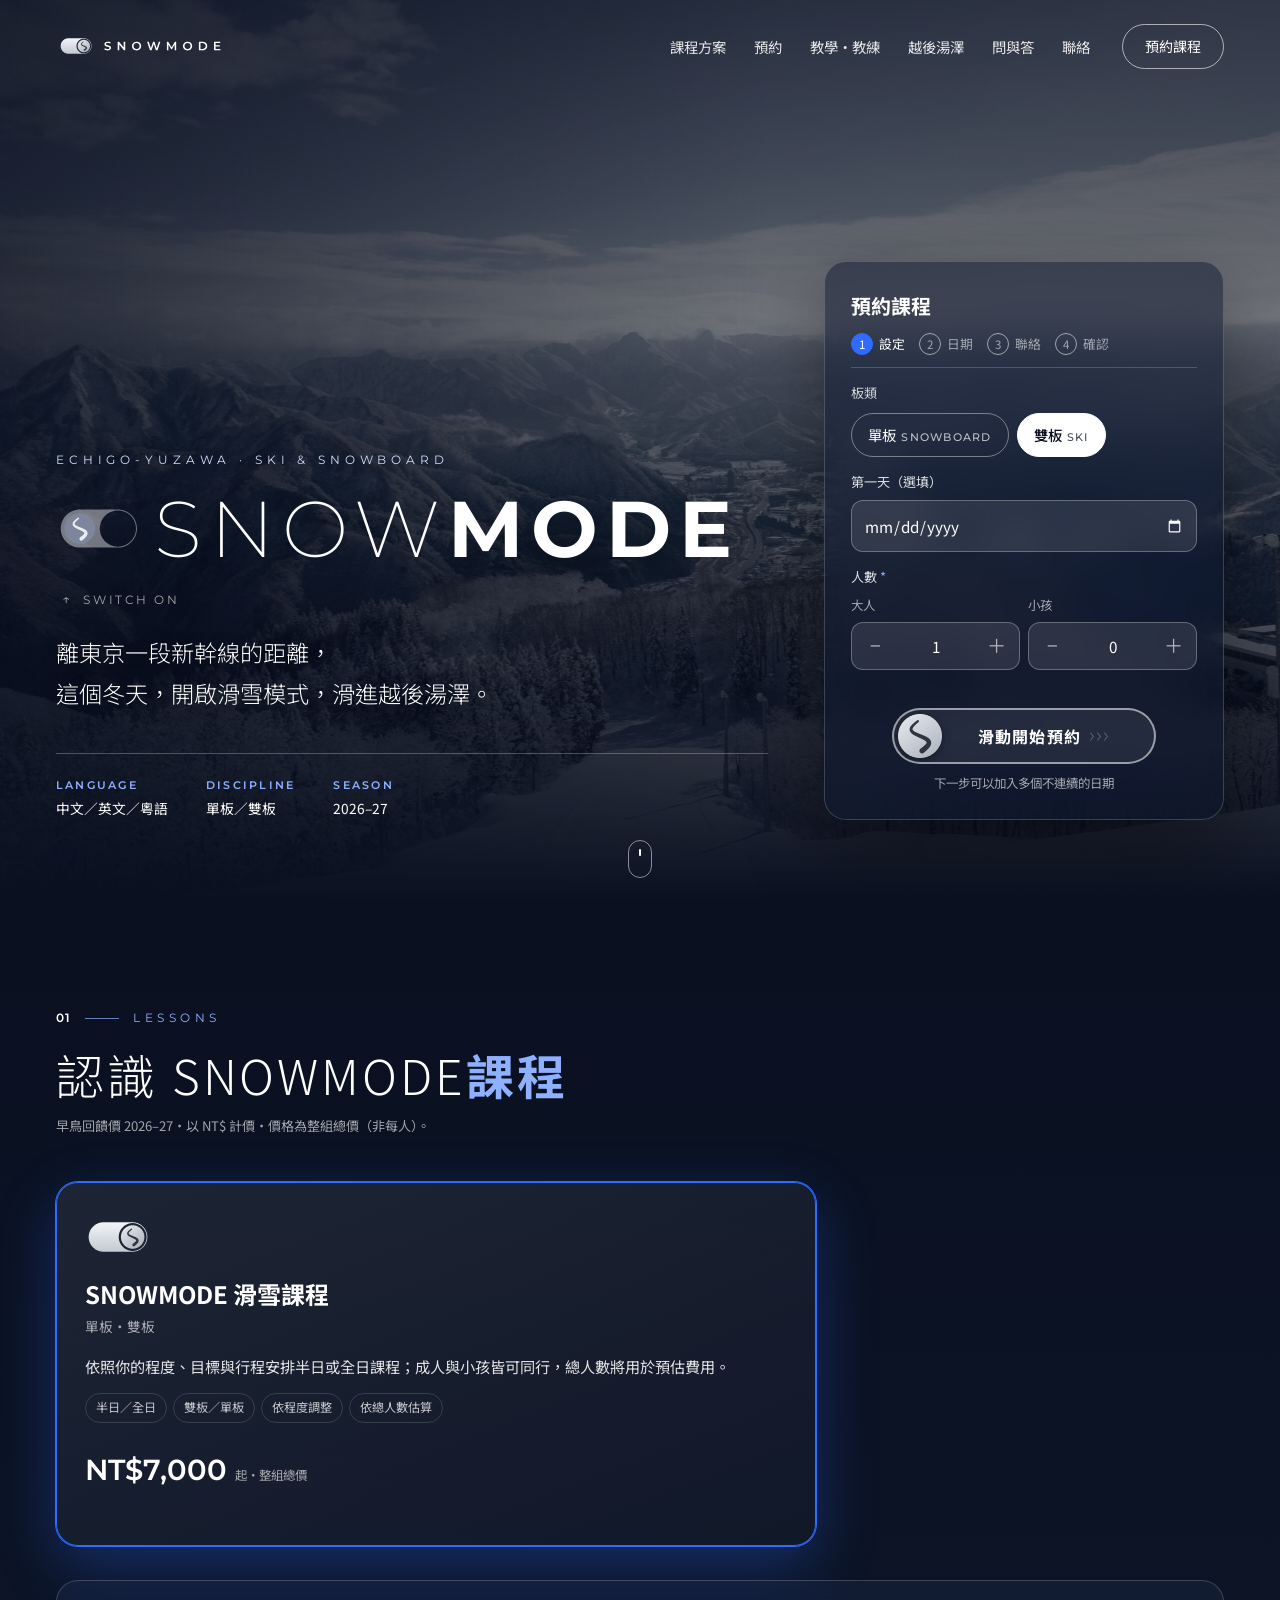
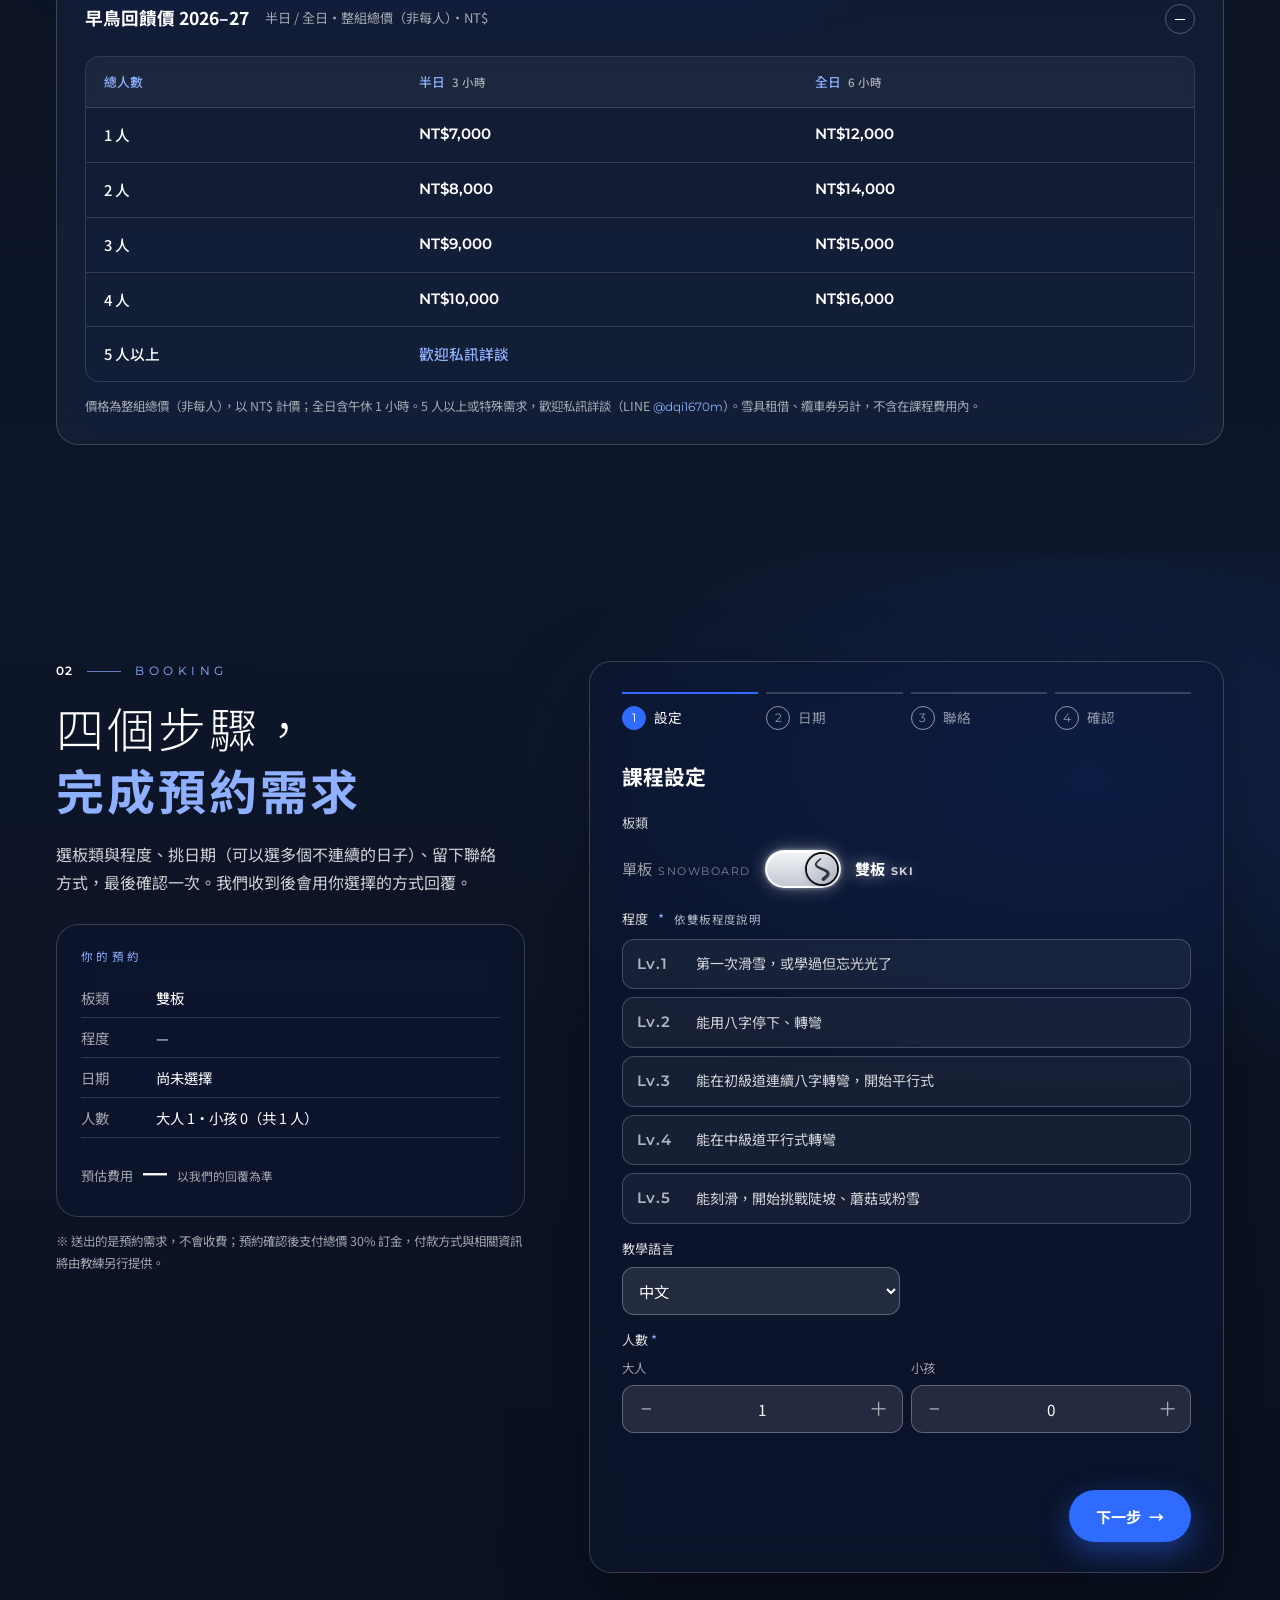
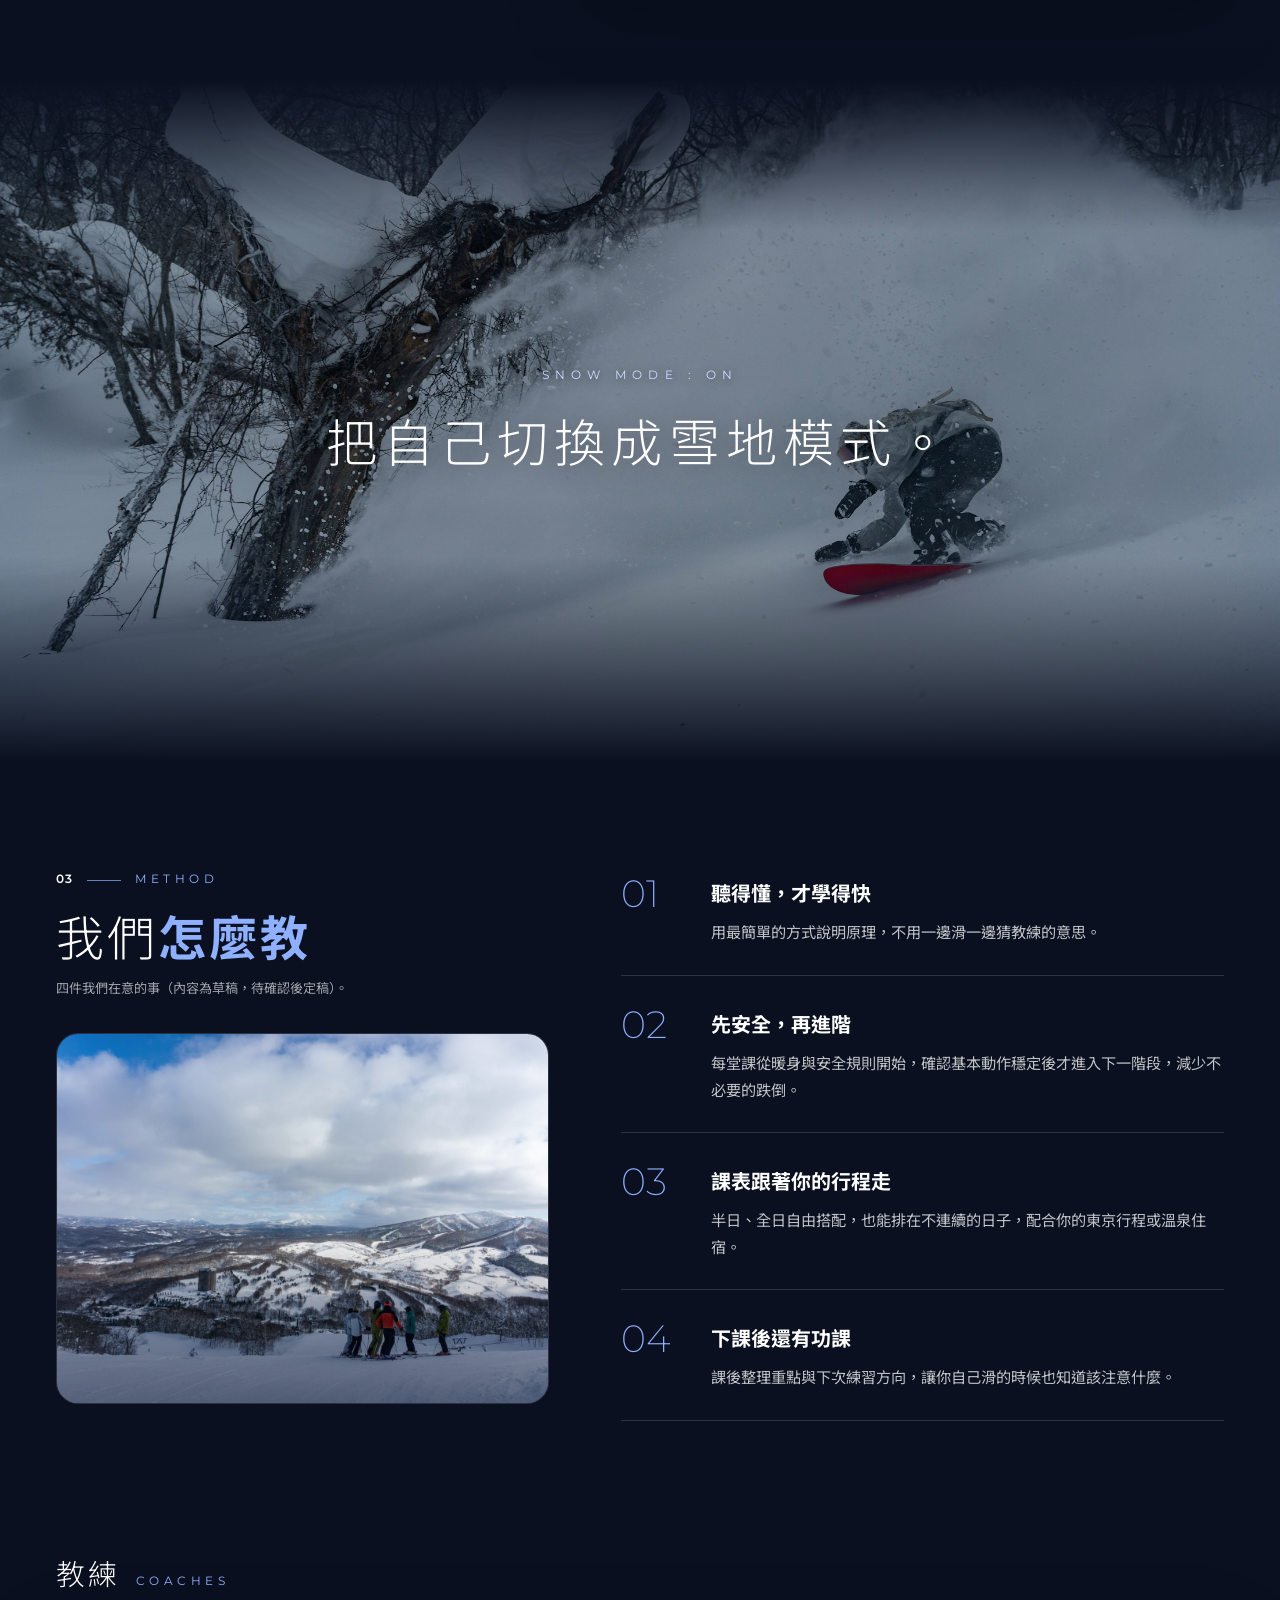
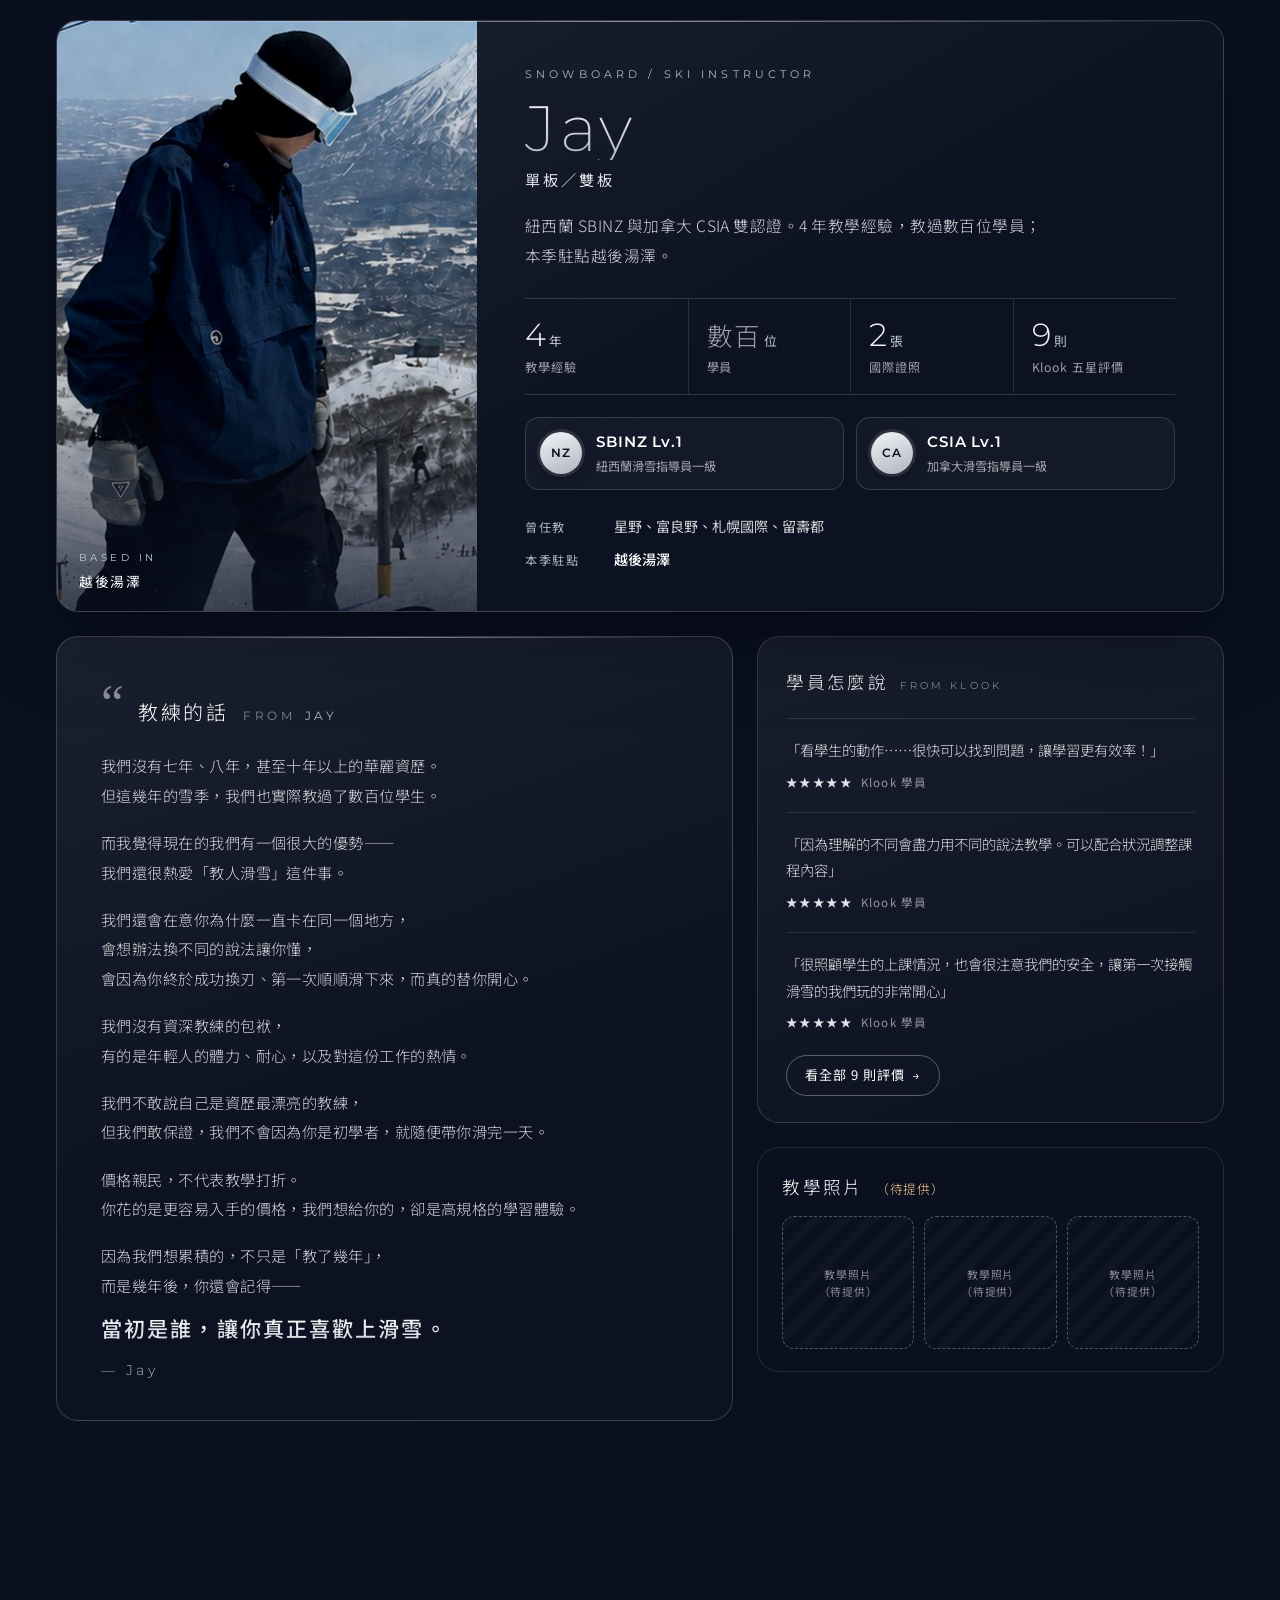
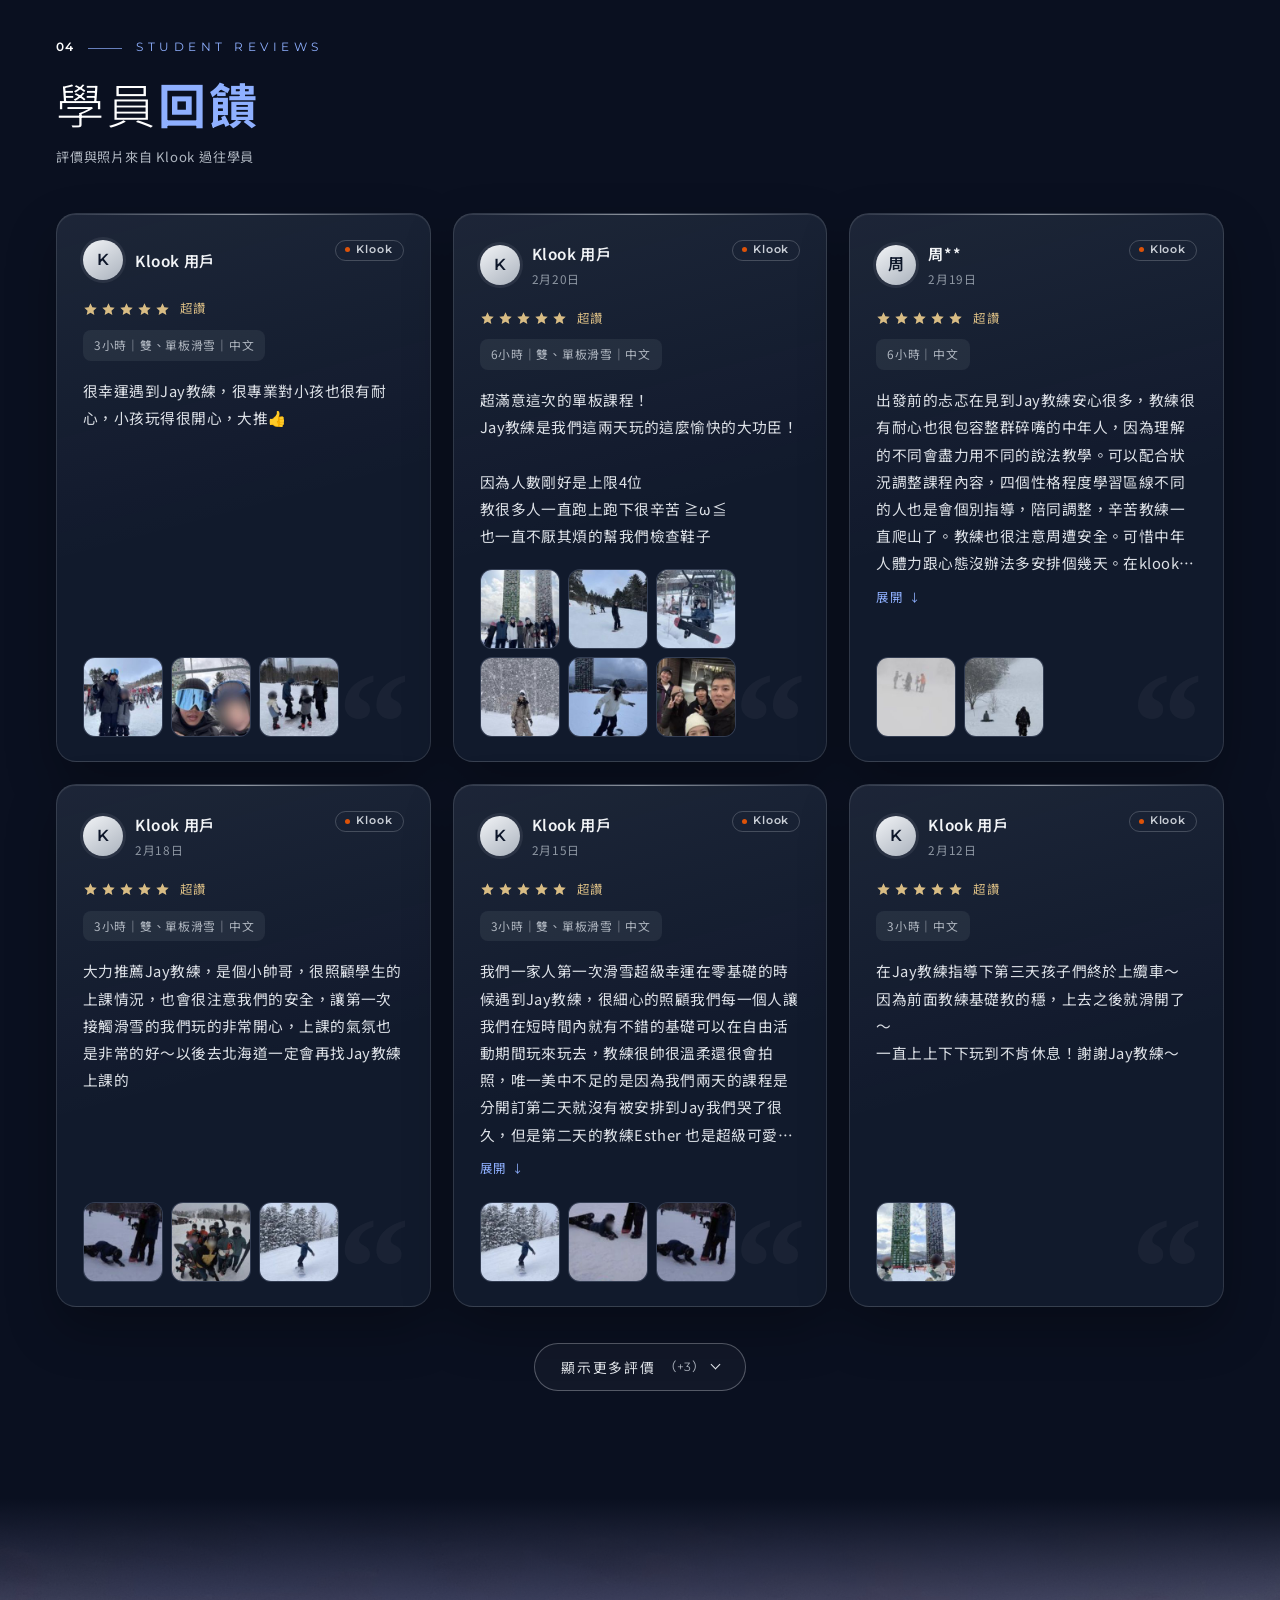
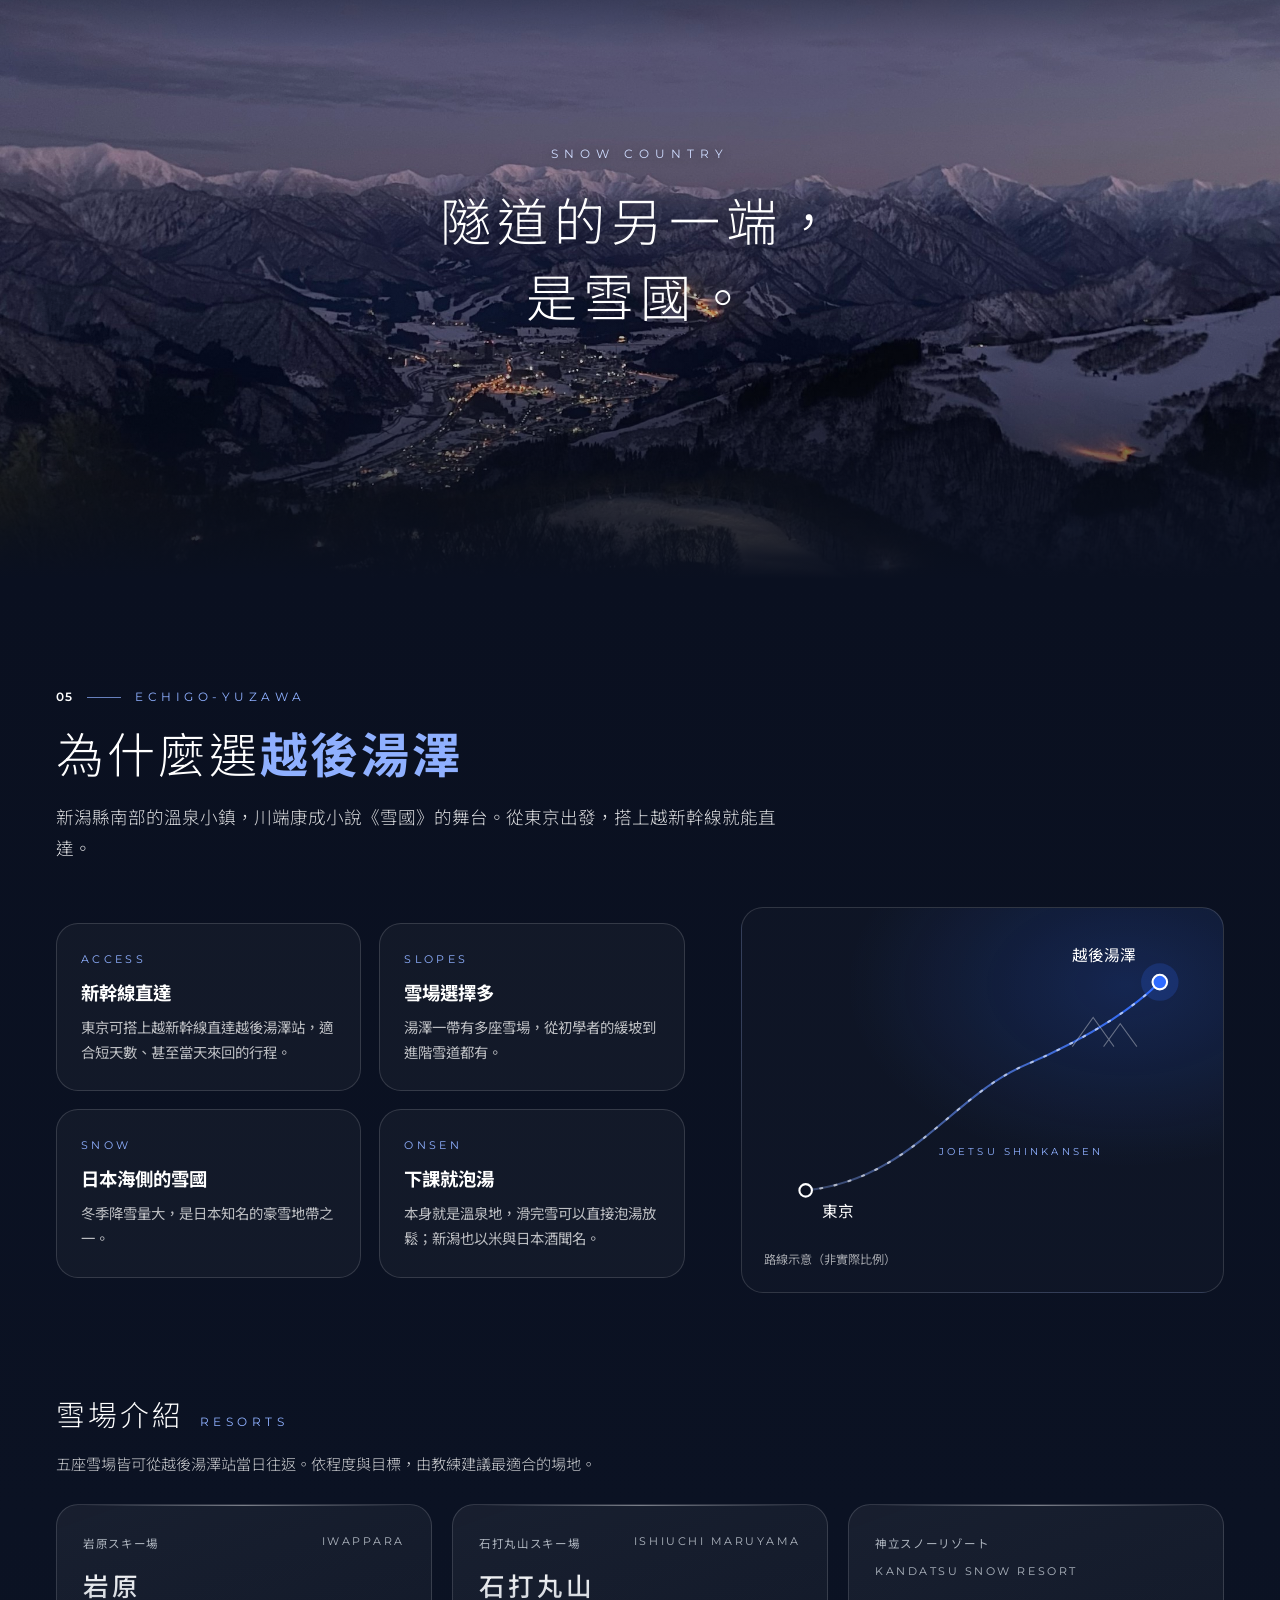
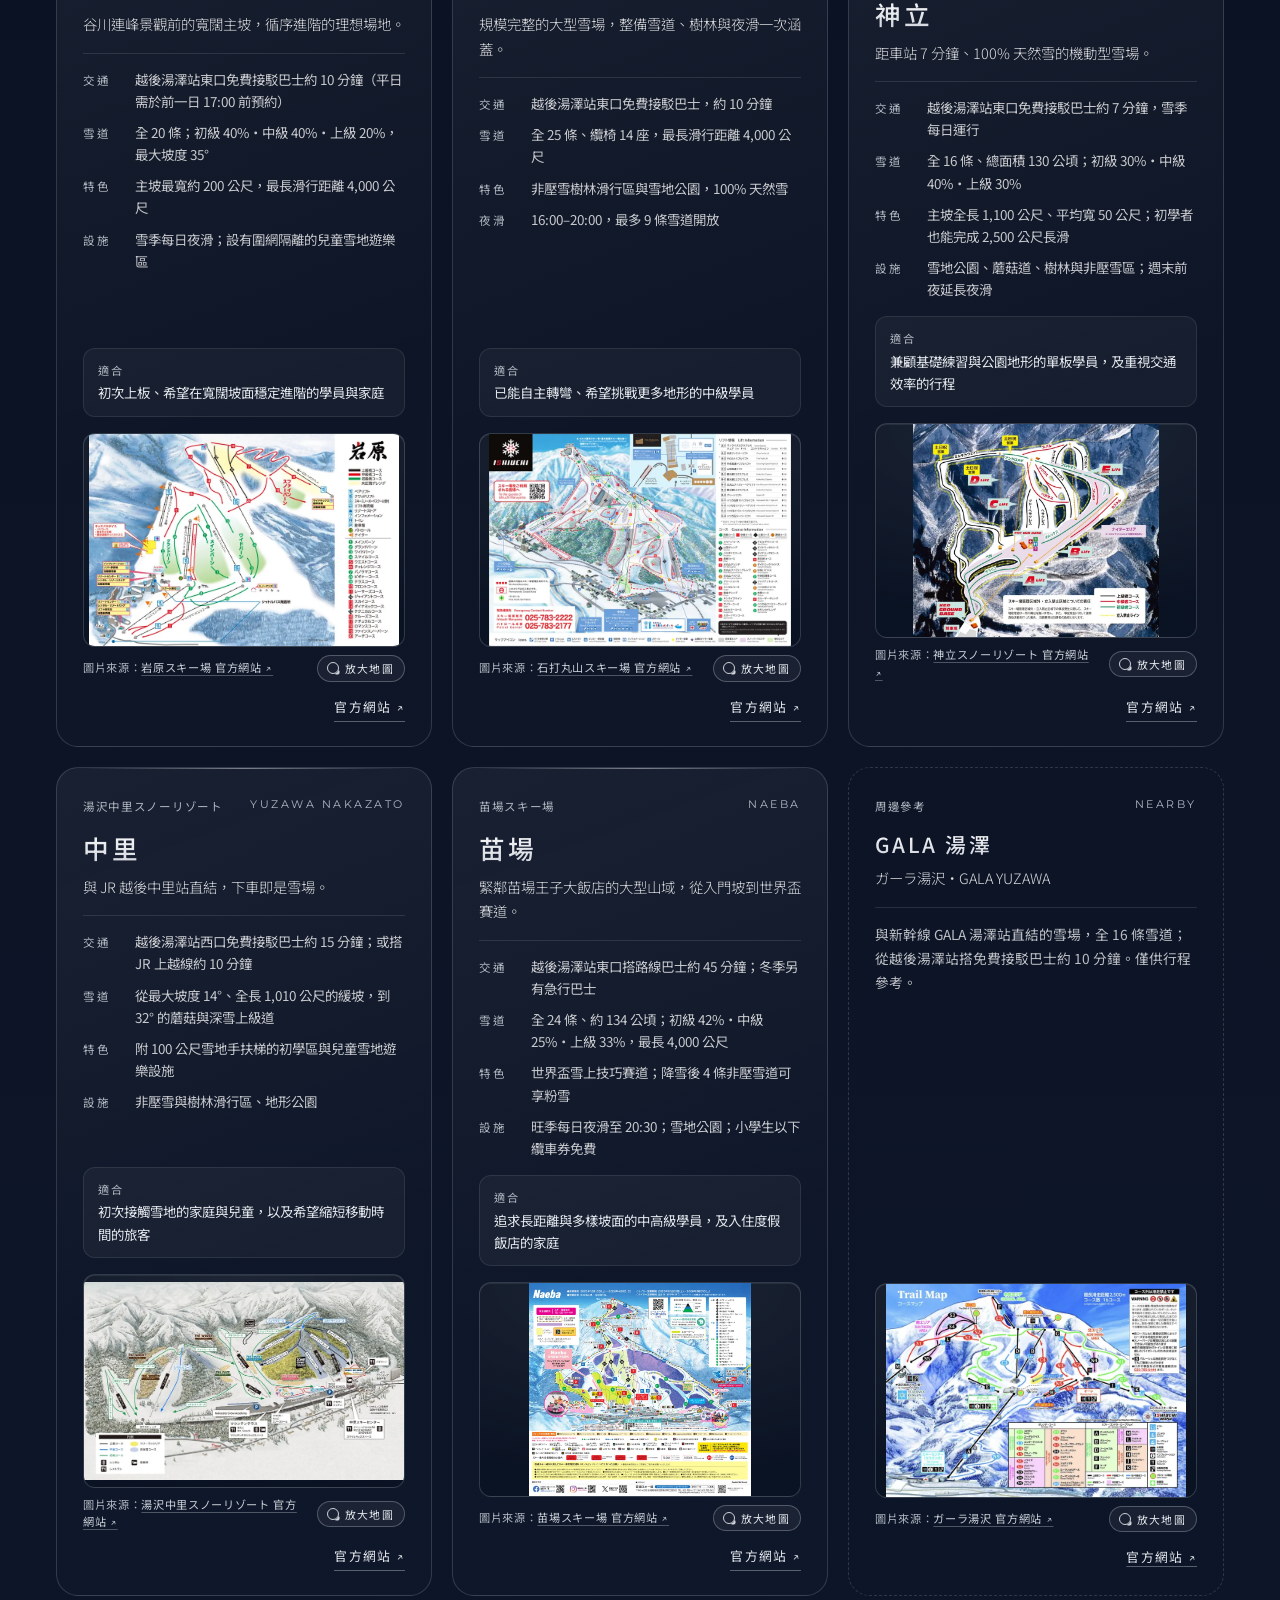
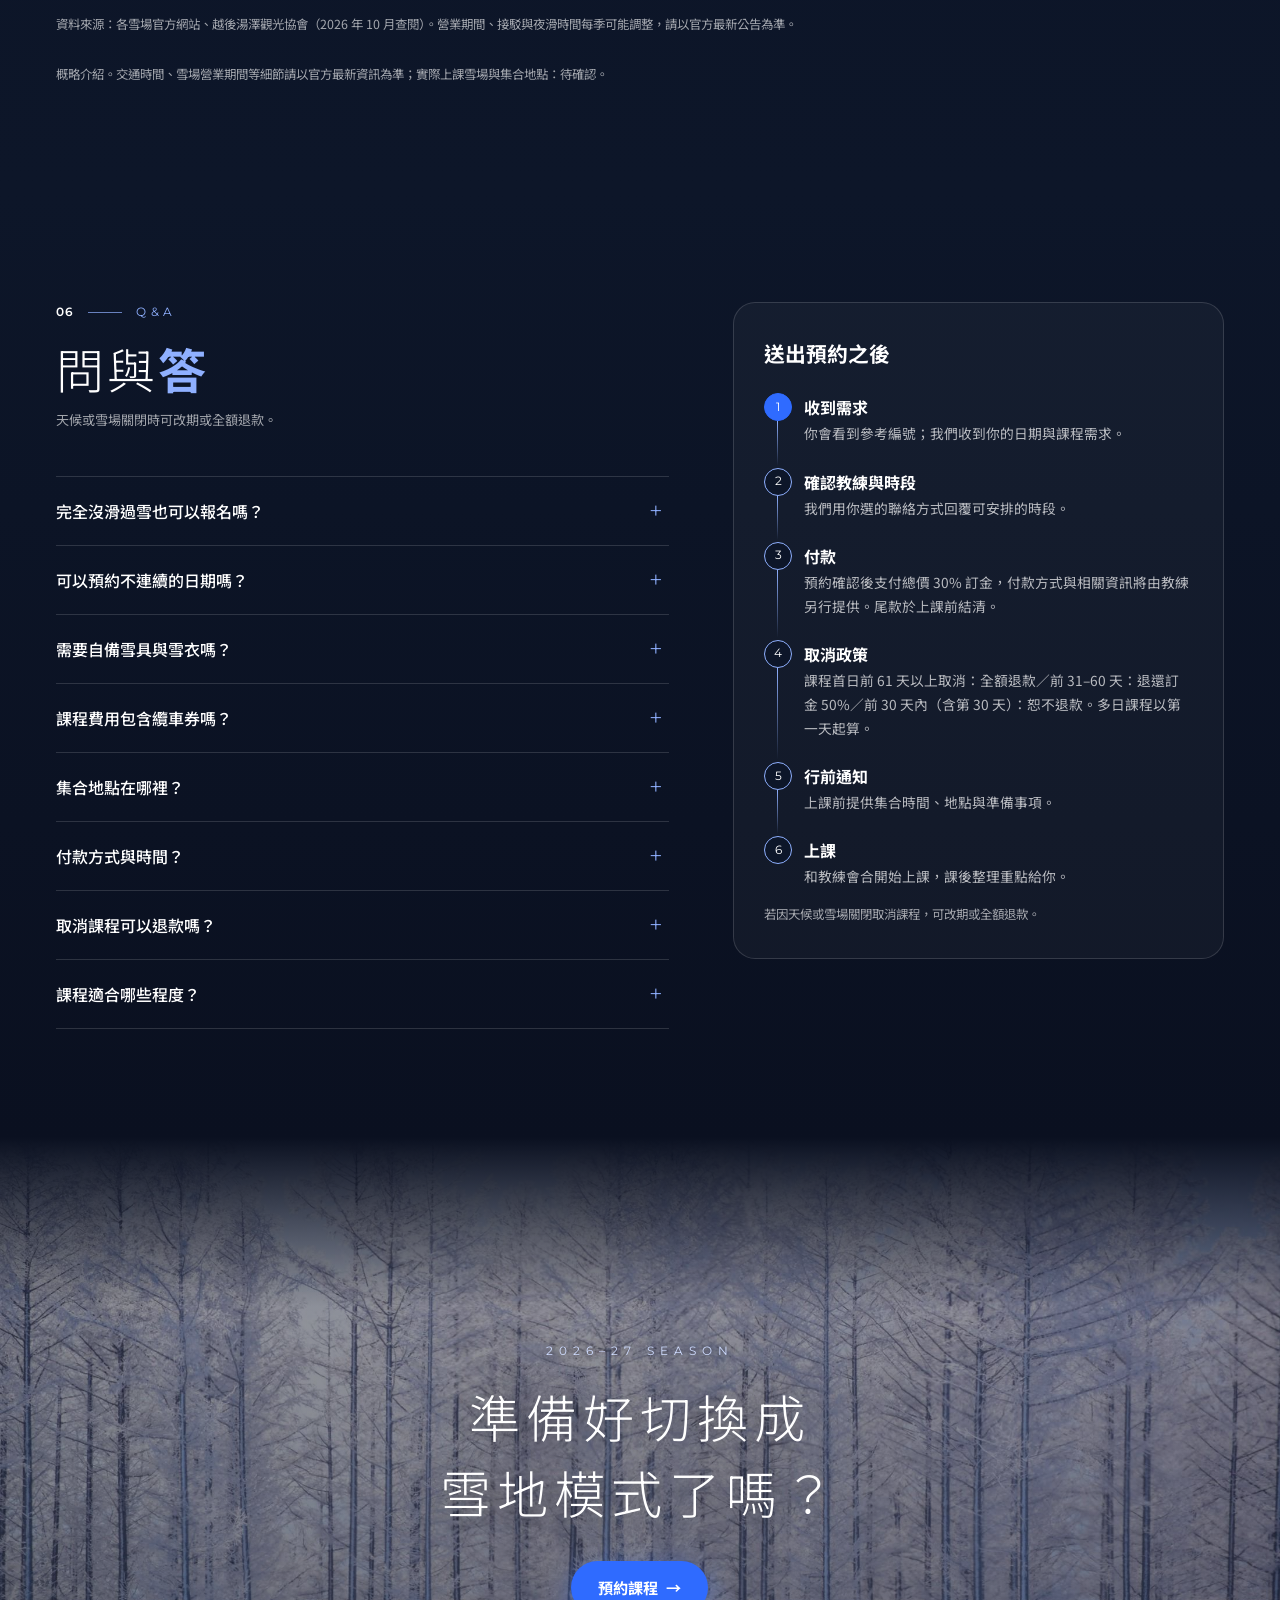
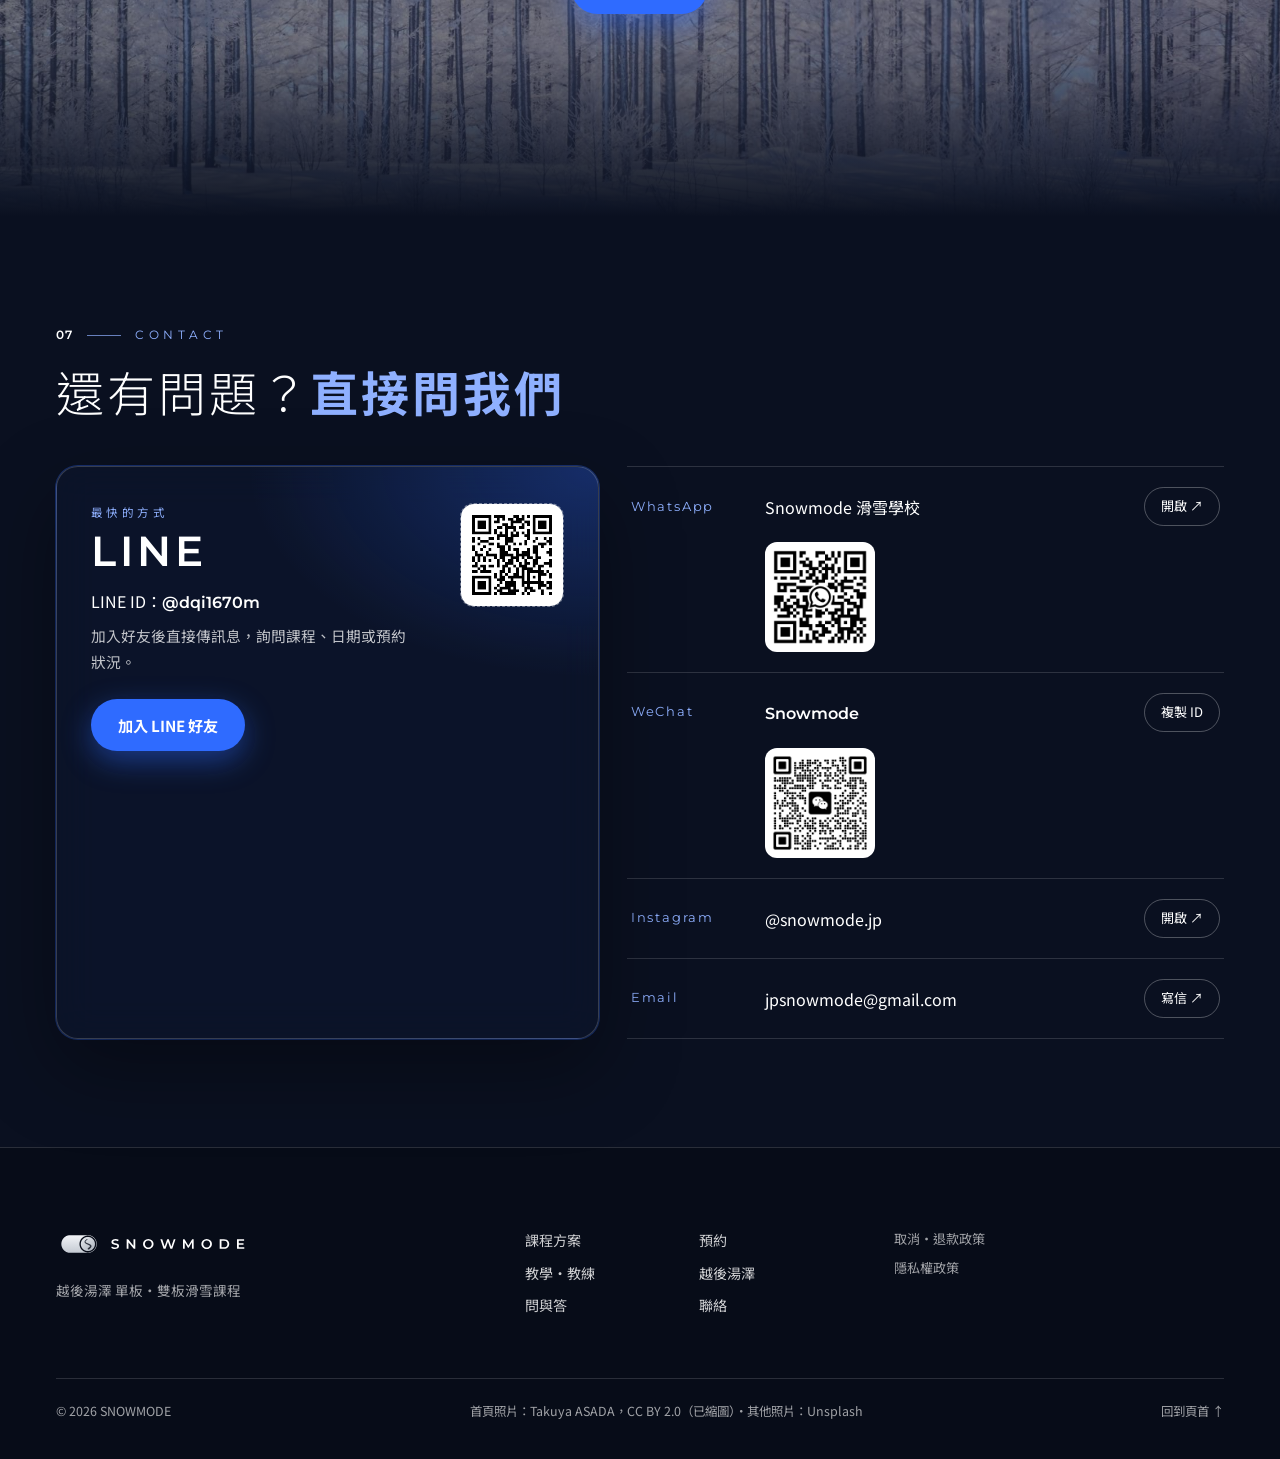
==== preview-coach.html @ 80e26d30 "Add unlinked noindex coach-section preview (preview-coach.html)" ====
<!DOCTYPE html>
<html lang="zh-Hant-TW">
<head>
<meta charset="UTF-8">
<meta name="robots" content="noindex, nofollow">
<meta name="viewport" content="width=device-width, initial-scale=1.0">
<title>（預覽）教練區｜SNOWMODE</title>
<meta name="description" content="SNOWMODE：越後湯澤的雙板、單板滑雪課程，可選多個不連續日期線上預約。">
<meta property="og:site_name" content="SNOWMODE">
<meta property="og:title" content="SNOWMODE｜越後湯澤滑雪課程">
<meta property="og:description" content="離東京一段新幹線的距離，這個冬天，開啟滑雪模式，滑進越後湯澤。">
<meta property="og:type" content="website">
<meta property="og:locale" content="zh_TW">
<!-- TODO: og:image（上線前換成 SNOWMODE 自己的照片） -->
<meta name="theme-color" content="#0a1020">
<link rel="icon" type="image/svg+xml" href="img/logo/c-carve-favicon.svg?v=silver">
<link rel="icon" type="image/png" sizes="32x32" href="img/logo/c-carve-favicon-32.png?v=silver">
<link rel="apple-touch-icon" sizes="180x180" href="img/logo/apple-touch-icon.png?v=silver">
<link rel="preconnect" href="https://fonts.googleapis.com">
<link rel="preconnect" href="https://fonts.gstatic.com" crossorigin>
<link href="https://fonts.googleapis.com/css2?family=Montserrat:wght@200;300;400;600;700&family=Noto+Sans+TC:wght@300;400;500;700&display=swap" rel="stylesheet">
<link rel="stylesheet" href="style.css?v=pay1">
<link rel="stylesheet" href="hero-snow.css?v=1">
<link rel="canonical" href="https://jpsnowmode.github.io/">
<style>
/* ===== PREVIEW: single-coach layout (Jay) ===== */
.cx .coaches-head{margin-bottom:22px}
.cx-hero{position:relative;display:grid;grid-template-columns:minmax(0,420px) minmax(0,1fr);gap:0;border-radius:var(--r);overflow:hidden;
  border:1px solid rgba(226,230,235,.18);background:linear-gradient(150deg,rgba(255,255,255,.075),rgba(255,255,255,.012) 60%);box-shadow:0 30px 80px rgba(0,0,0,.35)}
.cx-hero::after{content:"";position:absolute;left:0;right:0;top:0;height:1px;background:linear-gradient(90deg,transparent,rgba(242,244,247,.55),transparent)}
.cx-photo{position:relative;margin:0;min-height:560px;overflow:hidden}
.cx-photo img{position:absolute;inset:0;width:100%;height:100%;object-fit:cover;object-position:38% 30%;filter:saturate(.9) contrast(1.03)}
.cx-photo::after{content:"";position:absolute;inset:0;background:linear-gradient(180deg,transparent 55%,rgba(10,16,32,.75));pointer-events:none}
.cx-photo figcaption{position:absolute;left:22px;bottom:18px;z-index:1;font-size:.86rem;letter-spacing:.12em;color:#fff;display:flex;flex-direction:column;gap:2px}
.cx-photo figcaption span{font-family:var(--lat);font-size:.64rem;letter-spacing:.34em;color:#C4CAD2}
.cx-main{padding:44px 48px 40px;display:flex;flex-direction:column;min-width:0}
.cx-kicker{font-family:var(--lat);font-size:.68rem;letter-spacing:.38em;color:#AFB6C0}
.cx-name{font-family:var(--lat);font-weight:200;font-size:4rem;line-height:1;letter-spacing:.06em;margin:12px 0 6px;
  background:linear-gradient(180deg,#F2F4F7,#AFB6C0);-webkit-background-clip:text;background-clip:text;color:transparent}
.cx-role{font-size:.95rem;letter-spacing:.2em;color:#E2E6EB}
.cx-lead span{display:inline-block}
.cx-lead{margin-top:18px;font-size:.98rem;line-height:1.9;font-weight:300;color:rgba(255,255,255,.82);letter-spacing:.03em}
.cx-stats{list-style:none;display:grid;grid-template-columns:repeat(4,minmax(0,1fr));margin:28px 0 0;border-top:1px solid rgba(226,230,235,.16);border-bottom:1px solid rgba(226,230,235,.16)}
.cx-stats li{padding:18px 6px 16px 18px;border-left:1px solid rgba(226,230,235,.12);display:flex;flex-direction:column;gap:4px}
.cx-stats li:first-child{border-left:0;padding-left:0}
.cx-stats b{font-family:var(--lat);font-weight:300;font-size:2rem;line-height:1.1;color:#F2F4F7;white-space:nowrap}
.cx-stats b small{font-family:var(--sans);font-size:.8rem;font-weight:400;margin-left:3px;color:#C4CAD2}
.cx-stats span{font-size:.76rem;letter-spacing:.08em;color:rgba(255,255,255,.6)}
.cx-certs{list-style:none;display:grid;grid-template-columns:repeat(2,minmax(0,1fr));gap:12px;margin-top:22px}
.cx-certs li{display:flex;align-items:center;gap:14px;padding:12px 14px;border-radius:14px;border:1px solid rgba(226,230,235,.16);background:rgba(255,255,255,.03)}
.cx-badge{flex:none;width:42px;height:42px;border-radius:50%;display:grid;place-items:center;font-family:var(--lat);font-size:.72rem;font-weight:600;letter-spacing:.08em;color:#0a1020;
  background:linear-gradient(160deg,#F2F4F7,#AFB6C0);box-shadow:0 0 0 3px rgba(226,230,235,.12),0 4px 14px rgba(0,0,0,.3)}
.cx-certs b{display:block;font-family:var(--lat);font-weight:600;font-size:.92rem;letter-spacing:.06em}
.cx-certs div span{display:block;font-size:.76rem;color:rgba(255,255,255,.62)}
.cx-places{margin-top:auto;padding-top:24px;display:grid;gap:8px}
.cx-places>div{display:flex;align-items:baseline;gap:16px}
.cx-places dt{flex:none;width:6em;white-space:nowrap;font-size:.76rem;letter-spacing:.14em;color:#AFB6C0}
.cx-places dd{display:flex;flex-wrap:wrap;gap:4px 0;font-size:.88rem;color:rgba(255,255,255,.82)}
.cx-places dd span{white-space:nowrap}
.cx-places .is-now{color:#fff;font-weight:500}

.cx-grid{display:grid;grid-template-columns:minmax(0,1.45fr) minmax(0,1fr);gap:24px;margin-top:24px;align-items:start}
.cx-note-row.coach-row.is-solo{display:block}
.cx-note-row>.coach-note{margin:0;padding:40px 44px 36px}
.cx-note-row>.coach-note::before{display:none}
.cx-voices{padding:30px 28px 26px;border-radius:var(--r);border:1px solid rgba(226,230,235,.16);background:linear-gradient(160deg,rgba(255,255,255,.06),rgba(255,255,255,.01))}
.cx-sub{font-weight:300;font-size:1.1rem;letter-spacing:.14em;display:flex;align-items:baseline;gap:12px;flex-wrap:wrap}
.cx-sub span[lang]{font-family:var(--lat);font-size:.62rem;letter-spacing:.32em;color:#AFB6C0}
.cx-q{margin:20px 0 0;padding-top:18px;border-top:1px solid rgba(226,230,235,.12)}
.cx-q blockquote{margin:0;font-size:.9rem;line-height:1.85;font-weight:300;color:rgba(255,255,255,.86)}
.cx-q blockquote::before{content:"「"}.cx-q blockquote::after{content:"」"}
.cx-q figcaption{margin-top:8px;font-size:.72rem;letter-spacing:.1em;color:rgba(255,255,255,.55);display:flex;align-items:center;gap:8px}
.cx-stars{color:#E2E6EB;letter-spacing:.12em;font-size:.72rem}
.cx-all{display:inline-flex;align-items:center;gap:.5em;margin-top:22px;padding:8px 18px;border-radius:999px;border:1px solid rgba(226,230,235,.35);font-size:.82rem;letter-spacing:.08em;color:#fff;text-decoration:none}
.cx-all::after{content:"→";font-family:var(--lat)}
.cx-all:hover{border-color:#fff;background:rgba(255,255,255,.06)}

.cx-side{display:grid;gap:24px;align-content:start}
.cx .cn-text{column-count:1}
.cx-gallery{padding:24px 24px 22px;border-radius:var(--r);border:1px solid rgba(226,230,235,.12)}
.cx-tbd{font-size:.8rem;letter-spacing:.06em;color:var(--warn)}
.cx-gallery ul{list-style:none;display:grid;grid-template-columns:repeat(3,minmax(0,1fr));gap:10px;margin-top:14px}
.cx-gallery li{aspect-ratio:1/1;border-radius:12px;border:1px dashed rgba(226,230,235,.32);background:repeating-linear-gradient(135deg,rgba(255,255,255,.025) 0 10px,transparent 10px 20px);display:grid;place-items:center;text-align:center;padding:10px}
.cx-gallery li span{font-size:.68rem;line-height:1.5;letter-spacing:.08em;color:rgba(255,255,255,.5)}

@media (max-width:1100px){
  .cx-side{grid-template-columns:minmax(0,1fr)}
  .cx-hero{grid-template-columns:minmax(0,340px) minmax(0,1fr)}
  .cx-main{padding:34px 34px 30px}
  .cx-grid{grid-template-columns:minmax(0,1fr)}
}
@media (max-width:820px){
  .cx-hero{grid-template-columns:minmax(0,1fr)}
  .cx-photo{aspect-ratio:4/3;min-height:0}
  .cx .cn-text{column-count:1}
  .cx-photo img{object-position:40% 25%}
  .cx-stats{grid-template-columns:repeat(2,minmax(0,1fr))}
  .cx-stats li:nth-child(3){border-left:0;padding-left:0}
  .cx-stats li:nth-child(n+3){border-top:1px solid rgba(226,230,235,.12)}
}
@media (max-width:640px){
  .cx-photo{aspect-ratio:1/1}
  .cx-main{padding:24px 20px 22px}
  .cx-name{font-size:3rem;margin-top:8px}
  .cx-lead span{display:inline-block}
.cx-lead{font-size:.9rem;margin-top:14px}
  .cx-stats{margin-top:20px}
  .cx-stats li{padding:14px 4px 12px 14px}
  .cx-stats b{font-size:1.6rem}
  .cx-certs{grid-template-columns:minmax(0,1fr);gap:10px;margin-top:18px}
  .cx-places{padding-top:18px}
  .cx-places dd{font-size:.84rem}
  .cx-grid{gap:16px;margin-top:16px}
  .cx-note-row>.coach-note{padding:28px 22px 24px}
  .cx-voices{padding:24px 20px 20px}
  .cx-side{gap:16px}
  .cx-gallery{padding:20px 16px 16px}
  .cx-gallery ul{gap:8px}
  .cx-gallery li{border-radius:12px;padding:6px}
  .cx-gallery li span{font-size:.66rem}
}
.cx-stats b .cx-cjk{font-family:var(--sans);font-weight:300;font-size:.8em;letter-spacing:.04em}

</style>
</head>
<body>
<!--
  ===== 照片來源（全部為 暫用照片，上線前替換 成 SNOWMODE 自己的照片）=====
  img/hero-yuzawa.jpg (used as the hero background): Takuya ASADA, CC BY 2.0 — https://commons.wikimedia.org/wiki/File:Yuzawa_(31203392313).jpg (credited in the footer; resized).
  The photos below: free to use under the Unsplash License — https://unsplash.com/license
  Mood images only. None of them were taken in Echigo-Yuzawa; do not present them as Yuzawa.
  - img/hero.jpg          "A person skiing down a snow covered mountain" — Jeremy Bishop (@jeremybishop)
                          https://unsplash.com/photos/JjT0fv5KlhM  (Hokkaido / Niseko tags on Unsplash)
  - img/band-powder*.jpg  "A man riding a snowboard down a snow covered slope" — Jeremy Bishop (@jeremybishop)
                          https://unsplash.com/photos/Rc8_vVjYjuc  (Hokkaido / Niseko tags on Unsplash)
  - img/method.jpg        "A group of people standing on top of a snow covered slope" — Walter Dziemianczyk (@wdziemia)
                          https://unsplash.com/photos/0NqzMKYKZ2g  (Rusutsu, Hokkaido)
  - img/band-niigata*.jpg "A night view of a snowy mountain with a city in the distance" — Sy (@a____mundane)
                          https://unsplash.com/photos/SJ8ThMm2IrI  (Niigata Prefecture; exact spot not stated)
  - img/band-forest*.jpg  "A snow covered forest filled with lots of trees" — TERRA (@terra_gallery)
                          https://unsplash.com/photos/JToi54yZqRs  (Furano, Hokkaido)
-->
<a class="skip" href="#booking">跳到預約</a>

<!-- ===== Header ===== -->
<header class="nav" id="nav">
  <a class="brand" href="#top" aria-label="SNOWMODE 回到頁首"><img src="img/logo/c-carve-lockup-dark.svg?v=silver" alt="SNOWMODE" width="165" height="28"></a>
  <nav class="links" id="menu" aria-label="主要導覽">
    <a href="#lessons">課程方案</a>
    <a href="#booking">預約</a>
    <a href="#method">教學・教練</a>
    <a href="#yuzawa">越後湯澤</a>
    <a href="#faq">問與答</a>
    <a href="#contact">聯絡</a>
    <a href="#booking" class="menu-cta">預約課程</a>
  </nav>
  <a class="nav-cta" href="#booking">預約課程</a>
  <button class="menu-btn" type="button" aria-expanded="false" aria-controls="menu" aria-label="開啟選單"><span></span><span></span></button>
</header>

<main>
<!-- ===== Hero ===== -->
<section class="hero" id="top" aria-labelledby="hero-title">
  <canvas class="snow-canvas" id="snow-canvas" aria-hidden="true"></canvas>
  <div class="hero-bg" role="img" aria-label="從 GALA 湯澤雪場俯瞰越後湯澤的雪景"></div>
  <div class="hero-copy">
    <p class="eyebrow">ECHIGO-YUZAWA · SKI &amp; SNOWBOARD</p>
    <h1 id="hero-title" aria-label="SNOWMODE"><button type="button" class="hero-switch" id="snow-switch" role="switch" aria-checked="false" aria-label="SNOW MODE 雪景模式" aria-describedby="snow-hint"><svg class="ss-svg" viewBox="0 0 360 240" aria-hidden="true" focusable="false"><defs><linearGradient id="ssTc" x1="0" y1="0" x2="0" y2="1"><stop offset="0" stop-color="#F2F4F7"/><stop offset="1" stop-color="#C4CAD2"/></linearGradient><linearGradient id="ssKc" x1="0.15" y1="0.05" x2="0.85" y2="0.95"><stop offset="0" stop-color="#E2E6EB"/><stop offset="1" stop-color="#AFB6C0"/></linearGradient></defs><rect class="ss-fill" x="30" y="50" width="300" height="140" rx="70"/><path class="ss-track" fill-rule="evenodd" d="M98.04 40.02 L96.07 40.10 L94.11 40.22 L92.16 40.39 L90.21 40.60 L88.26 40.87 L86.32 41.18 L84.39 41.54 L82.47 41.94 L80.56 42.40 L78.66 42.90 L76.78 43.44 L74.91 44.04 L73.05 44.68 L71.21 45.36 L69.39 46.09 L67.58 46.86 L65.80 47.68 L64.03 48.54 L62.29 49.45 L60.57 50.39 L58.87 51.38 L57.20 52.41 L55.55 53.48 L53.94 54.59 L52.34 55.74 L50.78 56.93 L49.25 58.16 L47.75 59.42 L46.28 60.72 L44.84 62.06 L43.43 63.43 L42.06 64.84 L40.72 66.28 L39.42 67.75 L38.16 69.25 L36.93 70.78 L35.74 72.34 L34.59 73.94 L33.48 75.55 L32.41 77.20 L31.38 78.87 L30.39 80.57 L29.45 82.29 L28.54 84.03 L27.68 85.80 L26.86 87.58 L26.09 89.39 L25.36 91.21 L24.68 93.05 L24.04 94.91 L23.44 96.78 L22.90 98.66 L22.40 100.56 L21.94 102.47 L21.54 104.39 L21.18 106.32 L20.87 108.26 L20.60 110.21 L20.39 112.16 L20.22 114.11 L20.10 116.07 L20.02 118.04 L20.00 120.00 L20.02 121.96 L20.10 123.93 L20.22 125.89 L20.39 127.84 L20.60 129.79 L20.87 131.74 L21.18 133.68 L21.54 135.61 L21.94 137.53 L22.40 139.44 L22.90 141.34 L23.44 143.22 L24.04 145.09 L24.68 146.95 L25.36 148.79 L26.09 150.61 L26.86 152.42 L27.68 154.20 L28.54 155.97 L29.45 157.71 L30.39 159.43 L31.38 161.13 L32.41 162.80 L33.48 164.45 L34.59 166.06 L35.74 167.66 L36.93 169.22 L38.16 170.75 L39.42 172.25 L40.72 173.72 L42.06 175.16 L43.43 176.57 L44.84 177.94 L46.28 179.28 L47.75 180.58 L49.25 181.84 L50.78 183.07 L52.34 184.26 L53.94 185.41 L55.55 186.52 L57.20 187.59 L58.87 188.62 L60.57 189.61 L62.29 190.55 L64.03 191.46 L65.80 192.32 L67.58 193.14 L69.39 193.91 L71.21 194.64 L73.05 195.32 L74.91 195.96 L76.78 196.56 L78.66 197.10 L80.56 197.60 L82.47 198.06 L84.39 198.46 L86.32 198.82 L88.26 199.13 L90.21 199.40 L92.16 199.61 L94.11 199.78 L96.07 199.90 L98.04 199.98 L100.00 200.00 L260.00 200.00 L261.96 199.98 L263.93 199.90 L265.89 199.78 L267.84 199.61 L269.79 199.40 L271.74 199.13 L273.68 198.82 L275.61 198.46 L277.53 198.06 L279.44 197.60 L281.34 197.10 L283.22 196.56 L285.09 195.96 L286.95 195.32 L288.79 194.64 L290.61 193.91 L292.42 193.14 L294.20 192.32 L295.97 191.46 L297.71 190.55 L299.43 189.61 L301.13 188.62 L302.80 187.59 L304.45 186.52 L306.06 185.41 L307.66 184.26 L309.22 183.07 L310.75 181.84 L312.25 180.58 L313.72 179.28 L315.16 177.94 L316.57 176.57 L317.94 175.16 L319.28 173.72 L320.58 172.25 L321.84 170.75 L323.07 169.22 L324.26 167.66 L325.41 166.06 L326.52 164.45 L327.59 162.80 L328.62 161.13 L329.61 159.43 L330.55 157.71 L331.46 155.97 L332.32 154.20 L333.14 152.42 L333.91 150.61 L334.64 148.79 L335.32 146.95 L335.96 145.09 L336.56 143.22 L337.10 141.34 L337.60 139.44 L338.06 137.53 L338.46 135.61 L338.82 133.68 L339.13 131.74 L339.40 129.79 L339.61 127.84 L339.78 125.89 L339.90 123.93 L339.98 121.96 L340.00 120.00 L339.98 118.04 L339.90 116.07 L339.78 114.11 L339.61 112.16 L339.40 110.21 L339.13 108.26 L338.82 106.32 L338.46 104.39 L338.06 102.47 L337.60 100.56 L337.10 98.66 L336.56 96.78 L335.96 94.91 L335.32 93.05 L334.64 91.21 L333.91 89.39 L333.14 87.58 L332.32 85.80 L331.46 84.03 L330.55 82.29 L329.61 80.57 L328.62 78.87 L327.59 77.20 L326.52 75.55 L325.41 73.94 L324.26 72.34 L323.07 70.78 L321.84 69.25 L320.58 67.75 L319.28 66.28 L317.94 64.84 L316.57 63.43 L315.16 62.06 L313.72 60.72 L312.25 59.42 L310.75 58.16 L309.22 56.93 L307.66 55.74 L306.06 54.59 L304.45 53.48 L302.80 52.41 L301.13 51.38 L299.43 50.39 L297.71 49.45 L295.97 48.54 L294.20 47.68 L292.42 46.86 L290.61 46.09 L288.79 45.36 L286.95 44.68 L285.09 44.04 L283.22 43.44 L281.34 42.90 L279.44 42.40 L277.53 41.94 L275.61 41.54 L273.68 41.18 L271.74 40.87 L269.79 40.60 L267.84 40.39 L265.89 40.22 L263.93 40.10 L261.96 40.02 L260.00 40.00 L100.00 40.00Z M335.98 121.87 L335.91 123.73 L335.79 125.59 L335.63 127.45 L335.43 129.30 L335.18 131.15 L334.88 132.99 L334.54 134.83 L334.15 136.65 L333.72 138.47 L333.25 140.27 L332.73 142.06 L332.16 143.84 L331.56 145.60 L330.91 147.35 L330.21 149.08 L329.48 150.80 L328.70 152.49 L327.89 154.17 L327.03 155.83 L326.13 157.46 L325.19 159.07 L324.21 160.66 L323.19 162.22 L322.14 163.76 L321.04 165.27 L319.91 166.76 L318.75 168.21 L317.55 169.64 L316.31 171.04 L315.04 172.41 L313.74 173.74 L312.41 175.04 L311.04 176.31 L309.64 177.55 L308.21 178.75 L306.76 179.91 L305.27 181.04 L303.76 182.14 L302.22 183.19 L300.66 184.21 L299.07 185.19 L297.46 186.13 L295.83 187.03 L294.17 187.89 L292.49 188.70 L290.80 189.48 L289.08 190.21 L287.35 190.91 L285.60 191.56 L283.84 192.16 L282.06 192.73 L280.27 193.25 L278.47 193.72 L276.65 194.15 L274.83 194.54 L272.99 194.88 L271.15 195.18 L269.30 195.43 L267.45 195.63 L265.59 195.79 L263.73 195.91 L261.87 195.98 L260.00 196.00 L258.13 195.98 L256.27 195.91 L254.41 195.79 L252.55 195.63 L250.70 195.43 L248.85 195.18 L247.01 194.88 L245.17 194.54 L243.35 194.15 L241.53 193.72 L239.73 193.25 L237.94 192.73 L236.16 192.16 L234.40 191.56 L232.65 190.91 L230.92 190.21 L229.20 189.48 L227.51 188.70 L225.83 187.89 L224.17 187.03 L222.54 186.13 L220.93 185.19 L219.34 184.21 L217.78 183.19 L216.24 182.14 L214.73 181.04 L213.24 179.91 L211.79 178.75 L210.36 177.55 L208.96 176.31 L207.59 175.04 L206.26 173.74 L204.96 172.41 L203.69 171.04 L202.45 169.64 L201.25 168.21 L200.09 166.76 L198.96 165.27 L197.86 163.76 L196.81 162.22 L195.79 160.66 L194.81 159.07 L193.87 157.46 L192.97 155.83 L192.11 154.17 L191.30 152.49 L190.52 150.80 L189.79 149.08 L189.09 147.35 L188.44 145.60 L187.84 143.84 L187.27 142.06 L186.75 140.27 L186.28 138.47 L185.85 136.65 L185.46 134.83 L185.12 132.99 L184.82 131.15 L184.57 129.30 L184.37 127.45 L184.21 125.59 L184.09 123.73 L184.02 121.87 L184.00 120.00 L184.02 118.13 L184.09 116.27 L184.21 114.41 L184.37 112.55 L184.57 110.70 L184.82 108.85 L185.12 107.01 L185.46 105.17 L185.85 103.35 L186.28 101.53 L186.75 99.73 L187.27 97.94 L187.84 96.16 L188.44 94.40 L189.09 92.65 L189.79 90.92 L190.52 89.20 L191.30 87.51 L192.11 85.83 L192.97 84.17 L193.87 82.54 L194.81 80.93 L195.79 79.34 L196.81 77.78 L197.86 76.24 L198.96 74.73 L200.09 73.24 L201.25 71.79 L202.45 70.36 L203.69 68.96 L204.96 67.59 L206.26 66.26 L207.59 64.96 L208.96 63.69 L210.36 62.45 L211.79 61.25 L213.24 60.09 L214.73 58.96 L216.24 57.86 L217.78 56.81 L219.34 55.79 L220.93 54.81 L222.54 53.87 L224.17 52.97 L225.83 52.11 L227.51 51.30 L229.20 50.52 L230.92 49.79 L232.65 49.09 L234.40 48.44 L236.16 47.84 L237.94 47.27 L239.73 46.75 L241.53 46.28 L243.35 45.85 L245.17 45.46 L247.01 45.12 L248.85 44.82 L250.70 44.57 L252.55 44.37 L254.41 44.21 L256.27 44.09 L258.13 44.02 L260.00 44.00 L261.87 44.02 L263.73 44.09 L265.59 44.21 L267.45 44.37 L269.30 44.57 L271.15 44.82 L272.99 45.12 L274.83 45.46 L276.65 45.85 L278.47 46.28 L280.27 46.75 L282.06 47.27 L283.84 47.84 L285.60 48.44 L287.35 49.09 L289.08 49.79 L290.80 50.52 L292.49 51.30 L294.17 52.11 L295.83 52.97 L297.46 53.87 L299.07 54.81 L300.66 55.79 L302.22 56.81 L303.76 57.86 L305.27 58.96 L306.76 60.09 L308.21 61.25 L309.64 62.45 L311.04 63.69 L312.41 64.96 L313.74 66.26 L315.04 67.59 L316.31 68.96 L317.55 70.36 L318.75 71.79 L319.91 73.24 L321.04 74.73 L322.14 76.24 L323.19 77.78 L324.21 79.34 L325.19 80.93 L326.13 82.54 L327.03 84.17 L327.89 85.83 L328.70 87.51 L329.48 89.20 L330.21 90.92 L330.91 92.65 L331.56 94.40 L332.16 96.16 L332.73 97.94 L333.25 99.73 L333.72 101.53 L334.15 103.35 L334.54 105.17 L334.88 107.01 L335.18 108.85 L335.43 110.70 L335.63 112.55 L335.79 114.41 L335.91 116.27 L335.98 118.13 L336.00 120.00Z"/><g class="ss-knob"><g class="ss-knob-in"><path class="ss-knob-bg" fill-rule="evenodd" d="M324.00 120.00 L323.98 118.43 L323.92 116.86 L323.83 115.29 L323.69 113.73 L323.52 112.17 L323.31 110.61 L323.06 109.06 L322.77 107.51 L322.44 105.98 L322.08 104.45 L321.68 102.93 L321.24 101.42 L320.77 99.92 L320.26 98.44 L319.71 96.97 L319.13 95.51 L318.51 94.06 L317.86 92.64 L317.17 91.22 L316.44 89.83 L315.69 88.45 L314.89 87.10 L314.07 85.76 L313.21 84.44 L312.33 83.15 L311.41 81.88 L310.45 80.63 L309.47 79.40 L308.46 78.20 L307.42 77.02 L306.35 75.87 L305.25 74.75 L304.13 73.65 L302.98 72.58 L301.80 71.54 L300.60 70.53 L299.37 69.55 L298.12 68.59 L296.85 67.67 L295.56 66.79 L294.24 65.93 L292.90 65.11 L291.55 64.31 L290.17 63.56 L288.78 62.83 L287.36 62.14 L285.94 61.49 L284.49 60.87 L283.03 60.29 L281.56 59.74 L280.08 59.23 L278.58 58.76 L277.07 58.32 L275.55 57.92 L274.02 57.56 L272.49 57.23 L270.94 56.94 L269.39 56.69 L267.83 56.48 L266.27 56.31 L264.71 56.17 L263.14 56.08 L261.57 56.02 L260.00 56.00 L258.43 56.02 L256.86 56.08 L255.29 56.17 L253.73 56.31 L252.17 56.48 L250.61 56.69 L249.06 56.94 L247.51 57.23 L245.98 57.56 L244.45 57.92 L242.93 58.32 L241.42 58.76 L239.92 59.23 L238.44 59.74 L236.97 60.29 L235.51 60.87 L234.06 61.49 L232.64 62.14 L231.22 62.83 L229.83 63.56 L228.45 64.31 L227.10 65.11 L225.76 65.93 L224.44 66.79 L223.15 67.67 L221.88 68.59 L220.63 69.55 L219.40 70.53 L218.20 71.54 L217.02 72.58 L215.87 73.65 L214.75 74.75 L213.65 75.87 L212.58 77.02 L211.54 78.20 L210.53 79.40 L209.55 80.63 L208.59 81.88 L207.67 83.15 L206.79 84.44 L205.93 85.76 L205.11 87.10 L204.31 88.45 L203.56 89.83 L202.83 91.22 L202.14 92.64 L201.49 94.06 L200.87 95.51 L200.29 96.97 L199.74 98.44 L199.23 99.92 L198.76 101.42 L198.32 102.93 L197.92 104.45 L197.56 105.98 L197.23 107.51 L196.94 109.06 L196.69 110.61 L196.48 112.17 L196.31 113.73 L196.17 115.29 L196.08 116.86 L196.02 118.43 L196.00 120.00 L196.02 121.57 L196.08 123.14 L196.17 124.71 L196.31 126.27 L196.48 127.83 L196.69 129.39 L196.94 130.94 L197.23 132.49 L197.56 134.02 L197.92 135.55 L198.32 137.07 L198.76 138.58 L199.23 140.08 L199.74 141.56 L200.29 143.03 L200.87 144.49 L201.49 145.94 L202.14 147.36 L202.83 148.78 L203.56 150.17 L204.31 151.55 L205.11 152.90 L205.93 154.24 L206.79 155.56 L207.67 156.85 L208.59 158.12 L209.55 159.37 L210.53 160.60 L211.54 161.80 L212.58 162.98 L213.65 164.13 L214.75 165.25 L215.87 166.35 L217.02 167.42 L218.20 168.46 L219.40 169.47 L220.63 170.45 L221.88 171.41 L223.15 172.33 L224.44 173.21 L225.76 174.07 L227.10 174.89 L228.45 175.69 L229.83 176.44 L231.22 177.17 L232.64 177.86 L234.06 178.51 L235.51 179.13 L236.97 179.71 L238.44 180.26 L239.92 180.77 L241.42 181.24 L242.93 181.68 L244.45 182.08 L245.98 182.44 L247.51 182.77 L249.06 183.06 L250.61 183.31 L252.17 183.52 L253.73 183.69 L255.29 183.83 L256.86 183.92 L258.43 183.98 L260.00 184.00 L261.57 183.98 L263.14 183.92 L264.71 183.83 L266.27 183.69 L267.83 183.52 L269.39 183.31 L270.94 183.06 L272.49 182.77 L274.02 182.44 L275.55 182.08 L277.07 181.68 L278.58 181.24 L280.08 180.77 L281.56 180.26 L283.03 179.71 L284.49 179.13 L285.94 178.51 L287.36 177.86 L288.78 177.17 L290.17 176.44 L291.55 175.69 L292.90 174.89 L294.24 174.07 L295.56 173.21 L296.85 172.33 L298.12 171.41 L299.37 170.45 L300.60 169.47 L301.80 168.46 L302.98 167.42 L304.13 166.35 L305.25 165.25 L306.35 164.13 L307.42 162.98 L308.46 161.80 L309.47 160.60 L310.45 159.37 L311.41 158.12 L312.33 156.85 L313.21 155.56 L314.07 154.24 L314.89 152.90 L315.69 151.55 L316.44 150.17 L317.17 148.78 L317.86 147.36 L318.51 145.94 L319.13 144.49 L319.71 143.03 L320.26 141.56 L320.77 140.08 L321.24 138.58 L321.68 137.07 L322.08 135.55 L322.44 134.02 L322.77 132.49 L323.06 130.94 L323.31 129.39 L323.52 127.83 L323.69 126.27 L323.83 124.71 L323.92 123.14 L323.98 121.57Z"/><path class="ss-knob-s" fill-rule="evenodd" d="M234.21 90.10 L234.09 90.27 L234.08 90.28 L233.84 90.57 L233.65 90.85 L233.49 91.04 L233.27 91.36 L233.25 91.40 L233.16 91.51 L232.94 91.83 L232.89 91.93 L232.85 91.98 L232.63 92.30 L232.53 92.47 L232.33 92.77 L232.17 93.07 L232.06 93.23 L231.87 93.58 L231.85 93.63 L231.81 93.69 L231.62 94.04 L231.56 94.18 L231.38 94.50 L231.26 94.80 L231.17 94.96 L231.01 95.33 L231.00 95.37 L230.98 95.41 L230.82 95.78 L230.76 95.97 L230.65 96.24 L230.54 96.60 L230.50 96.69 L230.38 97.07 L230.36 97.18 L230.25 97.52 L230.19 97.83 L230.14 97.97 L230.06 98.37 L230.05 98.44 L229.98 98.81 L229.95 99.10 L229.91 99.26 L229.87 99.67 L229.87 99.73 L229.83 100.11 L229.83 100.40 L229.81 100.55 L229.81 100.97 L229.82 101.05 L229.81 101.40 L229.84 101.71 L229.84 101.84 L229.88 102.26 L229.90 102.36 L229.93 102.69 L229.99 103.02 L230.00 103.12 L230.08 103.54 L230.12 103.67 L230.18 103.97 L230.28 104.32 L230.29 104.40 L230.41 104.81 L230.47 104.95 L230.56 105.23 L230.70 105.58 L230.72 105.66 L230.88 106.06 L230.95 106.19 L231.07 106.48 L231.24 106.80 L231.28 106.90 L231.48 107.29 L231.54 107.38 L231.71 107.70 L231.89 107.97 L231.96 108.12 L232.21 108.49 L232.23 108.52 L232.24 108.53 L232.48 108.90 L232.63 109.08 L232.78 109.31 L233.05 109.64 L233.10 109.72 L233.38 110.07 L233.45 110.14 L233.72 110.47 L233.91 110.67 L234.08 110.87 L234.40 111.20 L234.46 111.27 L234.78 111.60 L234.84 111.65 L234.86 111.67 L235.18 112.00 L235.35 112.14 L235.60 112.39 L235.89 112.64 L236.04 112.78 L236.40 113.08 L236.43 113.10 L236.50 113.17 L236.86 113.47 L236.95 113.54 L236.97 113.56 L237.33 113.86 L237.51 113.98 L237.83 114.25 L238.11 114.44 L238.34 114.63 L238.73 114.90 L238.87 115.01 L239.26 115.28 L239.32 115.31 L239.42 115.39 L239.81 115.66 L239.92 115.72 L239.98 115.77 L240.38 116.04 L240.53 116.12 L240.55 116.14 L240.95 116.41 L241.18 116.53 L241.55 116.79 L241.86 116.95 L242.16 117.16 L242.55 117.37 L242.78 117.53 L243.21 117.76 L243.23 117.77 L243.41 117.90 L243.85 118.13 L243.91 118.16 L244.06 118.26 L244.50 118.50 L244.60 118.54 L244.72 118.63 L245.16 118.86 L245.29 118.92 L245.39 118.99 L245.83 119.23 L246.00 119.30 L246.08 119.35 L246.52 119.59 L246.72 119.67 L246.77 119.71 L247.21 119.95 L247.44 120.05 L247.47 120.07 L247.91 120.31 L248.17 120.42 L248.18 120.42 L248.63 120.67 L248.92 120.79 L249.35 121.02 L249.69 121.17 L250.08 121.38 L250.46 121.54 L250.81 121.73 L251.23 121.91 L251.56 122.09 L252.00 122.28 L252.30 122.44 L252.78 122.64 L253.06 122.79 L253.54 123.00 L253.54 123.00 L253.81 123.15 L254.29 123.35 L254.31 123.36 L254.57 123.50 L255.06 123.70 L255.08 123.71 L255.34 123.85 L255.82 124.05 L255.85 124.06 L256.10 124.20 L256.59 124.41 L256.62 124.42 L256.87 124.55 L257.36 124.76 L257.39 124.77 L257.64 124.90 L258.13 125.11 L258.16 125.12 L258.40 125.25 L258.90 125.46 L258.93 125.47 L259.17 125.60 L259.67 125.81 L259.69 125.82 L259.94 125.95 L260.43 126.16 L260.45 126.17 L260.70 126.30 L261.20 126.51 L261.21 126.52 L261.46 126.65 L261.96 126.86 L262.22 127.01 L262.69 127.21 L262.97 127.36 L263.41 127.55 L263.72 127.71 L264.13 127.89 L264.46 128.07 L264.84 128.23 L265.20 128.42 L265.53 128.56 L265.92 128.78 L266.22 128.90 L266.65 129.13 L266.89 129.24 L267.36 129.49 L267.56 129.58 L267.57 129.58 L268.06 129.85 L268.23 129.92 L268.26 129.94 L268.76 130.21 L268.90 130.27 L268.94 130.30 L269.44 130.57 L269.54 130.62 L269.61 130.66 L270.12 130.94 L270.18 130.96 L270.27 131.03 L270.78 131.30 L270.80 131.31 L270.92 131.39 L271.39 131.65 L271.56 131.76 L271.95 131.98 L272.18 132.13 L272.49 132.30 L272.79 132.50 L273.01 132.62 L273.38 132.88 L273.51 132.95 L273.96 133.25 L274.02 133.28 L274.04 133.30 L274.52 133.63 L274.53 133.63 L274.58 133.68 L274.97 133.94 L275.11 134.06 L275.40 134.25 L275.62 134.44 L275.80 134.56 L276.12 134.83 L276.18 134.87 L276.55 135.18 L276.59 135.22 L276.89 135.47 L277.03 135.61 L277.21 135.76 L277.45 136.01 L277.50 136.05 L277.74 136.30 L277.81 136.37 L278.00 136.57 L278.16 136.77 L278.23 136.84 L278.39 137.03 L278.43 137.10 L278.58 137.29 L278.73 137.51 L278.75 137.54 L278.84 137.67 L278.91 137.82 L278.98 137.91 L279.02 138.00 L279.06 138.10 L279.13 138.22 L279.15 138.28 L279.17 138.35 L279.23 138.49 L279.24 138.52 L279.25 138.59 L279.29 138.72 L279.29 138.72 L279.30 138.82 L279.32 138.92 L279.32 139.05 L279.32 139.12 L279.31 139.27 L279.31 139.34 L279.31 139.35 L279.27 139.51 L279.27 139.58 L279.26 139.62 L279.22 139.75 L279.19 139.86 L279.17 139.94 L279.13 140.02 L279.08 140.20 L278.96 140.47 L278.96 140.48 L278.91 140.61 L278.82 140.77 L278.76 140.91 L278.67 141.08 L278.65 141.10 L278.49 141.41 L278.38 141.57 L278.29 141.74 L278.08 142.03 L278.06 142.07 L277.89 142.33 L277.82 142.41 L277.63 142.69 L277.47 142.88 L277.35 143.05 L277.10 143.36 L277.05 143.43 L276.78 143.76 L276.75 143.78 L276.44 144.15 L276.33 144.26 L276.09 144.55 L275.89 144.75 L275.71 144.96 L275.44 145.23 L275.32 145.37 L274.97 145.72 L274.91 145.79 L274.49 146.20 L274.48 146.21 L274.04 146.64 L273.97 146.70 L273.58 147.08 L273.44 147.20 L273.10 147.53 L272.90 147.69 L272.61 147.98 L272.35 148.19 L272.10 148.43 L271.78 148.69 L271.58 148.89 L271.20 149.19 L271.04 149.35 L270.62 149.70 L270.49 149.82 L270.02 150.20 L269.93 150.29 L269.41 150.71 L269.36 150.76 L268.79 151.22 L268.76 151.25 L268.74 151.27 L268.17 151.72 L268.14 151.75 L268.11 151.77 L267.54 152.23 L267.52 152.25 L267.47 152.28 L266.90 152.74 L266.90 152.75 L266.82 152.79 L266.27 153.24 L266.17 153.30 L265.63 153.74 L265.52 153.82 L264.99 154.24 L264.86 154.33 L264.35 154.74 L264.20 154.84 L263.70 155.25 L263.53 155.35 L263.04 155.75 L262.87 155.87 L262.38 156.26 L262.20 156.38 L261.71 156.77 L261.53 156.89 L260.94 157.37 L260.41 157.90 L259.92 158.47 L259.50 159.10 L259.14 159.76 L258.85 160.45 L258.62 161.17 L258.47 161.91 L258.39 162.66 L258.38 163.41 L258.45 164.17 L258.59 164.91 L258.81 165.63 L259.09 166.33 L259.44 166.99 L259.85 167.62 L260.33 168.21 L260.86 168.75 L261.43 169.23 L262.06 169.65 L262.72 170.01 L263.41 170.31 L264.13 170.53 L264.87 170.68 L265.62 170.76 L266.38 170.77 L267.13 170.70 L267.87 170.56 L268.59 170.35 L269.29 170.06 L269.95 169.71 L270.58 169.30 L271.17 168.83 L271.34 168.66 L271.81 168.28 L271.99 168.11 L272.45 167.73 L272.63 167.55 L273.09 167.18 L273.28 167.00 L273.73 166.63 L273.93 166.44 L274.36 166.09 L274.57 165.88 L274.99 165.54 L275.22 165.32 L275.62 164.99 L275.87 164.75 L276.24 164.45 L276.51 164.18 L276.86 163.90 L277.15 163.62 L277.47 163.36 L277.78 163.05 L278.07 162.82 L278.41 162.47 L278.66 162.27 L279.04 161.90 L279.25 161.73 L279.66 161.33 L279.83 161.19 L280.28 160.75 L280.40 160.66 L280.88 160.18 L280.95 160.12 L281.47 159.61 L281.47 159.61 L281.50 159.58 L282.01 159.08 L282.04 159.05 L282.55 158.55 L282.62 158.46 L283.07 158.02 L283.19 157.87 L283.58 157.49 L283.75 157.28 L284.07 156.96 L284.31 156.69 L284.56 156.44 L284.84 156.09 L285.02 155.92 L285.37 155.50 L285.48 155.40 L285.88 154.91 L285.91 154.88 L286.36 154.34 L286.40 154.28 L286.78 153.83 L286.88 153.68 L287.19 153.31 L287.35 153.07 L287.57 152.80 L287.81 152.46 L287.94 152.30 L288.25 151.85 L288.29 151.79 L288.68 151.22 L288.71 151.17 L289.01 150.72 L289.11 150.54 L289.33 150.22 L289.50 149.92 L289.62 149.73 L289.86 149.29 L289.90 149.24 L290.22 148.64 L290.26 148.55 L290.48 148.15 L290.58 147.91 L290.71 147.67 L290.88 147.27 L290.93 147.18 L291.19 146.57 L291.21 146.48 L291.38 146.09 L291.46 145.83 L291.55 145.61 L291.69 145.18 L291.70 145.14 L291.90 144.51 L291.93 144.35 L292.03 144.04 L292.10 143.68 L292.14 143.58 L292.27 142.93 L292.28 142.83 L292.36 142.47 L292.39 142.16 L292.42 142.02 L292.49 141.36 L292.49 141.29 L292.53 140.91 L292.53 140.62 L292.55 140.47 L292.55 139.82 L292.54 139.74 L292.55 139.37 L292.52 139.07 L292.52 138.94 L292.46 138.29 L292.44 138.19 L292.41 137.86 L292.35 137.53 L292.34 137.43 L292.22 136.80 L292.18 136.68 L292.13 136.37 L292.02 136.03 L292.01 135.95 L291.83 135.34 L291.77 135.20 L291.69 134.92 L291.55 134.57 L291.53 134.51 L291.29 133.92 L291.22 133.78 L291.11 133.51 L290.93 133.18 L290.91 133.11 L290.61 132.55 L290.53 132.43 L290.39 132.15 L290.19 131.86 L290.14 131.76 L289.80 131.23 L289.74 131.16 L289.53 130.84 L289.35 130.61 L289.24 130.45 L288.93 130.07 L288.93 130.07 L288.54 129.59 L288.41 129.46 L288.21 129.21 L287.95 128.94 L287.86 128.83 L287.43 128.39 L287.41 128.37 L287.05 128.02 L286.91 127.89 L286.66 127.65 L286.39 127.42 L286.25 127.28 L285.85 126.95 L285.82 126.92 L285.36 126.53 L285.27 126.47 L284.91 126.17 L284.70 126.03 L284.44 125.81 L284.12 125.59 L283.95 125.45 L283.51 125.15 L283.45 125.10 L282.95 124.77 L282.92 124.75 L282.43 124.42 L282.29 124.34 L281.90 124.07 L281.65 123.94 L281.34 123.73 L281.00 123.54 L280.77 123.38 L280.33 123.15 L280.18 123.04 L279.67 122.76 L279.66 122.76 L279.58 122.71 L279.07 122.43 L279.01 122.40 L278.96 122.37 L278.45 122.09 L278.35 122.05 L278.33 122.04 L277.82 121.76 L277.66 121.69 L277.18 121.43 L276.94 121.33 L276.52 121.10 L276.21 120.97 L275.85 120.78 L275.47 120.62 L275.17 120.45 L274.73 120.26 L274.48 120.13 L273.97 119.91 L273.78 119.81 L273.25 119.59 L273.23 119.58 L273.06 119.49 L272.54 119.27 L272.49 119.25 L272.34 119.17 L271.82 118.95 L271.74 118.92 L271.61 118.85 L271.09 118.63 L270.99 118.60 L270.87 118.53 L270.35 118.32 L270.22 118.28 L270.12 118.22 L269.60 118.00 L269.46 117.95 L269.36 117.90 L268.85 117.69 L268.68 117.63 L268.60 117.59 L268.09 117.37 L267.91 117.32 L267.83 117.28 L267.33 117.06 L267.13 117.00 L267.06 116.96 L266.56 116.75 L266.34 116.68 L266.28 116.65 L265.78 116.44 L265.56 116.37 L265.50 116.34 L265.00 116.13 L264.77 116.06 L264.72 116.03 L264.22 115.82 L263.98 115.74 L263.94 115.72 L263.44 115.51 L263.19 115.43 L263.15 115.41 L262.66 115.20 L262.41 115.12 L262.36 115.10 L261.87 114.89 L261.62 114.81 L261.58 114.79 L261.09 114.58 L260.84 114.50 L260.79 114.48 L260.30 114.27 L260.05 114.20 L260.01 114.17 L259.52 113.96 L259.28 113.89 L259.22 113.86 L258.74 113.65 L258.50 113.58 L258.44 113.55 L257.96 113.34 L257.73 113.27 L257.67 113.24 L257.19 113.03 L256.97 112.97 L256.89 112.92 L256.42 112.72 L256.21 112.66 L256.13 112.61 L255.65 112.41 L255.47 112.35 L255.37 112.30 L254.89 112.10 L254.72 112.04 L254.61 111.98 L254.14 111.78 L253.99 111.74 L253.86 111.67 L253.39 111.47 L253.26 111.43 L253.12 111.35 L252.65 111.15 L252.55 111.12 L252.39 111.03 L251.92 110.84 L251.84 110.81 L251.66 110.71 L251.20 110.52 L251.15 110.50 L250.95 110.39 L250.49 110.20 L250.47 110.19 L250.25 110.07 L249.80 109.88 L249.55 109.75 L249.17 109.59 L248.87 109.42 L248.56 109.29 L248.20 109.10 L247.96 109.00 L247.55 108.77 L247.35 108.69 L247.33 108.67 L246.90 108.44 L246.75 108.38 L246.70 108.34 L246.27 108.11 L246.17 108.06 L246.08 108.00 L245.66 107.77 L245.60 107.75 L245.48 107.67 L245.06 107.44 L245.05 107.43 L244.89 107.33 L244.55 107.14 L244.32 106.99 L244.08 106.85 L243.77 106.64 L243.62 106.56 L243.62 106.56 L243.23 106.29 L243.14 106.25 L243.10 106.21 L242.71 105.95 L242.68 105.93 L242.59 105.86 L242.27 105.64 L242.11 105.50 L241.90 105.36 L241.64 105.14 L241.55 105.08 L241.55 105.08 L241.19 104.78 L241.17 104.77 L241.12 104.71 L240.84 104.49 L240.70 104.35 L240.56 104.22 L240.31 103.98 L240.28 103.95 L240.26 103.93 L240.00 103.66 L239.91 103.55 L239.78 103.42 L239.58 103.17 L239.56 103.15 L239.55 103.13 L239.36 102.90 L239.26 102.74 L239.20 102.67 L239.04 102.42 L238.99 102.33 L238.91 102.21 L238.79 101.98 L238.76 101.91 L238.69 101.77 L238.60 101.55 L238.58 101.49 L238.52 101.35 L238.46 101.14 L238.45 101.06 L238.41 100.94 L238.37 100.73 L238.36 100.63 L238.34 100.53 L238.32 100.31 L238.32 100.17 L238.32 100.10 L238.32 99.85 L238.34 99.70 L238.34 99.63 L238.37 99.35 L238.39 99.21 L238.41 99.11 L238.47 98.79 L238.50 98.68 L238.54 98.52 L238.63 98.22 L238.64 98.19 L238.66 98.13 L238.74 97.87 L238.84 97.66 L238.87 97.56 L238.87 97.54 L239.03 97.18 L239.03 97.16 L239.09 97.06 L239.19 96.82 L239.32 96.58 L239.37 96.46 L239.39 96.43 L239.58 96.09 L239.60 96.04 L239.67 95.94 L239.83 95.63 L239.96 95.44 L240.06 95.26 L240.06 95.26 L240.28 94.94 L240.34 94.82 L240.39 94.76 L240.61 94.44 L240.65 94.37 L240.75 94.25 L240.96 93.94 L240.97 93.92 L241.12 93.74 L241.28 93.50 L241.50 93.23 L241.63 93.04 L241.67 93.01 L241.91 92.72 L242.01 92.57 L242.09 92.49 L242.33 92.21 L242.40 92.10 L242.53 91.97 L242.76 91.69 L242.81 91.62 L242.98 91.45 L243.22 91.17 L243.24 91.14 L243.45 90.93 L243.68 90.65 L243.93 90.40 L244.14 90.16 L244.17 90.13 L244.43 89.88 L244.61 89.66 L244.68 89.60 L244.94 89.35 L245.10 89.15 L245.21 89.07 L245.46 88.82 L245.60 88.65 L245.74 88.53 L245.99 88.29 L246.12 88.14 L246.29 88.00 L246.54 87.75 L246.65 87.63 L246.85 87.46 L247.10 87.22 L247.19 87.11 L247.42 86.92 L247.66 86.68 L247.74 86.59 L247.99 86.38 L248.24 86.14 L248.30 86.07 L248.32 86.06 L248.58 85.84 L248.82 85.60 L248.88 85.53 L248.91 85.51 L249.18 85.30 L249.42 85.06 L249.47 85.00 L249.52 84.97 L249.78 84.76 L250.02 84.52 L250.07 84.47 L250.13 84.42 L250.39 84.21 L250.63 83.98 L250.67 83.93 L250.75 83.88 L251.00 83.67 L251.24 83.44 L251.28 83.39 L251.37 83.33 L251.63 83.12 L251.86 82.89 L251.90 82.85 L252.00 82.78 L252.25 82.58 L252.48 82.35 L252.52 82.31 L252.63 82.24 L252.88 82.03 L253.11 81.80 L253.15 81.77 L253.27 81.69 L253.52 81.48 L253.75 81.26 L253.78 81.22 L253.90 81.14 L254.15 80.94 L254.38 80.71 L254.41 80.68 L254.54 80.59 L254.79 80.39 L255.02 80.16 L255.05 80.13 L255.19 80.04 L255.43 79.84 L255.66 79.62 L255.69 79.58 L255.83 79.49 L256.07 79.29 L256.30 79.07 L256.50 78.83 L256.68 78.57 L256.83 78.29 L256.95 78.00 L257.04 77.70 L257.10 77.40 L257.14 77.08 L257.14 76.77 L257.11 76.46 L257.05 76.15 L256.96 75.85 L256.85 75.56 L256.70 75.28 L256.53 75.02 L256.33 74.77 L256.11 74.55 L255.87 74.35 L255.61 74.17 L255.33 74.02 L255.04 73.90 L254.74 73.81 L254.44 73.74 L254.12 73.71 L253.81 73.71 L253.50 73.73 L253.19 73.79 L252.89 73.88 L252.60 74.00 L252.32 74.15 L252.06 74.32 L251.81 74.52 L251.69 74.64 L251.65 74.66 L251.39 74.83 L251.14 75.03 L251.02 75.15 L250.98 75.17 L250.72 75.35 L250.47 75.55 L250.35 75.67 L250.32 75.68 L250.05 75.86 L249.80 76.06 L249.68 76.18 L249.66 76.19 L249.39 76.37 L249.14 76.58 L249.01 76.70 L249.00 76.71 L248.72 76.88 L248.47 77.09 L248.34 77.21 L248.34 77.22 L248.07 77.40 L247.81 77.60 L247.68 77.73 L247.41 77.91 L247.15 78.12 L247.02 78.25 L246.76 78.42 L246.50 78.63 L246.36 78.77 L246.12 78.93 L245.86 79.14 L245.70 79.29 L245.48 79.44 L245.22 79.65 L245.05 79.81 L244.85 79.95 L244.59 80.16 L244.41 80.33 L244.23 80.45 L243.96 80.67 L243.77 80.85 L243.61 80.96 L243.34 81.17 L243.14 81.37 L243.01 81.46 L242.74 81.68 L242.52 81.89 L242.41 81.97 L242.14 82.19 L241.91 82.41 L241.82 82.47 L241.55 82.69 L241.30 82.93 L241.25 82.97 L240.97 83.19 L240.72 83.44 L240.71 83.45 L240.68 83.47 L240.41 83.69 L240.16 83.94 L240.14 83.96 L240.13 83.97 L239.86 84.19 L239.60 84.44 L239.56 84.48 L239.31 84.69 L239.06 84.94 L239.00 85.01 L238.79 85.18 L238.53 85.43 L238.45 85.53 L238.27 85.67 L238.02 85.93 L237.91 86.06 L237.77 86.16 L237.51 86.42 L237.38 86.58 L237.29 86.65 L237.03 86.91 L236.87 87.10 L236.82 87.14 L236.56 87.40 L236.37 87.62 L236.37 87.62 L236.10 87.88 L235.87 88.17 L235.86 88.17 L235.66 88.37 L235.43 88.66 L235.40 88.70 L235.24 88.85 L235.00 89.14 L234.94 89.23 L234.84 89.33 L234.60 89.62 L234.51 89.75 L234.45 89.80Z"/></g></g></svg></button><span>SNOW<b>MODE</b></span></h1>
    <div class="snow-slot" id="snow-slot">
      <p class="snow-hint" id="snow-hint"><span aria-hidden="true">↑</span> Switch on</p>
      <div class="snow-on" id="snow-on" aria-hidden="true" inert>
        <p class="snow-status"><i aria-hidden="true"></i>SNOW MODE: ON</p>
      </div>
      <p class="sr-only" id="snow-live" role="status" aria-live="polite"></p>
    </div>
    <p class="lead"><span class="lead-l">離東京一段新幹線的距離，</span><span class="lead-l"><span>這個冬天，</span><span>開啟滑雪模式，</span><span>滑進越後湯澤。</span></span></p>
    <dl class="facts">
      <div><dt>LANGUAGE</dt><dd>中文／英文／粵語</dd></div>
      <div><dt>DISCIPLINE</dt><dd>單板／雙板</dd></div>
      <div><dt>SEASON</dt><dd>2026–27</dd></div>
    </dl>
  </div>

  <!-- quick booking card: seeds the full booking flow below -->
  <form class="glass quick" id="quick" aria-labelledby="quick-title" novalidate>
    <p class="quick-title" id="quick-title">預約課程</p>
    <ol class="mini-prog" aria-hidden="true"><li class="on"><span>1</span>設定</li><li><span>2</span>日期</li><li><span>3</span>聯絡</li><li><span>4</span>確認</li></ol>
    <p class="lbl" id="q-disc-l">板類</p>
    <div class="chips" role="radiogroup" aria-labelledby="q-disc-l">
      <label><input type="radio" name="q-discipline" value="單板"><span>單板<small lang="en">Snowboard</small></span></label>
      <label><input type="radio" name="q-discipline" value="雙板" checked><span>雙板<small lang="en">Ski</small></span></label>
    </div>
    <div class="row2">
      <label class="fld">第一天（選填）<input type="date" name="q-date" id="q-date"></label>
      <div class="fld quick-party"><span class="fl">人數 <em>*</em></span>
        <div class="people-controls">
          <div class="person-control"><span>大人</span><div class="stepper"><button type="button" data-person="adults" data-n="-1" aria-label="減少大人">−</button><input type="number" name="q-adults" id="q-adults" data-person-input="adults" value="1" min="0" inputmode="numeric" aria-label="大人人數"><button type="button" data-person="adults" data-n="1" aria-label="增加大人">＋</button></div></div>
          <div class="person-control"><span>小孩</span><div class="stepper"><button type="button" data-person="children" data-n="-1" aria-label="減少小孩">−</button><input type="number" name="q-children" id="q-children" data-person-input="children" value="0" min="0" inputmode="numeric" aria-label="小孩人數"><button type="button" data-person="children" data-n="1" aria-label="增加小孩">＋</button></div></div>
        </div>
        <div id="q-child-ages" class="child-ages" aria-live="polite"></div>
        <span class="err" data-err="q-party"></span>
      </div>
    </div>
    <div class="quick-foot go-foot">
      <button type="submit" class="go-switch" id="quick-go" aria-label="開始預約">
        <span class="go-fill" aria-hidden="true"></span>
        <span class="go-knob" aria-hidden="true"><img src="img/logo/c-carve-knob.svg?v=silver" alt="" width="44" height="44" draggable="false"></span>
        <span class="go-text" aria-hidden="true">滑動開始預約<i class="go-chev"><b>›</b><b>›</b><b>›</b></i></span>
      </button>
      <p class="fine">下一步可以加入多個不連續的日期</p>
    </div>
  </form>

  <a class="scroll-cue" href="#lessons" aria-label="往下看課程方案"><span></span></a>
</section>

<!-- ===== 01 課程方案 ===== -->
<section class="sec lessons" id="lessons" aria-labelledby="lessons-title">
  <div class="wrap">
    <header class="sec-head">
      <p class="kicker"><span>01</span>LESSONS</p>
      <h2 id="lessons-title">認識 SNOWMODE<b>課程</b></h2>
      <p class="ph">早鳥回饋價 2026–27・以 NT$ 計價・價格為整組總價（非每人）。</p>
    </header>

    <div class="pkgs single-pkg">
      <article class="pkg picked">
        <p class="pkg-tag"><img src="img/logo/c-carve-symbol-dark.svg?v=silver" alt="" aria-hidden="true" width="84" height="56"></p>
        <h3>SNOWMODE 滑雪課程</h3><p class="pkg-sub">單板・雙板</p>
        <p class="pkg-desc">依照你的程度、目標與行程安排半日或全日課程；成人與小孩皆可同行，總人數將用於預估費用。</p>
        <ul class="pkg-meta"><li>半日／全日</li><li>雙板／單板</li><li>依程度調整</li><li>依總人數估算</li></ul>
        <p class="pkg-price">NT$7,000 <small>起・整組總價</small></p>
      </article>
    </div>

    <details class="glass prices" id="prices" open>
      <summary><span class="pt-title">早鳥回饋價 2026–27</span><span class="pt-sub">半日 / 全日・整組總價（非每人）・NT$</span><span class="pt-ico" aria-hidden="true"></span></summary>
      <div class="pt-body">
        <div class="table-scroll">
          <table>
            <caption class="sr-only">SNOWMODE 早鳥回饋價 2026–27（NT$，整組總價）</caption>
            <thead><tr><th scope="col">總人數</th><th scope="col">半日 <small>3 小時</small></th><th scope="col">全日 <small>6 小時</small></th></tr></thead>
            <tbody>
              <tr><th scope="row">1 人</th><td>NT$7,000</td><td>NT$12,000</td></tr>
              <tr><th scope="row">2 人</th><td>NT$8,000</td><td>NT$14,000</td></tr>
              <tr><th scope="row">3 人</th><td>NT$9,000</td><td>NT$15,000</td></tr>
              <tr><th scope="row">4 人</th><td>NT$10,000</td><td>NT$16,000</td></tr>
              <tr class="pt-more"><th scope="row">5 人以上</th><td colspan="2">歡迎私訊詳談</td></tr>
            </tbody>
          </table>
        </div>
        <p class="pt-note">價格為整組總價（非每人），以 NT$ 計價；全日含午休 1 小時。5 人以上或特殊需求，歡迎私訊詳談（LINE <code>@dqi1670m</code>）。雪具租借、纜車券另計，不含在課程費用內。</p>
      </div>
    </details>
  </div>
</section>

<!-- ===== 02 預約 ===== -->
<section class="sec booking" id="booking" aria-labelledby="booking-title">
  <div class="wrap book-grid">
    <div class="book-intro">
      <p class="kicker"><span>02</span>BOOKING</p>
      <h2 id="booking-title">四個步驟，<br><b>完成預約需求</b></h2>
      <p class="book-lead">選板類與程度、挑日期（可以選多個不連續的日子）、留下聯絡方式，最後確認一次。我們收到後會用你選擇的方式回覆。</p>
      <aside class="glass live" id="live" aria-label="目前選擇">
        <p class="live-title">你的預約</p>
        <dl>
          <div><dt>板類</dt><dd data-live="discipline">雙板</dd></div>
          <div><dt>程度</dt><dd data-live="level">—</dd></div>
          <div><dt>日期</dt><dd data-live="dates">尚未選擇</dd></div>
          <div><dt>人數</dt><dd data-live="people">大人 1・小孩 0（共 1 人）</dd></div>
        </dl>
        <p class="live-price"><span>預估費用</span><strong data-live="price">—</strong><small>以我們的回覆為準</small></p>
      </aside>
      <p class="fine">※ 送出的是預約需求，不會收費；預約確認後支付總價 30% 訂金，付款方式與相關資訊將由教練另行提供。</p>
    </div>

    <div class="glass wiz" id="wizard">
      <ol class="prog" aria-label="預約進度">
        <li data-p="1" class="on"><button type="button" tabindex="-1"><span>1</span>設定</button></li>
        <li data-p="2"><button type="button" tabindex="-1"><span>2</span>日期</button></li>
        <li data-p="3"><button type="button" tabindex="-1"><span>3</span>聯絡</button></li>
        <li data-p="4"><button type="button" tabindex="-1"><span>4</span>確認</button></li>
      </ol>

      <form id="book-form" novalidate>
        <!-- step 1 -->
        <fieldset class="step on" data-step="1">
          <legend class="step-title">課程設定</legend>
          <p class="lbl" id="disc-l">板類</p>
          <input type="hidden" name="discipline" id="disc-val" value="雙板">
          <div class="disc-switch" data-state="雙板">
            <span class="ds-label" id="ds-board" data-disc="單板">單板<small>SNOWBOARD</small></span>
            <button type="button" class="ds-track" id="disc-switch" role="switch" aria-checked="true" aria-labelledby="disc-l ds-ski" aria-describedby="ds-hint">
              <span class="ds-knob" aria-hidden="true"><img src="img/logo/c-carve-knob.svg?v=silver" alt="" width="30" height="30"></span>
            </button>
            <span class="ds-label on" id="ds-ski" data-disc="雙板">雙板<small>SKI</small></span>
            <span class="sr-only" id="ds-hint">開啟為雙板，關閉為單板；也可用左右方向鍵選擇</span>
          </div>
          <fieldset class="fld lv-field" id="level-field" aria-describedby="lv-hint">
            <legend class="fl">程度 <em>*</em><span class="lv-hint" id="lv-hint">依<span class="disc-name">雙板</span>程度說明</span></legend>
            <div class="lv-list" role="radiogroup" aria-required="true">
                <label class="lv"><input type="radio" name="level" value="Lv.1 第一次滑雪，或學過但忘光光了" data-lv="1" required><span class="lv-no">Lv.1</span><span class="lv-desc">第一次滑雪，或學過但忘光光了</span></label>
                <label class="lv"><input type="radio" name="level" value="Lv.2 能用八字停下、轉彎" data-lv="2" required><span class="lv-no">Lv.2</span><span class="lv-desc">能用八字停下、轉彎</span></label>
                <label class="lv"><input type="radio" name="level" value="Lv.3 能在初級道連續八字轉彎，開始平行式" data-lv="3" required><span class="lv-no">Lv.3</span><span class="lv-desc">能在初級道連續八字轉彎，開始平行式</span></label>
                <label class="lv"><input type="radio" name="level" value="Lv.4 能在中級道平行式轉彎" data-lv="4" required><span class="lv-no">Lv.4</span><span class="lv-desc">能在中級道平行式轉彎</span></label>
                <label class="lv"><input type="radio" name="level" value="Lv.5 能刻滑，開始挑戰陡坡、蘑菇或粉雪" data-lv="5" required><span class="lv-no">Lv.5</span><span class="lv-desc">能刻滑，開始挑戰陡坡、蘑菇或粉雪</span></label>
            </div>
            <span class="err" data-err="level"></span>
          </fieldset>
          <div class="row2">
            <label class="fld">教學語言
              <select name="language"><option>中文</option><option>English</option><option>粵語</option></select>
            </label>
          </div>
          <div class="fld party-field step1-party"><span class="fl">人數 <em>*</em></span>
            <div class="people-controls">
              <div class="person-control"><span>大人</span><div class="stepper"><button type="button" data-person="adults" data-n="-1" aria-label="減少大人">−</button><input type="number" name="adults" id="adults" data-person-input="adults" value="1" min="0" inputmode="numeric" aria-label="大人人數"><button type="button" data-person="adults" data-n="1" aria-label="增加大人">＋</button></div></div>
              <div class="person-control"><span>小孩</span><div class="stepper"><button type="button" data-person="children" data-n="-1" aria-label="減少小孩">−</button><input type="number" name="children" id="children" data-person-input="children" value="0" min="0" inputmode="numeric" aria-label="小孩人數"><button type="button" data-person="children" data-n="1" aria-label="增加小孩">＋</button></div></div>
            </div>
            <div id="child-ages" class="child-ages" aria-live="polite"></div>
            <span class="err" data-err="people"></span><span class="err" data-err="childAges"></span>
          </div>
        </fieldset>

        <!-- step 2 -->
        <fieldset class="step" data-step="2">
          <legend class="step-title">選擇日期</legend>
          <p class="hint">點選日曆加入上課日，可以選多天、不必連續；每一天可以分別選時段。</p>
          <div class="cal" id="cal">
            <div class="cal-head">
              <button type="button" class="cal-nav" data-cal="-1" aria-label="上個月">‹</button>
              <p class="cal-month" id="cal-month" aria-live="polite"></p>
              <button type="button" class="cal-nav" data-cal="1" aria-label="下個月">›</button>
            </div>
            <div class="cal-dow" aria-hidden="true"><span>日</span><span>一</span><span>二</span><span>三</span><span>四</span><span>五</span><span>六</span></div>
            <div class="cal-grid" id="cal-grid" role="group" aria-label="選擇上課日期"></div>
          </div>
          <ul class="days" id="days" aria-live="polite"></ul>
          <p class="days-empty" id="days-empty">還沒有選日期。</p>
          <span class="err" data-err="dates"></span>
          <div class="row2">
            <label class="fld">雪場（候選・待確認）
              <select name="resort"><option>由教練建議</option><option>岩原</option><option>石打丸山</option><option>神立</option><option>中里</option><option>苗場</option></select>
            </label>
          </div>
        </fieldset>

        <!-- step 3 -->
        <fieldset class="step" data-step="3">
          <legend class="step-title">聯絡資料</legend>
          <label class="fld"><span class="fl">聯絡人姓名 <em>*</em></span>
            <input type="text" name="name" placeholder="王小明" autocomplete="name" required maxlength="60">
            <span class="err" data-err="name"></span>
          </label>
          <div class="row2">
            <label class="fld"><span class="fl">偏好的聯絡方式 <em>*</em></span>
              <select name="contactMethod"><option>LINE</option><option>WeChat</option><option>WhatsApp</option><option>Email</option><option>電話</option></select>
            </label>
            <label class="fld"><span class="fl"><span id="cid-l">LINE ID</span> <em>*</em></span>
              <input type="text" name="contactId" placeholder="你的 LINE ID" required maxlength="100">
              <span class="err" data-err="contactId"></span>
            </label>
          </div>
          <label class="fld">Email（選填，用來寄確認信）
            <input type="email" name="email" placeholder="jpsnowmode@gmail.com" autocomplete="email" maxlength="120">
            <span class="err" data-err="email"></span>
          </label>
          <label class="fld">備註
            <textarea name="notes" rows="3" maxlength="500" placeholder="其他需求"></textarea>
          </label>
        </fieldset>

        <!-- step 4 -->
        <fieldset class="step" data-step="4">
          <legend class="step-title">確認內容</legend>
          <dl class="summary" id="summary"></dl>
          <div class="est"><span>預估費用</span><strong id="est-price">—</strong><small>訂金 30%：<b id="est-deposit">—</b><br>尾款 70%：<b id="est-balance">—</b>（於上課前結清）<br>付款方式與相關資訊將由教練另行提供<br>早鳥回饋價 2026–27，整組總價；實際費用以我們的回覆為準</small></div>
          <label class="agree"><input type="checkbox" name="agree" required><span>我了解這是預約「需求」，確認教練與時段後才算完成預約；並同意 SNOWMODE 的付款與取消政策：預約確認後支付總價 30% 訂金，尾款於上課前結清，付款方式與相關資訊將由教練另行提供；課程首日前 61 天以上取消全額退款、前 31–60 天退還訂金 50%、前 30 天內（含第 30 天）恕不退款，多日課程以第一天起算；若因天候或雪場關閉取消課程，可改期或全額退款；並同意 SNOWMODE 依<a href="privacy.html" target="_blank" rel="noopener">隱私權政策</a>使用上述資料與我聯繫。</span></label>
          <span class="err" data-err="agree"></span>
        </fieldset>

        <p class="wiz-msg" id="wiz-msg" role="status" aria-live="polite"></p>
        <div class="wiz-nav">
          <button type="button" class="btn btn-ghost" id="wiz-back" hidden>← 上一步</button>
          <button type="button" class="btn btn-main" id="wiz-next">下一步 <span aria-hidden="true">→</span></button>
          <button type="submit" class="btn btn-main" id="wiz-send" hidden>送出預約需求</button>
        </div>
      </form>

      <div class="sent" id="done" hidden tabindex="-1">
        <p class="done-ico" aria-hidden="true">✓</p>
        <h3>已收到你的預約需求</h3>
        <p>參考編號 <b id="done-ref">SM-0000</b></p>
        <p class="done-sub">我們會用 <span id="done-method">LINE</span> 與你聯繫，確認教練與時段；預約確認後支付總價 30% 訂金，付款方式與相關資訊將由教練另行提供。尾款於上課前結清。</p>
        <button type="button" class="btn btn-ghost" id="done-again">再預約一筆</button>
      </div>
    </div>
  </div>
</section>

<!-- ===== Photo band 1 (暫用照片，上線前替換) ===== -->
<!-- Photo: Jeremy Bishop (@jeremybishop), Unsplash, https://unsplash.com/photos/Rc8_vVjYjuc — Unsplash License. Not Yuzawa. -->
<section class="band band-powder" aria-label="照片：粉雪中的單板滑雪">
  <img src="img/band-powder.jpg" srcset="img/band-powder-m.jpg 1000w, img/band-powder.jpg 2200w" sizes="100vw" alt="" loading="lazy" decoding="async" width="2200" height="1466">
  <div class="band-copy">
    <p class="band-eyebrow">SNOW MODE : ON</p>
    <p class="band-line">把自己切換成雪地模式。</p>
  </div>
</section>

<!-- ===== 03 教學方式 + 教練 ===== -->
<section class="sec method" id="method" aria-labelledby="method-title">
  <div class="wrap">
    <div class="method-grid">
      <header class="sec-head">
        <p class="kicker"><span>03</span>METHOD</p>
        <h2 id="method-title">我們<b>怎麼教</b></h2>
        <p class="ph">四件我們在意的事（內容為草稿，待確認後定稿）。</p>
        <figure class="method-photo">
          <!-- Photo: Walter Dziemianczyk (@wdziemia), Unsplash, https://unsplash.com/photos/0NqzMKYKZ2g — Unsplash License. 暫用照片，上線前替換。 -->
          <img src="img/method.jpg" alt="幾位滑雪者站在雪坡上" loading="lazy" decoding="async" width="1400" height="933">
        </figure>
      </header>
      <ol class="principles">
        <li><span class="p-no">01</span><div><h3>聽得懂，才學得快</h3><p>用最簡單的方式說明原理，不用一邊滑一邊猜教練的意思。</p></div></li>
        <li><span class="p-no">02</span><div><h3>先安全，再進階</h3><p>每堂課從暖身與安全規則開始，確認基本動作穩定後才進入下一階段，減少不必要的跌倒。</p></div></li>
        <li><span class="p-no">03</span><div><h3>課表跟著你的行程走</h3><p>半日、全日自由搭配，也能排在不連續的日子，配合你的東京行程或溫泉住宿。</p></div></li>
        <li><span class="p-no">04</span><div><h3>下課後還有功課</h3><p>課後整理重點與下次練習方向，讓你自己滑的時候也知道該注意什麼。</p></div></li>
      </ol>
    </div>

<div class="coaches cx">
      <div class="coaches-head">
        <h3>教練<span class="coaches-en" lang="en">COACHES</span></h3>
      </div>

      <article class="cx-hero" aria-labelledby="cx-name">
        <figure class="cx-photo">
          <img src="img/coach/jay.jpg" alt="Jay 教練在雪場上的照片" width="600" height="600" loading="lazy" decoding="async">
          <figcaption><span lang="en">BASED IN</span>越後湯澤</figcaption>
        </figure>
        <div class="cx-main">
          <p class="cx-kicker" lang="en">SNOWBOARD / SKI INSTRUCTOR</p>
          <h4 class="cx-name" id="cx-name">Jay</h4>
          <p class="cx-role">單板／雙板</p>
          <p class="cx-lead"><span>紐西蘭 SBINZ 與加拿大 CSIA 雙認證。</span><span>4 年教學經驗，教過數百位學員；</span><span>本季駐點越後湯澤。</span></p>
          <ul class="cx-stats">
            <li><b>4<small>年</small></b><span>教學經驗</span></li>
            <li><b><span class="cx-cjk">數百</span><small>位</small></b><span>學員</span></li>
            <li><b>2<small>張</small></b><span>國際證照</span></li>
            <li><b>9<small>則</small></b><span>Klook 五星評價</span></li>
          </ul>
          <ul class="cx-certs" aria-label="證照">
            <li><span class="cx-badge" aria-hidden="true">NZ</span><div><b lang="en">SBINZ Lv.1</b><span>紐西蘭滑雪指導員一級</span></div></li>
            <li><span class="cx-badge" aria-hidden="true">CA</span><div><b lang="en">CSIA Lv.1</b><span>加拿大滑雪指導員一級</span></div></li>
          </ul>
          <dl class="cx-places">
            <div><dt>曾任教</dt><dd><span>星野、</span><span>富良野、</span><span>札幌國際、</span><span>留壽都</span></dd></div>
            <div><dt>本季駐點</dt><dd><span class="is-now">越後湯澤</span></dd></div>
          </dl>
        </div>
      </article>

      <div class="cx-grid">
        <ul class="coach-row is-solo cx-note-row">
        <li class="coach-note" id="coach-note-jay" aria-labelledby="coach-note-jay-title">
          <figure class="cn-inner">
            <figcaption class="cn-head">
              <span class="cn-mark" aria-hidden="true">“</span>
              <h4 class="cn-title" id="coach-note-jay-title">教練的話</h4>
              <p class="cn-who"><span lang="en">FROM</span> Jay</p>
            </figcaption>
            <div class="cn-text-wrap">
              <blockquote class="cn-text" id="coach-note-jay-text">
                <p><span>我們沒有七年、八年，甚至十年以上的華麗資歷。</span><span>但這幾年的雪季，我們也實際教過了數百位學生。</span></p>
                <p><span>而我覺得現在的我們有一個很大的<b class="nw">優勢——</b></span><span>我們還很熱愛「教人滑雪」這件事。</span></p>
                <p><span>我們還會在意你為什麼一直卡在同一個地方，</span><span>會想辦法換不同的說法讓你懂，</span><span>會因為你終於成功換刃、第一次順順滑下來，而真的替你開心。</span></p>
                <p><span>我們沒有資深教練的包袱，</span><span>有的是年輕人的體力、耐心，以及對這份工作的熱情。</span></p>
                <p><span>我們不敢說自己是資歷最漂亮的教練，</span><span>但我們敢保證，我們不會因為你是初學者，就隨便帶你滑完一天。</span></p>
                <p><span>價格親民，不代表教學打折。</span><span>你花的是更容易入手的價格，我們想給你的，卻是高規格的學習體驗。</span></p>
                <div class="cn-end">
                  <p><span>因為我們想累積的，不只是「教了幾年」，</span><span>而是幾年後，你還會記得——</span></p>
                  <p class="cn-close">當初是誰，讓你真正喜歡上滑雪。</p>
                  <footer class="cn-sign">— Jay</footer>
                </div>
              </blockquote>
              <button type="button" class="cn-more" aria-expanded="true" aria-controls="coach-note-jay-text" hidden>繼續閱讀</button>
            </div>
          </figure>
        </li>
        </ul>
        <div class="cx-side">
        <aside class="cx-voices" aria-labelledby="cx-voices-title">
          <h4 class="cx-sub" id="cx-voices-title">學員怎麼說<span lang="en">FROM KLOOK</span></h4>
          <figure class="cx-q"><blockquote>看學生的動作……很快可以找到問題，讓學習更有效率！</blockquote><figcaption><span class="cx-stars" role="img" aria-label="5 顆星">★★★★★</span> Klook 學員</figcaption></figure>
          <figure class="cx-q"><blockquote>因為理解的不同會盡力用不同的說法教學。可以配合狀況調整課程內容</blockquote><figcaption><span class="cx-stars" role="img" aria-label="5 顆星">★★★★★</span> Klook 學員</figcaption></figure>
          <figure class="cx-q"><blockquote>很照顧學生的上課情況，也會很注意我們的安全，讓第一次接觸滑雪的我們玩的非常開心</blockquote><figcaption><span class="cx-stars" role="img" aria-label="5 顆星">★★★★★</span> Klook 學員</figcaption></figure>
          <a class="cx-all" href="#voices">看全部 9 則評價</a>
        </aside>
          <div class="cx-gallery" aria-label="教學照片（待提供）">
            <p class="cx-sub">教學照片<span class="cx-tbd">（待提供）</span></p>
            <ul><li><span>教學照片<br>（待提供）</span></li><li><span>教學照片<br>（待提供）</span></li><li><span>教學照片<br>（待提供）</span></li></ul>
          </div>
        </div>
      </div>

    </div>
  </div>
</section>

<!-- ===== 04 學員回饋（Klook 過往學員評價；兒童臉部已柔化處理） ===== -->
<section class="sec reviews" id="voices" aria-labelledby="voices-title">
  <div class="wrap">
    <header class="sec-head rv-head">
      <p class="kicker"><span>04</span>STUDENT REVIEWS</p>
      <h2 id="voices-title">學員<b>回饋</b></h2>
      <p class="rv-note">評價與照片來自 Klook 過往學員</p>
      <p class="rv-swipe" aria-hidden="true">左右滑動查看更多評價</p>
    </header>
    <ul class="rv-row">
        <li class="rv-card">
          <div class="rv-top">
            <span class="rv-ava" aria-hidden="true">K</span>
            <div class="rv-who"><b class="rv-name">Klook 用戶</b></div>
            <span class="rv-src">Klook</span>
          </div>
          <div class="rv-rate"><span class="rv-stars" role="img" aria-label="5 顆星（滿分 5 顆星）"><svg viewBox="0 0 20 20" aria-hidden="true"><path d="M10 1.6l2.47 5.3 5.8.68-4.3 3.96 1.15 5.73L10 14.4l-5.12 2.87 1.15-5.73-4.3-3.96 5.8-.68z"/></svg><svg viewBox="0 0 20 20" aria-hidden="true"><path d="M10 1.6l2.47 5.3 5.8.68-4.3 3.96 1.15 5.73L10 14.4l-5.12 2.87 1.15-5.73-4.3-3.96 5.8-.68z"/></svg><svg viewBox="0 0 20 20" aria-hidden="true"><path d="M10 1.6l2.47 5.3 5.8.68-4.3 3.96 1.15 5.73L10 14.4l-5.12 2.87 1.15-5.73-4.3-3.96 5.8-.68z"/></svg><svg viewBox="0 0 20 20" aria-hidden="true"><path d="M10 1.6l2.47 5.3 5.8.68-4.3 3.96 1.15 5.73L10 14.4l-5.12 2.87 1.15-5.73-4.3-3.96 5.8-.68z"/></svg><svg viewBox="0 0 20 20" aria-hidden="true"><path d="M10 1.6l2.47 5.3 5.8.68-4.3 3.96 1.15 5.73L10 14.4l-5.12 2.87 1.15-5.73-4.3-3.96 5.8-.68z"/></svg></span><span class="rv-word">超讚</span></div>
          <p class="rv-tag">3小時｜雙、單板滑雪｜中文</p>
          <div class="rv-body"><p class="rv-text">很幸運遇到Jay教練，很專業對小孩也很有耐心，小孩玩得很開心，大推👍</p><button type="button" class="rv-more" aria-expanded="false" hidden>展開</button></div>
          <div class="rv-pics"><img src="img/reviews/r1-1.jpg" alt="學員上課照片" width="192" height="192" loading="lazy" decoding="async"><img src="img/reviews/r1-2.jpg" alt="學員上課照片" width="192" height="192" loading="lazy" decoding="async"><img src="img/reviews/r1-3.jpg" alt="學員上課照片" width="192" height="192" loading="lazy" decoding="async"></div>
        </li>
        <li class="rv-card">
          <div class="rv-top">
            <span class="rv-ava" aria-hidden="true">K</span>
            <div class="rv-who"><b class="rv-name">Klook 用戶</b><time class="rv-date">2月20日</time></div>
            <span class="rv-src">Klook</span>
          </div>
          <div class="rv-rate"><span class="rv-stars" role="img" aria-label="5 顆星（滿分 5 顆星）"><svg viewBox="0 0 20 20" aria-hidden="true"><path d="M10 1.6l2.47 5.3 5.8.68-4.3 3.96 1.15 5.73L10 14.4l-5.12 2.87 1.15-5.73-4.3-3.96 5.8-.68z"/></svg><svg viewBox="0 0 20 20" aria-hidden="true"><path d="M10 1.6l2.47 5.3 5.8.68-4.3 3.96 1.15 5.73L10 14.4l-5.12 2.87 1.15-5.73-4.3-3.96 5.8-.68z"/></svg><svg viewBox="0 0 20 20" aria-hidden="true"><path d="M10 1.6l2.47 5.3 5.8.68-4.3 3.96 1.15 5.73L10 14.4l-5.12 2.87 1.15-5.73-4.3-3.96 5.8-.68z"/></svg><svg viewBox="0 0 20 20" aria-hidden="true"><path d="M10 1.6l2.47 5.3 5.8.68-4.3 3.96 1.15 5.73L10 14.4l-5.12 2.87 1.15-5.73-4.3-3.96 5.8-.68z"/></svg><svg viewBox="0 0 20 20" aria-hidden="true"><path d="M10 1.6l2.47 5.3 5.8.68-4.3 3.96 1.15 5.73L10 14.4l-5.12 2.87 1.15-5.73-4.3-3.96 5.8-.68z"/></svg></span><span class="rv-word">超讚</span></div>
          <p class="rv-tag">6小時｜雙、單板滑雪｜中文</p>
          <div class="rv-body"><p class="rv-text">超滿意這次的單板課程！
Jay教練是我們這兩天玩的這麼愉快的大功臣！

因為人數剛好是上限4位
教很多人一直跑上跑下很辛苦 ≧ω≦
也一直不厭其煩的幫我們檢查鞋子</p><button type="button" class="rv-more" aria-expanded="false" hidden>展開</button></div>
          <div class="rv-pics"><img src="img/reviews/r2-1.jpg" alt="學員上課照片" width="192" height="192" loading="lazy" decoding="async"><img src="img/reviews/r2-2.jpg" alt="學員上課照片" width="192" height="192" loading="lazy" decoding="async"><img src="img/reviews/r2-3.jpg" alt="學員上課照片" width="192" height="192" loading="lazy" decoding="async"><img src="img/reviews/r2-4.jpg" alt="學員上課照片" width="192" height="192" loading="lazy" decoding="async"><img src="img/reviews/r2-5.jpg" alt="學員上課照片" width="192" height="192" loading="lazy" decoding="async"><img src="img/reviews/r2-6.jpg" alt="學員上課照片" width="192" height="192" loading="lazy" decoding="async"></div>
        </li>
        <li class="rv-card">
          <div class="rv-top">
            <span class="rv-ava" aria-hidden="true">周</span>
            <div class="rv-who"><b class="rv-name">周**</b><time class="rv-date">2月19日</time></div>
            <span class="rv-src">Klook</span>
          </div>
          <div class="rv-rate"><span class="rv-stars" role="img" aria-label="5 顆星（滿分 5 顆星）"><svg viewBox="0 0 20 20" aria-hidden="true"><path d="M10 1.6l2.47 5.3 5.8.68-4.3 3.96 1.15 5.73L10 14.4l-5.12 2.87 1.15-5.73-4.3-3.96 5.8-.68z"/></svg><svg viewBox="0 0 20 20" aria-hidden="true"><path d="M10 1.6l2.47 5.3 5.8.68-4.3 3.96 1.15 5.73L10 14.4l-5.12 2.87 1.15-5.73-4.3-3.96 5.8-.68z"/></svg><svg viewBox="0 0 20 20" aria-hidden="true"><path d="M10 1.6l2.47 5.3 5.8.68-4.3 3.96 1.15 5.73L10 14.4l-5.12 2.87 1.15-5.73-4.3-3.96 5.8-.68z"/></svg><svg viewBox="0 0 20 20" aria-hidden="true"><path d="M10 1.6l2.47 5.3 5.8.68-4.3 3.96 1.15 5.73L10 14.4l-5.12 2.87 1.15-5.73-4.3-3.96 5.8-.68z"/></svg><svg viewBox="0 0 20 20" aria-hidden="true"><path d="M10 1.6l2.47 5.3 5.8.68-4.3 3.96 1.15 5.73L10 14.4l-5.12 2.87 1.15-5.73-4.3-3.96 5.8-.68z"/></svg></span><span class="rv-word">超讚</span></div>
          <p class="rv-tag">6小時｜中文</p>
          <div class="rv-body"><p class="rv-text">出發前的忐忑在見到Jay教練安心很多，教練很有耐心也很包容整群碎嘴的中年人，因為理解的不同會盡力用不同的說法教學。可以配合狀況調整課程內容，四個性格程度學習區線不同的人也是會個別指導，陪同調整，辛苦教練一直爬山了。教練也很注意周遭安全。可惜中年人體力跟心態沒辦法多安排個幾天。在klook多天訂課，教練就是會調整，對上課磨合就是比較花時間。還好這次幸運都是Jay教練連上，讓學習順利很多。</p><button type="button" class="rv-more" aria-expanded="false" hidden>展開</button></div>
          <div class="rv-pics"><img src="img/reviews/r3-1.jpg" alt="學員上課照片" width="192" height="192" loading="lazy" decoding="async"><img src="img/reviews/r3-2.jpg" alt="學員上課照片" width="192" height="192" loading="lazy" decoding="async"></div>
        </li>
        <li class="rv-card">
          <div class="rv-top">
            <span class="rv-ava" aria-hidden="true">K</span>
            <div class="rv-who"><b class="rv-name">Klook 用戶</b><time class="rv-date">2月18日</time></div>
            <span class="rv-src">Klook</span>
          </div>
          <div class="rv-rate"><span class="rv-stars" role="img" aria-label="5 顆星（滿分 5 顆星）"><svg viewBox="0 0 20 20" aria-hidden="true"><path d="M10 1.6l2.47 5.3 5.8.68-4.3 3.96 1.15 5.73L10 14.4l-5.12 2.87 1.15-5.73-4.3-3.96 5.8-.68z"/></svg><svg viewBox="0 0 20 20" aria-hidden="true"><path d="M10 1.6l2.47 5.3 5.8.68-4.3 3.96 1.15 5.73L10 14.4l-5.12 2.87 1.15-5.73-4.3-3.96 5.8-.68z"/></svg><svg viewBox="0 0 20 20" aria-hidden="true"><path d="M10 1.6l2.47 5.3 5.8.68-4.3 3.96 1.15 5.73L10 14.4l-5.12 2.87 1.15-5.73-4.3-3.96 5.8-.68z"/></svg><svg viewBox="0 0 20 20" aria-hidden="true"><path d="M10 1.6l2.47 5.3 5.8.68-4.3 3.96 1.15 5.73L10 14.4l-5.12 2.87 1.15-5.73-4.3-3.96 5.8-.68z"/></svg><svg viewBox="0 0 20 20" aria-hidden="true"><path d="M10 1.6l2.47 5.3 5.8.68-4.3 3.96 1.15 5.73L10 14.4l-5.12 2.87 1.15-5.73-4.3-3.96 5.8-.68z"/></svg></span><span class="rv-word">超讚</span></div>
          <p class="rv-tag">3小時｜雙、單板滑雪｜中文</p>
          <div class="rv-body"><p class="rv-text">大力推薦Jay教練，是個小帥哥，很照顧學生的上課情況，也會很注意我們的安全，讓第一次接觸滑雪的我們玩的非常開心，上課的氣氛也是非常的好～以後去北海道一定會再找Jay教練上課的</p><button type="button" class="rv-more" aria-expanded="false" hidden>展開</button></div>
          <div class="rv-pics"><img src="img/reviews/r9-1.jpg" alt="學員上課照片" width="192" height="192" loading="lazy" decoding="async"><img src="img/reviews/r9-2.jpg" alt="學員上課照片" width="192" height="192" loading="lazy" decoding="async"><img src="img/reviews/r9-3.jpg" alt="學員上課照片" width="192" height="192" loading="lazy" decoding="async"></div>
        </li>
        <li class="rv-card">
          <div class="rv-top">
            <span class="rv-ava" aria-hidden="true">K</span>
            <div class="rv-who"><b class="rv-name">Klook 用戶</b><time class="rv-date">2月15日</time></div>
            <span class="rv-src">Klook</span>
          </div>
          <div class="rv-rate"><span class="rv-stars" role="img" aria-label="5 顆星（滿分 5 顆星）"><svg viewBox="0 0 20 20" aria-hidden="true"><path d="M10 1.6l2.47 5.3 5.8.68-4.3 3.96 1.15 5.73L10 14.4l-5.12 2.87 1.15-5.73-4.3-3.96 5.8-.68z"/></svg><svg viewBox="0 0 20 20" aria-hidden="true"><path d="M10 1.6l2.47 5.3 5.8.68-4.3 3.96 1.15 5.73L10 14.4l-5.12 2.87 1.15-5.73-4.3-3.96 5.8-.68z"/></svg><svg viewBox="0 0 20 20" aria-hidden="true"><path d="M10 1.6l2.47 5.3 5.8.68-4.3 3.96 1.15 5.73L10 14.4l-5.12 2.87 1.15-5.73-4.3-3.96 5.8-.68z"/></svg><svg viewBox="0 0 20 20" aria-hidden="true"><path d="M10 1.6l2.47 5.3 5.8.68-4.3 3.96 1.15 5.73L10 14.4l-5.12 2.87 1.15-5.73-4.3-3.96 5.8-.68z"/></svg><svg viewBox="0 0 20 20" aria-hidden="true"><path d="M10 1.6l2.47 5.3 5.8.68-4.3 3.96 1.15 5.73L10 14.4l-5.12 2.87 1.15-5.73-4.3-3.96 5.8-.68z"/></svg></span><span class="rv-word">超讚</span></div>
          <p class="rv-tag">3小時｜雙、單板滑雪｜中文</p>
          <div class="rv-body"><p class="rv-text">我們一家人第一次滑雪超級幸運在零基礎的時候遇到Jay教練，很細心的照顧我們每一個人讓我們在短時間內就有不錯的基礎可以在自由活動期間玩來玩去，教練很帥很溫柔還很會拍照，唯一美中不足的是因為我們兩天的課程是分開訂第二天就沒有被安排到Jay我們哭了很久，但是第二天的教練Esther 也是超級可愛的很努力帶我們玩，幫我們拍照，可以在第一次滑雪體驗遇到你們真的是我們的福氣啊~~~明年再來找你們玩～～</p><button type="button" class="rv-more" aria-expanded="false" hidden>展開</button></div>
          <div class="rv-pics"><img src="img/reviews/r7-1.jpg" alt="學員上課照片" width="192" height="192" loading="lazy" decoding="async"><img src="img/reviews/r7-2.jpg" alt="學員上課照片" width="192" height="192" loading="lazy" decoding="async"><img src="img/reviews/r7-3.jpg" alt="學員上課照片" width="192" height="192" loading="lazy" decoding="async"></div>
        </li>
        <li class="rv-card">
          <div class="rv-top">
            <span class="rv-ava" aria-hidden="true">K</span>
            <div class="rv-who"><b class="rv-name">Klook 用戶</b><time class="rv-date">2月12日</time></div>
            <span class="rv-src">Klook</span>
          </div>
          <div class="rv-rate"><span class="rv-stars" role="img" aria-label="5 顆星（滿分 5 顆星）"><svg viewBox="0 0 20 20" aria-hidden="true"><path d="M10 1.6l2.47 5.3 5.8.68-4.3 3.96 1.15 5.73L10 14.4l-5.12 2.87 1.15-5.73-4.3-3.96 5.8-.68z"/></svg><svg viewBox="0 0 20 20" aria-hidden="true"><path d="M10 1.6l2.47 5.3 5.8.68-4.3 3.96 1.15 5.73L10 14.4l-5.12 2.87 1.15-5.73-4.3-3.96 5.8-.68z"/></svg><svg viewBox="0 0 20 20" aria-hidden="true"><path d="M10 1.6l2.47 5.3 5.8.68-4.3 3.96 1.15 5.73L10 14.4l-5.12 2.87 1.15-5.73-4.3-3.96 5.8-.68z"/></svg><svg viewBox="0 0 20 20" aria-hidden="true"><path d="M10 1.6l2.47 5.3 5.8.68-4.3 3.96 1.15 5.73L10 14.4l-5.12 2.87 1.15-5.73-4.3-3.96 5.8-.68z"/></svg><svg viewBox="0 0 20 20" aria-hidden="true"><path d="M10 1.6l2.47 5.3 5.8.68-4.3 3.96 1.15 5.73L10 14.4l-5.12 2.87 1.15-5.73-4.3-3.96 5.8-.68z"/></svg></span><span class="rv-word">超讚</span></div>
          <p class="rv-tag">3小時｜中文</p>
          <div class="rv-body"><p class="rv-text">在Jay教練指導下第三天孩子們終於上纜車～
因為前面教練基礎教的穩，上去之後就滑開了～
一直上上下下玩到不肯休息！謝謝Jay教練～</p><button type="button" class="rv-more" aria-expanded="false" hidden>展開</button></div>
          <div class="rv-pics"><img src="img/reviews/r4-1.jpg" alt="學員上課照片" width="192" height="192" loading="lazy" decoding="async"></div>
        </li>
        <li class="rv-card rv-extra">
          <div class="rv-top">
            <span class="rv-ava" aria-hidden="true">K</span>
            <div class="rv-who"><b class="rv-name">Klook 用戶</b><time class="rv-date">2月12日</time></div>
            <span class="rv-src">Klook</span>
          </div>
          <div class="rv-rate"><span class="rv-stars" role="img" aria-label="5 顆星（滿分 5 顆星）"><svg viewBox="0 0 20 20" aria-hidden="true"><path d="M10 1.6l2.47 5.3 5.8.68-4.3 3.96 1.15 5.73L10 14.4l-5.12 2.87 1.15-5.73-4.3-3.96 5.8-.68z"/></svg><svg viewBox="0 0 20 20" aria-hidden="true"><path d="M10 1.6l2.47 5.3 5.8.68-4.3 3.96 1.15 5.73L10 14.4l-5.12 2.87 1.15-5.73-4.3-3.96 5.8-.68z"/></svg><svg viewBox="0 0 20 20" aria-hidden="true"><path d="M10 1.6l2.47 5.3 5.8.68-4.3 3.96 1.15 5.73L10 14.4l-5.12 2.87 1.15-5.73-4.3-3.96 5.8-.68z"/></svg><svg viewBox="0 0 20 20" aria-hidden="true"><path d="M10 1.6l2.47 5.3 5.8.68-4.3 3.96 1.15 5.73L10 14.4l-5.12 2.87 1.15-5.73-4.3-3.96 5.8-.68z"/></svg><svg viewBox="0 0 20 20" aria-hidden="true"><path d="M10 1.6l2.47 5.3 5.8.68-4.3 3.96 1.15 5.73L10 14.4l-5.12 2.87 1.15-5.73-4.3-3.96 5.8-.68z"/></svg></span><span class="rv-word">超讚</span></div>
          <p class="rv-tag">6小時｜中文</p>
          <div class="rv-body"><p class="rv-text">第二天教練依然是安排Jay,第二次上課幫忙複習，並針對孩子較弱的部分加強，並且很有效率的學習！
建議如果是國小三年級以下的孩童，儘量讓教練一對二就好～除非第三個是配上大人！看Jay這麼勤奮在指導孩子就覺得感動❤️ 下次會繼續指明找Jay!</p><button type="button" class="rv-more" aria-expanded="false" hidden>展開</button></div>
          <div class="rv-pics"><img src="img/reviews/r5-1.jpg" alt="學員上課照片" width="192" height="192" loading="lazy" decoding="async"></div>
        </li>
        <li class="rv-card rv-extra">
          <div class="rv-top">
            <span class="rv-ava" aria-hidden="true">K</span>
            <div class="rv-who"><b class="rv-name">Klook 用戶</b><time class="rv-date">2月12日</time></div>
            <span class="rv-src">Klook</span>
          </div>
          <div class="rv-rate"><span class="rv-stars" role="img" aria-label="5 顆星（滿分 5 顆星）"><svg viewBox="0 0 20 20" aria-hidden="true"><path d="M10 1.6l2.47 5.3 5.8.68-4.3 3.96 1.15 5.73L10 14.4l-5.12 2.87 1.15-5.73-4.3-3.96 5.8-.68z"/></svg><svg viewBox="0 0 20 20" aria-hidden="true"><path d="M10 1.6l2.47 5.3 5.8.68-4.3 3.96 1.15 5.73L10 14.4l-5.12 2.87 1.15-5.73-4.3-3.96 5.8-.68z"/></svg><svg viewBox="0 0 20 20" aria-hidden="true"><path d="M10 1.6l2.47 5.3 5.8.68-4.3 3.96 1.15 5.73L10 14.4l-5.12 2.87 1.15-5.73-4.3-3.96 5.8-.68z"/></svg><svg viewBox="0 0 20 20" aria-hidden="true"><path d="M10 1.6l2.47 5.3 5.8.68-4.3 3.96 1.15 5.73L10 14.4l-5.12 2.87 1.15-5.73-4.3-3.96 5.8-.68z"/></svg><svg viewBox="0 0 20 20" aria-hidden="true"><path d="M10 1.6l2.47 5.3 5.8.68-4.3 3.96 1.15 5.73L10 14.4l-5.12 2.87 1.15-5.73-4.3-3.96 5.8-.68z"/></svg></span><span class="rv-word">超讚</span></div>
          <p class="rv-tag">3小時｜中文</p>
          <div class="rv-body"><p class="rv-text">本次教練是Jay,與其他教練比起來，是看學生的動作就可以很快可以找到問題，讓學習更有效率！連我剛上國小的兒子都可以很快上手！
且對孩子有極具耐心！願意幫忙孩子提板、穿鞋，是不可多得的好教練！下次會繼續指明找Jay!</p><button type="button" class="rv-more" aria-expanded="false" hidden>展開</button></div>
          <div class="rv-pics"><img src="img/reviews/r6-1.jpg" alt="學員上課照片" width="192" height="192" loading="lazy" decoding="async"></div>
        </li>
        <li class="rv-card rv-extra">
          <div class="rv-top">
            <span class="rv-ava" aria-hidden="true">K</span>
            <div class="rv-who"><b class="rv-name">Klook 用戶</b><time class="rv-date">2月11日</time></div>
            <span class="rv-src">Klook</span>
          </div>
          <div class="rv-rate"><span class="rv-stars" role="img" aria-label="5 顆星（滿分 5 顆星）"><svg viewBox="0 0 20 20" aria-hidden="true"><path d="M10 1.6l2.47 5.3 5.8.68-4.3 3.96 1.15 5.73L10 14.4l-5.12 2.87 1.15-5.73-4.3-3.96 5.8-.68z"/></svg><svg viewBox="0 0 20 20" aria-hidden="true"><path d="M10 1.6l2.47 5.3 5.8.68-4.3 3.96 1.15 5.73L10 14.4l-5.12 2.87 1.15-5.73-4.3-3.96 5.8-.68z"/></svg><svg viewBox="0 0 20 20" aria-hidden="true"><path d="M10 1.6l2.47 5.3 5.8.68-4.3 3.96 1.15 5.73L10 14.4l-5.12 2.87 1.15-5.73-4.3-3.96 5.8-.68z"/></svg><svg viewBox="0 0 20 20" aria-hidden="true"><path d="M10 1.6l2.47 5.3 5.8.68-4.3 3.96 1.15 5.73L10 14.4l-5.12 2.87 1.15-5.73-4.3-3.96 5.8-.68z"/></svg><svg viewBox="0 0 20 20" aria-hidden="true"><path d="M10 1.6l2.47 5.3 5.8.68-4.3 3.96 1.15 5.73L10 14.4l-5.12 2.87 1.15-5.73-4.3-3.96 5.8-.68z"/></svg></span><span class="rv-word">超讚</span></div>
          <p class="rv-tag">3小時｜雙、單板滑雪｜中文</p>
          <div class="rv-body"><p class="rv-text">Jay教練真的超有耐心，帶我們學會了滑雪，真的體驗到滑雪的樂趣，超感謝</p><button type="button" class="rv-more" aria-expanded="false" hidden>展開</button></div>
          <div class="rv-pics"><img src="img/reviews/r8-1.jpg" alt="學員上課照片" width="192" height="192" loading="lazy" decoding="async"></div>
        </li>
    </ul>
    <div class="rv-all-wrap"><button type="button" class="rv-all" aria-expanded="false">顯示更多評價<span class="rv-all-n">（+3）</span></button></div>
  </div>
</section>

<!-- ===== Photo band 2 (暫用照片，上線前替換) ===== -->
<!-- Photo: Sy (@a____mundane), Unsplash, https://unsplash.com/photos/SJ8ThMm2IrI — Unsplash License.
     Tagged "Niigata, Japan" on Unsplash, exact location unknown — do NOT caption it as Yuzawa. -->
<section class="band band-night" aria-label="照片：雪山與山谷中的城鎮夜景">
  <img src="img/band-niigata.jpg" srcset="img/band-niigata-m.jpg 1000w, img/band-niigata.jpg 2200w" sizes="100vw" alt="" loading="lazy" decoding="async" width="2200" height="1238">
  <div class="band-copy">
    <p class="band-eyebrow">SNOW COUNTRY</p>
    <p class="band-line">隧道的另一端，<br>是雪國。</p>
  </div>
</section>

<!-- ===== 05 為什麼選越後湯澤 ===== -->
<section class="sec yuzawa" id="yuzawa" aria-labelledby="yz-title">
  <div class="wrap">
    <header class="sec-head yz-head">
      <p class="kicker"><span>05</span>ECHIGO-YUZAWA</p>
      <h2 id="yz-title">為什麼選<b>越後湯澤</b></h2>
      <p class="yz-lead">新潟縣南部的溫泉小鎮，川端康成小說《雪國》的舞台。從東京出發，搭上越新幹線就能直達。</p>
    </header>
    <div class="yz-grid">
      <ul class="yz-facts">
        <li><p class="yz-k">ACCESS</p><h3>新幹線直達</h3><p>東京可搭上越新幹線直達越後湯澤站，適合短天數、甚至當天來回的行程。</p></li>
        <li><p class="yz-k">SLOPES</p><h3>雪場選擇多</h3><p>湯澤一帶有多座雪場，從初學者的緩坡到進階雪道都有。</p></li>
        <li><p class="yz-k">SNOW</p><h3>日本海側的雪國</h3><p>冬季降雪量大，是日本知名的豪雪地帶之一。</p></li>
        <li><p class="yz-k">ONSEN</p><h3>下課就泡湯</h3><p>本身就是溫泉地，滑完雪可以直接泡湯放鬆；新潟也以米與日本酒聞名。</p></li>
      </ul>
      <figure class="route" aria-label="東京到越後湯澤的路線示意圖">
        <svg viewBox="0 0 420 300" aria-hidden="true">
          <defs><linearGradient id="rg" x1="0" x2="1"><stop offset="0" stop-color="#8fb0ff" stop-opacity=".3"/><stop offset="1" stop-color="#2f6bff"/></linearGradient></defs>
          <path d="M40 250 C 140 240, 180 160, 250 130 S 360 70, 380 50" fill="none" stroke="url(#rg)" stroke-width="2"/>
          <path d="M40 250 C 140 240, 180 160, 250 130 S 360 70, 380 50" fill="none" stroke="#fff" stroke-width="2" stroke-dasharray="2 12" stroke-linecap="round" opacity=".6"/>
          <circle cx="40" cy="250" r="6" fill="#0a1020" stroke="#fff" stroke-width="2"/>
          <circle cx="380" cy="50" r="18" fill="#2f6bff" opacity=".2"/><circle cx="380" cy="50" r="7" fill="#2f6bff" stroke="#fff" stroke-width="2"/>
          <text x="56" y="276" fill="#fff" font-size="15" font-family="Noto Sans TC, sans-serif">東京</text>
          <text x="296" y="30" fill="#fff" font-size="15" font-family="Noto Sans TC, sans-serif">越後湯澤</text>
          <text x="168" y="216" fill="#8fb0ff" font-size="10" font-family="Montserrat, sans-serif" letter-spacing="3">JOETSU SHINKANSEN</text>
          <g fill="none" stroke="#fff" stroke-width="1" opacity=".35"><path d="M296 112 l20 -28 l20 28"/><path d="M326 112 l16 -22 l16 22"/></g>
        </svg>
        <figcaption>路線示意（非實際比例）</figcaption>
      </figure>
    </div>
    <div class="resorts" aria-labelledby="rs-title">
      <div class="rs-head">
        <h3 id="rs-title">雪場介紹<span class="rs-en" lang="en">RESORTS</span></h3>
        <p class="rs-lead">五座雪場皆可從越後湯澤站當日往返。依程度與目標，由教練建議最適合的場地。</p>
        <p class="rs-swipe" aria-hidden="true">左右滑動查看全部雪場</p>
      </div>
      <ul class="rs-row">
        <li class="rs-card">
          <p class="rs-jp"><span lang="ja">岩原スキー場</span><span lang="en">IWAPPARA</span></p>
          <h4 class="rs-name">岩原</h4>
          <p class="rs-pos">谷川連峰景觀前的寬闊主坡，循序進階的理想場地。</p>
          <dl class="rs-facts">
            <div><dt>交通</dt><dd>越後湯澤站東口免費接駁巴士約 10 分鐘（平日需於前一日 17:00 前預約）</dd></div>
            <div><dt>雪道</dt><dd>全 20 條；初級 40%・中級 40%・上級 20%，最大坡度 35°</dd></div>
            <div><dt>特色</dt><dd>主坡最寬約 200 公尺，最長滑行距離 4,000 公尺</dd></div>
            <div><dt>設施</dt><dd>雪季每日夜滑；設有圍網隔離的兒童雪地遊樂區</dd></div>
          </dl>
          <p class="rs-fit"><span>適合</span>初次上板、希望在寬闊坡面穩定進階的學員與家庭</p>
          <figure class="rs-mapfig">
            <a class="rs-mapthumb" href="img/maps/iwappara.jpg" target="_blank" rel="noopener" aria-label="放大查看 岩原 雪道地圖（另開新視窗）">
              <img src="img/maps/iwappara-sm.webp" width="800" height="550" loading="lazy" decoding="async" alt="岩原スキー場 雪道地圖（官方）">
            </a>
            <figcaption><span>圖片來源：<a href="https://iwa-ppara.com/gelande/" target="_blank" rel="noopener">岩原スキー場 官方網站</a></span><a class="rs-zoom" href="img/maps/iwappara.jpg" target="_blank" rel="noopener" aria-hidden="true" tabindex="-1">放大地圖</a></figcaption>
          </figure>
          <div class="rs-links">
            <a class="rs-link" href="https://iwa-ppara.com/" target="_blank" rel="noopener">官方網站</a>
          </div>
        </li>
        <li class="rs-card">
          <p class="rs-jp"><span lang="ja">石打丸山スキー場</span><span lang="en">ISHIUCHI MARUYAMA</span></p>
          <h4 class="rs-name">石打丸山</h4>
          <p class="rs-pos">規模完整的大型雪場，整備雪道、樹林與夜滑一次涵蓋。</p>
          <dl class="rs-facts">
            <div><dt>交通</dt><dd>越後湯澤站東口免費接駁巴士，約 10 分鐘</dd></div>
            <div><dt>雪道</dt><dd>全 25 條、纜椅 14 座，最長滑行距離 4,000 公尺</dd></div>
            <div><dt>特色</dt><dd>非壓雪樹林滑行區與雪地公園，100% 天然雪</dd></div>
            <div><dt>夜滑</dt><dd>16:00–20:00，最多 9 條雪道開放</dd></div>
          </dl>
          <p class="rs-fit"><span>適合</span>已能自主轉彎、希望挑戰更多地形的中級學員</p>
          <figure class="rs-mapfig">
            <a class="rs-mapthumb" href="img/maps/ishiuchi.webp" target="_blank" rel="noopener" aria-label="放大查看 石打丸山 雪道地圖（另開新視窗）">
              <img src="img/maps/ishiuchi-sm.webp" width="800" height="564" loading="lazy" decoding="async" alt="石打丸山スキー場 雪道地圖（官方）">
            </a>
            <figcaption><span>圖片來源：<a href="https://ishiuchi.or.jp/winter/ski/lift-course/" target="_blank" rel="noopener">石打丸山スキー場 官方網站</a></span><a class="rs-zoom" href="img/maps/ishiuchi.webp" target="_blank" rel="noopener" aria-hidden="true" tabindex="-1">放大地圖</a></figcaption>
          </figure>
          <div class="rs-links">
            <a class="rs-link" href="https://ishiuchi.or.jp/winter/" target="_blank" rel="noopener">官方網站</a>
          </div>
        </li>
        <li class="rs-card">
          <p class="rs-jp"><span lang="ja">神立スノーリゾート</span><span lang="en">KANDATSU SNOW RESORT</span></p>
          <h4 class="rs-name">神立</h4>
          <p class="rs-pos">距車站 7 分鐘、100% 天然雪的機動型雪場。</p>
          <dl class="rs-facts">
            <div><dt>交通</dt><dd>越後湯澤站東口免費接駁巴士約 7 分鐘，雪季每日運行</dd></div>
            <div><dt>雪道</dt><dd>全 16 條、總面積 130 公頃；初級 30%・中級 40%・上級 30%</dd></div>
            <div><dt>特色</dt><dd>主坡全長 1,100 公尺、平均寬 50 公尺；初學者也能完成 2,500 公尺長滑</dd></div>
            <div><dt>設施</dt><dd>雪地公園、蘑菇道、樹林與非壓雪區；週末前夜延長夜滑</dd></div>
          </dl>
          <p class="rs-fit"><span>適合</span>兼顧基礎練習與公園地形的單板學員，及重視交通效率的行程</p>
          <figure class="rs-mapfig">
            <a class="rs-mapthumb" href="img/maps/kandatsu.jpg" target="_blank" rel="noopener" aria-label="放大查看 神立 雪道地圖（另開新視窗）">
              <img src="img/maps/kandatsu-sm.webp?v=2" width="800" height="692" loading="lazy" decoding="async" alt="神立スノーリゾート 雪道地圖（官方）">
            </a>
            <figcaption><span>圖片來源：<a href="https://www.kandatsu.com/course-guide/" target="_blank" rel="noopener">神立スノーリゾート 官方網站</a></span><a class="rs-zoom" href="img/maps/kandatsu.jpg" target="_blank" rel="noopener" aria-hidden="true" tabindex="-1">放大地圖</a></figcaption>
          </figure>
          <div class="rs-links">
            <a class="rs-link" href="https://www.kandatsu.com/" target="_blank" rel="noopener">官方網站</a>
          </div>
        </li>
        <li class="rs-card">
          <p class="rs-jp"><span lang="ja">湯沢中里スノーリゾート</span><span lang="en">YUZAWA NAKAZATO</span></p>
          <h4 class="rs-name">中里</h4>
          <p class="rs-pos">與 JR 越後中里站直結，下車即是雪場。</p>
          <dl class="rs-facts">
            <div><dt>交通</dt><dd>越後湯澤站西口免費接駁巴士約 15 分鐘；或搭 JR 上越線約 10 分鐘</dd></div>
            <div><dt>雪道</dt><dd>從最大坡度 14°、全長 1,010 公尺的緩坡，到 32° 的蘑菇與深雪上級道</dd></div>
            <div><dt>特色</dt><dd>附 100 公尺雪地手扶梯的初學區與兒童雪地遊樂設施</dd></div>
            <div><dt>設施</dt><dd>非壓雪與樹林滑行區、地形公園</dd></div>
          </dl>
          <p class="rs-fit"><span>適合</span>初次接觸雪地的家庭與兒童，以及希望縮短移動時間的旅客</p>
          <figure class="rs-mapfig">
            <a class="rs-mapthumb" href="img/maps/nakazato.jpg" target="_blank" rel="noopener" aria-label="放大查看 中里 雪道地圖（另開新視窗）">
              <img src="img/maps/nakazato-sm.webp" width="800" height="497" loading="lazy" decoding="async" alt="湯沢中里スノーリゾート 雪道地圖（官方）">
            </a>
            <figcaption><span>圖片來源：<a href="https://www.yuzawa-nakazato.com/winter/gerende/course/" target="_blank" rel="noopener">湯沢中里スノーリゾート 官方網站</a></span><a class="rs-zoom" href="img/maps/nakazato.jpg" target="_blank" rel="noopener" aria-hidden="true" tabindex="-1">放大地圖</a></figcaption>
          </figure>
          <div class="rs-links">
            <a class="rs-link" href="https://www.yuzawa-nakazato.com/winter/" target="_blank" rel="noopener">官方網站</a>
          </div>
        </li>
        <li class="rs-card">
          <p class="rs-jp"><span lang="ja">苗場スキー場</span><span lang="en">NAEBA</span></p>
          <h4 class="rs-name">苗場</h4>
          <p class="rs-pos">緊鄰苗場王子大飯店的大型山域，從入門坡到世界盃賽道。</p>
          <dl class="rs-facts">
            <div><dt>交通</dt><dd>越後湯澤站東口搭路線巴士約 45 分鐘；冬季另有急行巴士</dd></div>
            <div><dt>雪道</dt><dd>全 24 條、約 134 公頃；初級 42%・中級 25%・上級 33%，最長 4,000 公尺</dd></div>
            <div><dt>特色</dt><dd>世界盃雪上技巧賽道；降雪後 4 條非壓雪道可享粉雪</dd></div>
            <div><dt>設施</dt><dd>旺季每日夜滑至 20:30；雪地公園；小學生以下纜車券免費</dd></div>
          </dl>
          <p class="rs-fit"><span>適合</span>追求長距離與多樣坡面的中高級學員，及入住度假飯店的家庭</p>
          <figure class="rs-mapfig">
            <a class="rs-mapthumb" href="img/maps/naeba.webp" target="_blank" rel="noopener" aria-label="放大查看 苗場 雪道地圖（另開新視窗）">
              <img src="img/maps/naeba-sm.webp" width="800" height="764" loading="lazy" decoding="async" alt="苗場スキー場 雪道地圖（官方）">
            </a>
            <figcaption><span>圖片來源：<a href="https://www.princehotels.co.jp/ski/naeba/winter/coursemap/" target="_blank" rel="noopener">苗場スキー場 官方網站</a></span><a class="rs-zoom" href="img/maps/naeba.webp" target="_blank" rel="noopener" aria-hidden="true" tabindex="-1">放大地圖</a></figcaption>
          </figure>
          <div class="rs-links">
            <a class="rs-link" href="https://www.princehotels.co.jp/ski/naeba/winter/" target="_blank" rel="noopener">官方網站</a>
          </div>
        </li>
        <li class="rs-card rs-aside">
          <p class="rs-jp"><span>周邊參考</span><span lang="en">NEARBY</span></p>
          <h4 class="rs-name">GALA 湯澤</h4>
          <p class="rs-pos"><span lang="ja">ガーラ湯沢</span>・<span lang="en">GALA YUZAWA</span></p>
          <p class="rs-aside-text">與新幹線 GALA 湯澤站直結的雪場，全 16 條雪道；從越後湯澤站搭免費接駁巴士約 10 分鐘。僅供行程參考。</p>
          <figure class="rs-mapfig">
            <a class="rs-mapthumb" href="img/maps/gala.jpg" target="_blank" rel="noopener" aria-label="放大查看 GALA 湯澤 雪道地圖（另開新視窗）">
              <img src="img/maps/gala-sm.webp" width="800" height="568" loading="lazy" decoding="async" alt="ガーラ湯沢 雪道地圖（官方）">
            </a>
            <figcaption><span>圖片來源：<a href="https://gala.co.jp/winter/gelande/" target="_blank" rel="noopener">ガーラ湯沢 官方網站</a></span><a class="rs-zoom" href="img/maps/gala.jpg" target="_blank" rel="noopener" aria-hidden="true" tabindex="-1">放大地圖</a></figcaption>
          </figure>
          <div class="rs-links">
            <a class="rs-link" href="https://gala.co.jp/winter/" target="_blank" rel="noopener">官方網站</a>
          </div>
        </li>
      </ul>
      <p class="fine rs-fine">資料來源：各雪場官方網站、越後湯澤觀光協會（2026 年 10 月查閱）。營業期間、接駁與夜滑時間每季可能調整，請以官方最新公告為準。</p>
    </div>
    <p class="fine yz-fine">概略介紹。交通時間、雪場營業期間等細節請以官方最新資訊為準；實際上課雪場與集合地點：待確認。</p>
  </div>
</section>

<!-- ===== 06 Q&A + 送出預約之後 ===== -->
<section class="sec faq" id="faq" aria-labelledby="faq-title">
  <div class="wrap faq-grid">
    <div>
      <header class="sec-head">
        <p class="kicker"><span>06</span>Q&amp;A</p>
        <h2 id="faq-title">問與<b>答</b></h2>
        <p class="ph">天候或雪場關閉時可改期或全額退款。</p>
      </header>
      <div class="qa">
        <details><summary>完全沒滑過雪也可以報名嗎？</summary><p>可以。課程依程度安排，新手會從穿脫雪具、站姿與停下的方法開始。（示意回答）</p></details>
        <details><summary>可以預約不連續的日期嗎？</summary><p>可以。在預約第 2 步的日曆上點選多天即可，每一天可以分別選半日或全日。</p></details>
        <details><summary>需要自備雪具與雪衣嗎？</summary><p>可在雪場租借；雪具租借費用另計，不含在課程費用內。建議自行準備護臀與護膝，大部分雪場不提供。</p></details>
        <details><summary>課程費用包含纜車券嗎？</summary><p>不包含，纜車券另計，不含在課程費用內。</p></details>
        <details><summary>集合地點在哪裡？</summary><p>依雪場與課程而定，確認預約後會通知集合時間與地點。（待確認）</p></details>
        <details><summary>付款方式與時間？</summary><p>預約確認後支付總價 30% 訂金，付款方式與相關資訊將由教練另行提供。尾款於上課前結清。</p></details>
        <details><summary>取消課程可以退款嗎？</summary><p>課程首日前 61 天以上取消：全額退款／前 31–60 天：退還訂金 50%／前 30 天內（含第 30 天）：恕不退款。多日課程以第一天起算。若因天候或雪場關閉取消課程，可改期或全額退款。</p></details>
        <details><summary>課程適合哪些程度？</summary><p>課程會依你的程度與目標調整，從完全新手到進階都可以先留下需求，再由教練確認安排。</p></details>
      </div>
    </div>
    <div class="after">
      <h3>送出預約之後</h3>
      <ol class="timeline">
        <li><b>收到需求</b><p>你會看到參考編號；我們收到你的日期與課程需求。</p></li>
        <li><b>確認教練與時段</b><p>我們用你選的聯絡方式回覆可安排的時段。</p></li>
        <li><b>付款</b><p>預約確認後支付總價 30% 訂金，付款方式與相關資訊將由教練另行提供。尾款於上課前結清。</p></li>
        <li><b>取消政策</b><p>課程首日前 61 天以上取消：全額退款／前 31–60 天：退還訂金 50%／前 30 天內（含第 30 天）：恕不退款。多日課程以第一天起算。</p></li>
        <li><b>行前通知</b><p>上課前提供集合時間、地點與準備事項。</p></li>
        <li><b>上課</b><p>和教練會合開始上課，課後整理重點給你。</p></li>
      </ol>
      <p class="fine">若因天候或雪場關閉取消課程，可改期或全額退款。</p>
    </div>
  </div>
</section>

<!-- ===== Photo band 3 / CTA (暫用照片，上線前替換) ===== -->
<!-- Photo: TERRA (@terra_gallery), Unsplash, https://unsplash.com/photos/JToi54yZqRs — Unsplash License. Furano, Hokkaido — not Yuzawa. -->
<section class="band band-cta" aria-label="預約提醒">
  <img src="img/band-forest.jpg" srcset="img/band-forest-m.jpg 1000w, img/band-forest.jpg 2200w" sizes="100vw" alt="" loading="lazy" decoding="async" width="2200" height="1469">
  <div class="band-copy">
    <p class="band-eyebrow">2026–27 SEASON</p>
    <p class="band-line">準備好切換成<br>雪地模式了嗎？</p>
    <a class="btn btn-main" href="#booking">預約課程 <span aria-hidden="true">→</span></a>
  </div>
</section>

<!-- ===== 07 聯絡 ===== -->
<section class="sec contact" id="contact" aria-labelledby="ct-title">
  <div class="wrap">
    <header class="sec-head">
      <p class="kicker"><span>07</span>CONTACT</p>
      <h2 id="ct-title">還有問題？<b>直接問我們</b></h2>
    </header>
    <div class="ct-grid">
      <div class="glass line-card">
        <p class="line-k">最快的方式</p>
        <h3>LINE</h3>
        <p class="line-id">LINE ID：<code>@dqi1670m</code></p>
        <p class="line-desc">加入好友後直接傳訊息，詢問課程、日期或預約狀況。</p>
        <!-- TODO: 換成正式的 LINE 加好友連結（https://lin.ee/xxxx） -->
        <a class="btn btn-main" href="https://line.me/R/ti/p/@dqi1670m" target="_blank" rel="noopener">加入 LINE 好友</a>
        <img class="qr" src="img/line-qr.png" alt="LINE QR code">
      </div>
      <ul class="ct-list">
        <li>
          <p class="ct-k">WhatsApp</p>
          <p class="ct-v">Snowmode 滑雪學校</p>
          <a class="ct-a" href="https://wa.me/817091690683" target="_blank" rel="noopener" aria-label="以 WhatsApp 傳訊息給 SNOWMODE">開啟 ↗</a>
          <img class="whatsapp-qr" src="img/whatsapp-qr.png" alt="WhatsApp QR code：SNOWMODE">
        </li>
        <li>
          <p class="ct-k">WeChat</p>
          <p class="ct-v"><code id="wechat-id">Snowmode</code></p>
          <button type="button" class="copy" id="copy-wechat" data-copy="#wechat-id">複製 ID</button>
          <img class="wechat-qr" src="img/wechat-qr.png" alt="WeChat QR code：Snowmode">
        </li>
        <li>
          <p class="ct-k">Instagram</p>
          <p class="ct-v">@snowmode.jp</p>
          <a class="ct-a" href="https://www.instagram.com/snowmode.jp/" target="_blank" rel="noopener">開啟 ↗</a>
        </li>
        <li>
          <p class="ct-k">Email</p>
          <p class="ct-v">jpsnowmode@gmail.com</p>
          <a class="ct-a" href="mailto:jpsnowmode@gmail.com">寫信 ↗</a>
        </li>
      </ul>
    </div>
  </div>
</section>
</main>

<footer class="foot">
  <div class="wrap foot-grid">
    <div>
      <a class="foot-brand" href="#top" aria-label="SNOWMODE 回到頁首"><img src="img/logo/c-carve-lockup-dark.svg?v=silver" alt="SNOWMODE" width="188" height="32"></a>
      <p class="foot-desc">越後湯澤 單板・雙板滑雪課程</p>
    </div>
    <nav aria-label="頁尾導覽"><a href="#lessons">課程方案</a><a href="#booking">預約</a><a href="#method">教學・教練</a><a href="#yuzawa">越後湯澤</a><a href="#faq">問與答</a><a href="#contact">聯絡</a></nav>
    <div class="foot-legal">
      <p><a href="#faq">取消・退款政策</a></p>
      <p><a href="privacy.html">隱私權政策</a></p>
    </div>
  </div>
  <div class="wrap foot-bottom">
    <p>© <span id="year">2026</span> SNOWMODE</p>
    <p>首頁照片：<a href="https://commons.wikimedia.org/wiki/File:Yuzawa_(31203392313).jpg" target="_blank" rel="noopener">Takuya ASADA</a>，<a href="https://creativecommons.org/licenses/by/2.0/" target="_blank" rel="noopener">CC BY 2.0</a>（已縮圖）・其他照片：Unsplash</p>
    <a href="#top">回到頁首 ↑</a>
  </div>
</footer>

<div class="social-float is-hidden" aria-label="快速聯絡">
  <a class="social-float-btn social-line" href="https://line.me/R/ti/p/@dqi1670m" target="_blank" rel="noopener" aria-label="開啟 SNOWMODE LINE">
    <svg class="sf-icon" viewBox="0 0 24 24" aria-hidden="true"><path fill="#fff" d="M19.365 9.863c.349 0 .63.285.63.631 0 .345-.281.63-.63.63H17.61v1.125h1.755c.349 0 .63.283.63.63 0 .344-.281.629-.63.629h-2.386c-.345 0-.627-.285-.627-.629V8.108c0-.345.282-.63.63-.63h2.386c.346 0 .627.285.627.63 0 .349-.281.63-.63.63H17.61v1.125h1.755zm-3.855 3.016c0 .27-.174.51-.432.596-.064.021-.133.031-.199.031-.211 0-.391-.09-.51-.25l-2.443-3.317v2.94c0 .344-.279.629-.631.629-.346 0-.626-.285-.626-.629V8.108c0-.27.173-.51.43-.595.06-.023.136-.033.194-.033.195 0 .375.104.495.254l2.462 3.33V8.108c0-.345.282-.63.63-.63.345 0 .63.285.63.63v4.771zm-5.741 0c0 .344-.282.629-.631.629-.345 0-.627-.285-.627-.629V8.108c0-.345.285-.63.63-.63.346 0 .628.285.628.63v4.771zm-2.466.629H4.917c-.345 0-.63-.285-.63-.629V8.108c0-.345.285-.63.63-.63.348 0 .63.285.63.63v4.141h1.756c.348 0 .629.283.629.63 0 .344-.282.629-.629.629M24 10.314C24 4.943 18.615.572 12 .572S0 4.943 0 10.314c0 4.811 4.27 8.842 10.035 9.608.391.082.923.258 1.058.59.12.301.079.766.038 1.08l-.164 1.02c-.045.301-.24 1.186 1.049.645 1.291-.539 6.916-4.078 9.436-6.975C23.176 14.393 24 12.458 24 10.314"/></svg>
    <span class="sr-only">LINE</span>
  </a>
  <a class="social-float-btn social-whatsapp" data-whatsapp-toggle href="https://wa.me/817091690683" target="_blank" rel="noopener" aria-label="以 WhatsApp 聯絡 SNOWMODE">
    <svg class="sf-icon" viewBox="0 0 48 48" aria-hidden="true"><path fill="#fff" d="M24 6.5A17.5 17.5 0 0 0 8.9 33l-2.1 7.6 7.8-2A17.5 17.5 0 1 0 24 6.5Zm0 31.4c-2.6 0-5.1-.7-7.3-2l-.5-.3-4.6 1.2 1.2-4.5-.3-.5A13.9 13.9 0 1 1 24 37.9Zm7.7-10.2c-.4-.2-2.5-1.2-2.9-1.3-.4-.2-.7-.2-.9.2-.3.4-1.1 1.3-1.3 1.6-.2.3-.5.3-.9.1-.4-.2-1.7-.6-3.2-2-1.2-1-2-2.4-2.2-2.8-.2-.4 0-.6.2-.8.2-.2.4-.5.6-.7.2-.2.3-.4.4-.7.1-.3.1-.5 0-.7-.1-.2-.9-2.2-1.3-3-.4-.8-.7-.7-.9-.7h-.8c-.3 0-.7.1-1 .5-.3.4-1.3 1.3-1.3 3.3s1.4 3.8 1.6 4.1c.2.3 2.8 4.3 6.7 6 1 .4 1.7.7 2.3.9 1 .3 1.9.3 2.6.2.8-.1 2.5-1 2.8-2 .3-1 .3-1.8.2-2-.1-.2-.4-.3-.8-.5Z"/></svg>
    <span class="sr-only">WhatsApp</span>
  </a>
  <div class="wechat-popover whatsapp-popover" id="whatsapp-popover" role="dialog" aria-labelledby="whatsapp-popover-title" hidden>
    <img class="wechat-popover-qr" src="img/whatsapp-qr.png" alt="WhatsApp QR code：SNOWMODE">
    <p id="whatsapp-popover-title">WhatsApp</p>
    <a class="ct-a whatsapp-open" href="https://wa.me/817091690683" target="_blank" rel="noopener">開啟 WhatsApp ↗</a>
  </div>
  <button class="social-float-btn social-wechat" type="button" data-wechat-toggle aria-expanded="false" aria-controls="wechat-popover" aria-label="顯示 WeChat ID Snowmode">
    <svg class="sf-icon" viewBox="0 0 48 48" aria-hidden="true"><path fill="#fff" d="M21.2 9.5C12.2 9.5 5 15 5 21.8c0 4.2 2.7 7.9 7 10.1l-1.7 5.2 5.4-3.5c1.7.5 3.5.7 5.5.7.4 0 .9 0 1.3-.1-.4-1-.6-2-.6-3.1 0-7 6.3-12.7 14.6-12.7.4 0 .8 0 1.2.1-1.8-5.2-6.3-9-13-9Zm-6.1 8.2a1.8 1.8 0 1 1 0 3.6 1.8 1.8 0 0 1 0-3.6Zm10.2 0a1.8 1.8 0 1 1 0 3.6 1.8 1.8 0 0 1 0-3.6Zm8.2 3.9c-7.2 0-13 4.2-13 9.4s5.8 9.4 13 9.4c1.5 0 2.9-.2 4.2-.6l4.5 2.9-1.4-4.2c3.5-1.7 5.7-4.4 5.7-7.5 0-5.2-5.8-9.4-13-9.4Zm-4.4 7.6a1.5 1.5 0 1 1 0 3 1.5 1.5 0 0 1 0-3Zm8.8 0a1.5 1.5 0 1 1 0 3 1.5 1.5 0 0 1 0-3Z"/></svg>
    <span class="sr-only">WeChat：顯示 Snowmode</span>
  </button>
  <div class="wechat-popover" id="wechat-popover" role="dialog" aria-labelledby="wechat-popover-title" hidden>
    <img class="wechat-popover-qr" src="img/wechat-qr.png" alt="WeChat QR code：Snowmode">
    <p id="wechat-popover-title">WeChat ID：<code>Snowmode</code></p>
    <button type="button" class="copy" data-copy="#wechat-id">複製 ID</button>
    <p class="wechat-popover-hint">用 WeChat 掃描加入好友</p>
  </div>
  <a class="social-float-btn social-instagram" href="https://www.instagram.com/snowmode.jp/" target="_blank" rel="noopener" aria-label="開啟 SNOWMODE Instagram">
    <svg class="sf-icon" viewBox="0 0 48 48" aria-hidden="true"><rect x="8" y="8" width="32" height="32" rx="9" fill="none" stroke="#fff" stroke-width="3.5"/><circle cx="24" cy="24" r="7.5" fill="none" stroke="#fff" stroke-width="3.5"/><circle cx="34" cy="14" r="2.2" fill="#fff"/></svg>
    <span class="sr-only">Instagram</span>
  </a>
  <button class="social-toggle" type="button" aria-expanded="false" aria-label="開啟快速聯絡">
    <svg class="toggle-chat" viewBox="0 0 48 48" aria-hidden="true"><path d="M24 7C14.6 7 7 12.8 7 20c0 4.2 3 7.9 7.7 10.2l-1.5 5.1 5.8-3.8c1.6.3 3.3.5 5 .5 9.4 0 17-5.8 17-13S33.4 7 24 7Z"/><circle cx="18" cy="20" r="1.7"/><circle cx="24" cy="20" r="1.7"/><circle cx="30" cy="20" r="1.7"/></svg>
    <span class="toggle-close" aria-hidden="true">×</span>
    <span class="sr-only">開啟快速聯絡</span>
  </button>
</div>
<div class="toast" id="toast" role="status" aria-live="polite"></div>
<script src="hero-snow.js?v=1"></script>
<script src="script.js?v=pay1"></script>
</body>
</html>
---- style.css ----
/* SNOWMODE — style A "immersive photo" full site */
:root{
  --blue:#2f6bff; --blue-2:#8fb0ff; --blue-3:#cfdcff;
  --night:#0a1020; --night-2:#0d1629; --night-3:#111c34;
  --line:rgba(255,255,255,.14); --line-2:rgba(255,255,255,.28);
  --mute:rgba(255,255,255,.62); --ok:#7fe0b2; --warn:#ffcf8a; --bad:#ff9a9a;
  --r:22px; --pad:56px; --max:1200px;
  --sans:"Noto Sans TC",system-ui,-apple-system,"PingFang TC","Microsoft JhengHei",sans-serif;
  --lat:"Montserrat","Noto Sans TC",sans-serif;
}
*{box-sizing:border-box;margin:0;padding:0}
html{scroll-behavior:smooth;scroll-padding-top:84px;-webkit-text-size-adjust:100%}
html,body{overflow-x:clip}
body{font-family:var(--sans);background:var(--night);color:#fff;line-height:1.75;-webkit-font-smoothing:antialiased}
ul,ol{list-style:none}
img{display:block;max-width:100%}
a{color:inherit;text-decoration:none}
button,input,select,textarea{font:inherit;color:inherit}
button{cursor:pointer}
[hidden]{display:none!important}
.sr-only{position:absolute;width:1px;height:1px;overflow:hidden;clip:rect(0 0 0 0);white-space:nowrap}
:focus-visible{outline:2px solid var(--blue-2);outline-offset:3px;border-radius:6px}
.skip{position:absolute;left:12px;top:-60px;z-index:100;background:var(--blue);padding:8px 14px;border-radius:999px}
.skip:focus{top:12px}
.wrap{max-width:var(--max);margin:0 auto}

/* ---------- buttons / shared ---------- */
.btn{display:inline-flex;align-items:center;justify-content:center;gap:8px;border-radius:999px;padding:12px 26px;font-weight:700;font-size:.95rem;border:1px solid transparent;transition:transform .2s,box-shadow .2s,background .2s,border-color .2s;white-space:nowrap}
.btn-main{background:var(--blue);color:#fff;box-shadow:0 10px 30px rgba(47,107,255,.45)}
.btn-main:hover{transform:translateY(-2px);box-shadow:0 14px 36px rgba(47,107,255,.6)}
.btn-main:disabled{opacity:.6;cursor:wait;transform:none}
.btn-ghost{background:transparent;border-color:var(--line-2);color:#fff;font-weight:500}
.btn-ghost:hover{border-color:#fff}
.glass{background:rgba(14,22,44,.5);backdrop-filter:blur(18px) saturate(140%);-webkit-backdrop-filter:blur(18px) saturate(140%);border:1px solid rgba(255,255,255,.18);border-radius:var(--r);box-shadow:0 30px 80px rgba(0,0,0,.35)}
.fine{font-size:.78rem;color:var(--mute)}
.ph{font-size:.82rem;color:var(--mute);margin-top:10px}
.lbl{font-size:.82rem;color:rgba(255,255,255,.8);margin:14px 0 8px}
.chips{display:flex;flex-wrap:wrap;gap:8px}
.chips label{position:relative}
.chips input,.opt input{position:absolute;opacity:0;pointer-events:none}
.chips span{display:inline-block;padding:8px 16px;border-radius:999px;border:1px solid rgba(255,255,255,.4);font-size:.9rem;transition:.2s;cursor:pointer}
.chips label:hover span{border-color:#fff}
.chips input:checked+span{background:#fff;color:var(--night);border-color:#fff;font-weight:500}
.chips input:focus-visible+span,.opt input:focus-visible+span{outline:2px solid var(--blue-2);outline-offset:2px}
.fld{display:flex;flex-direction:column;gap:6px;font-size:.82rem;color:rgba(255,255,255,.85);margin-top:14px;min-width:0}
.fld em,.agree em{color:var(--blue-2);font-style:normal}
.fld input,.fld select,.fld textarea{width:100%;min-width:0;background:rgba(255,255,255,.1);border:1px solid rgba(255,255,255,.28);color:#fff;border-radius:12px;padding:11px 12px;font-size:.95rem;transition:border-color .2s,background .2s}
.fld textarea{resize:vertical;min-height:84px}
.fld input:focus,.fld select:focus,.fld textarea:focus{outline:none;border-color:var(--blue-2);background:rgba(255,255,255,.14)}
.fld select option{color:#111;background:#fff}
.fld input::placeholder,.fld textarea::placeholder{color:rgba(255,255,255,.4)}
.fld input[type=date]{color-scheme:dark;min-height:46px}
.fld .invalid,.fld [aria-invalid=true]{border-color:var(--bad)!important}
.err{font-size:.76rem;color:var(--bad);min-height:0}
.err:empty{display:none}
.row2{display:grid;grid-template-columns:1fr 1fr;gap:0 14px}

/* ---------- header ---------- */
.nav{position:fixed;top:0;left:0;right:0;z-index:50;display:flex;align-items:center;gap:32px;padding:24px var(--pad);transition:background .3s,padding .3s,border-color .3s;border-bottom:1px solid transparent}
.nav.solid{background:rgba(10,16,32,.72);backdrop-filter:blur(16px);-webkit-backdrop-filter:blur(16px);padding-top:14px;padding-bottom:14px;border-bottom-color:var(--line)}
.brand{font-family:var(--lat);font-weight:400;letter-spacing:.42em;font-size:1rem;white-space:nowrap;display:inline-flex;align-items:center;position:relative;z-index:2}
.brand b{font-weight:700}
.brand img{height:28px;width:auto}
.links{display:flex;gap:28px;margin-left:auto;font-size:.9rem}
.links a{opacity:.88;transition:opacity .2s;position:relative}
.links a:hover{opacity:1}
.links a::after{content:"";position:absolute;left:0;right:0;bottom:-6px;height:1px;background:var(--blue-2);transform:scaleX(0);transition:transform .25s}
.links a:hover::after{transform:scaleX(1)}
.links .menu-cta{display:none}
.nav-cta{border:1px solid rgba(255,255,255,.6);padding:9px 22px;border-radius:999px;font-size:.88rem;transition:.2s;white-space:nowrap}
.nav-cta:hover{background:#fff;color:var(--night)}
.menu-btn{display:none;position:relative;z-index:2;width:44px;height:44px;border-radius:50%;border:1px solid rgba(255,255,255,.5);background:rgba(10,16,32,.25);margin-left:auto}
.menu-btn span{position:absolute;left:13px;right:13px;height:1.5px;background:#fff;transition:transform .3s,top .3s}
.menu-btn span:first-child{top:17px}.menu-btn span:last-child{top:25px}
.menu-open .menu-btn span:first-child{top:21px;transform:rotate(45deg)}
.menu-open .menu-btn span:last-child{top:21px;transform:rotate(-45deg)}

/* ---------- hero ---------- */
.hero{position:relative;min-height:100vh;min-height:100svh;display:grid;grid-template-columns:minmax(0,1fr) 400px;gap:56px;align-items:end;padding:130px var(--pad) 80px;overflow:hidden;isolation:isolate}
.hero-bg{position:absolute;inset:0;z-index:-2;background:url(img/hero-yuzawa.jpg) center 45%/cover no-repeat;transform:scale(1.04);animation:heroZoom 18s ease-out both}
@keyframes heroZoom{from{transform:scale(1.12)}to{transform:scale(1.04)}}
.hero::after{content:"";position:absolute;inset:0;z-index:-1;background:linear-gradient(180deg,rgba(10,16,32,.55) 0%,rgba(10,16,32,.1) 35%,rgba(10,16,32,.35) 65%,rgba(10,16,32,1) 100%),linear-gradient(90deg,rgba(10,16,32,.6),transparent 60%)}
.eyebrow{font-family:var(--lat);font-size:.76rem;letter-spacing:.4em;color:var(--blue-3);margin-bottom:18px;text-shadow:0 1px 8px rgba(0,0,0,.4)}
.hero h1{font-family:var(--lat);font-weight:200;font-size:clamp(2.6rem,6.2vw,7rem);letter-spacing:.1em;line-height:1;text-shadow:0 10px 40px rgba(0,0,0,.25)}
.hero h1 b{font-weight:700}
.lead{font-size:clamp(1.1rem,2vw,1.45rem);font-weight:300;margin-top:22px;max-width:30em;text-shadow:0 2px 16px rgba(0,0,0,.35)}
.note{font-size:.78rem;opacity:.65;margin-top:6px}
.facts{display:flex;flex-wrap:wrap;gap:14px 38px;margin-top:40px;padding-top:22px;border-top:1px solid rgba(255,255,255,.25);font-size:.86rem}
.facts dt{font-family:var(--lat);font-weight:600;font-size:.7rem;letter-spacing:.2em;color:var(--blue-2)}
.quick{padding:26px}
.quick-title{font-size:1.25rem;font-weight:700}
.mini-prog{display:flex;gap:14px;flex-wrap:wrap;font-size:.8rem;margin:10px 0 4px;padding-bottom:12px;border-bottom:1px solid rgba(255,255,255,.18)}
.mini-prog li{display:flex;align-items:center;gap:6px;opacity:.55}
.mini-prog li.on{opacity:1}
.mini-prog span{width:22px;height:22px;border-radius:50%;border:1px solid #fff;display:grid;place-items:center;font-size:.72rem}
.mini-prog li.on span{background:var(--blue);border-color:var(--blue)}
.quick-foot{display:flex;align-items:center;justify-content:space-between;gap:12px;margin-top:22px}
.quick-foot .fine{max-width:12em;line-height:1.5}
.scroll-cue{position:absolute;left:50%;bottom:22px;width:24px;height:38px;border:1px solid rgba(255,255,255,.5);border-radius:14px;transform:translateX(-50%)}
.scroll-cue span{position:absolute;left:50%;top:8px;width:2px;height:7px;margin-left:-1px;background:#fff;border-radius:2px;animation:cue 1.8s infinite}
@keyframes cue{0%{opacity:0;transform:translateY(0)}40%{opacity:1}100%{opacity:0;transform:translateY(10px)}}

/* ---------- sections ---------- */
.sec{padding:108px var(--pad);position:relative}
.sec-head{margin-bottom:44px}
.sec-head.split{display:flex;justify-content:space-between;align-items:end;gap:24px;flex-wrap:wrap}
.kicker{font-family:var(--lat);font-size:.74rem;letter-spacing:.38em;color:var(--blue-2);margin-bottom:14px;display:flex;align-items:center;gap:14px}
.kicker span{font-weight:600;color:#fff;letter-spacing:.1em}
.kicker span::after{content:"";display:inline-block;width:34px;height:1px;background:var(--blue-2);vertical-align:middle;margin-left:14px;opacity:.7}
.sec h2{font-weight:300;font-size:clamp(1.9rem,3.8vw,3rem);letter-spacing:.06em;line-height:1.3}
.sec h2 b{font-weight:700;color:var(--blue-2)}

/* lessons */
.lessons{background:linear-gradient(180deg,var(--night),var(--night-2))}
/* ski/board switch (booking step 1) — styled after the silver c-carve logo (silver pill track + silver S-carve knob) */
.disc-switch{display:flex;align-items:center;gap:14px;flex-wrap:nowrap;max-width:100%;padding:4px 0}
.ds-label{display:inline-flex;align-items:baseline;gap:6px;font-size:.95rem;white-space:nowrap;color:rgba(255,255,255,.6);cursor:pointer;user-select:none;-webkit-user-select:none;transition:color .25s ease;padding:8px 0}
.ds-label small{font-family:var(--lat);font-size:.68rem;letter-spacing:.14em;opacity:.8}
.ds-label.on{color:#fff;font-weight:700;text-shadow:0 0 16px rgba(255,255,255,.55)}
.ds-label:hover{color:#fff}
.ds-track{position:relative;flex:none;width:76px;height:38px;border-radius:999px;padding:0;border:2px solid var(--line-2);background:rgba(255,255,255,.06);transition:background-color .25s ease,border-color .25s ease,box-shadow .25s ease}
.ds-track:hover{border-color:rgba(255,255,255,.5)}
.ds-track:focus-visible{outline:2px solid var(--blue-2);outline-offset:4px;border-radius:999px}
.ds-knob{position:absolute;top:2px;left:2px;width:30px;height:30px;border-radius:50%;box-shadow:0 2px 8px rgba(0,0,0,.4);transition:transform .25s cubic-bezier(.4,0,.2,1)}
.ds-knob img{display:block;width:100%;height:100%}
.ds-track[aria-checked="true"]{background:linear-gradient(180deg,#F2F4F7,#C4CAD2);border-color:rgba(255,255,255,.95);box-shadow:0 0 18px rgba(255,255,255,.35),0 0 4px rgba(255,255,255,.5),inset 0 1px 0 rgba(255,255,255,.9)}
.ds-track[aria-checked="true"] .ds-knob{transform:translateX(38px);box-shadow:0 0 0 2px #0B0D10,0 2px 6px rgba(0,0,0,.3)}
@media (max-width:380px){.disc-switch{gap:10px}.ds-label small{display:none}}
.pkgs{display:grid;grid-template-columns:repeat(3,minmax(0,1fr));gap:22px}
.pkg{position:relative;display:flex;flex-direction:column;border-radius:var(--r);padding:32px 28px;background:linear-gradient(160deg,rgba(255,255,255,.08),rgba(255,255,255,.02));border:1px solid rgba(255,255,255,.12);transition:transform .25s,border-color .25s,box-shadow .25s}
.pkg:hover{transform:translateY(-4px);border-color:rgba(143,176,255,.5)}
.pkg.picked{border-color:var(--blue);box-shadow:0 0 0 1px var(--blue),0 20px 60px rgba(47,107,255,.3)}
.pkg-tag{line-height:0;margin:0}
.pkg-tag img{display:block;height:44px;width:auto}
.pkg h3{font-size:1.5rem;margin-top:14px}
.pkg-sub{font-size:.85rem;color:var(--mute)}
.pkg-desc{margin:14px 0;opacity:.88;font-size:.95rem}
.pkg-meta{display:flex;flex-wrap:wrap;gap:6px;font-size:.76rem}
.pkg-meta li{border:1px solid var(--line);border-radius:999px;padding:3px 10px;color:rgba(255,255,255,.75)}
.pkg-price{font-family:var(--lat);font-weight:600;font-size:1.8rem;margin:22px 0 18px;margin-top:auto;padding-top:22px}
.pkg-price small{font-family:var(--sans);font-weight:400;font-size:.78rem;color:var(--mute)}
.pkg-btn{width:100%;padding:12px;border-radius:999px;border:1px solid rgba(255,255,255,.4);background:transparent;color:#fff;font-weight:700;transition:.2s}
.pkg.picked .pkg-btn,.pkg-btn:hover{background:var(--blue);border-color:var(--blue)}

.prices{margin-top:34px;box-shadow:none;background:rgba(255,255,255,.04)}
.prices summary{list-style:none;display:flex;align-items:center;gap:16px;padding:22px 28px;cursor:pointer;flex-wrap:wrap}
.prices summary::-webkit-details-marker{display:none}
.pt-title{font-weight:700;font-size:1.1rem}
.pt-sub{font-size:.82rem;color:var(--mute)}
.pt-ico{margin-left:auto;width:30px;height:30px;border-radius:50%;border:1px solid var(--line-2);position:relative;flex:none}
.pt-ico::before,.pt-ico::after{content:"";position:absolute;left:9px;right:9px;top:14px;height:1px;background:#fff;transition:transform .25s}
.pt-ico::after{transform:rotate(90deg)}
.prices[open] .pt-ico::after{transform:rotate(0)}
.pt-body{padding:0 28px 26px}
.pt-tabs{display:flex;gap:8px;flex-wrap:wrap;margin-bottom:16px}
.pt-tabs button{background:none;border:1px solid var(--line-2);border-radius:999px;padding:6px 16px;font-size:.85rem;color:#fff;transition:.2s}
.pt-tabs button.on{background:#fff;color:var(--night);border-color:#fff}
.table-scroll{overflow-x:auto;border-radius:14px;border:1px solid var(--line)}
.prices table{width:100%;border-collapse:collapse;font-size:.92rem;min-width:320px}
.prices th,.prices td{padding:14px 18px;text-align:left;border-bottom:1px solid var(--line)}
.prices tbody tr:last-child th,.prices tbody tr:last-child td{border-bottom:0}
.prices thead th{font-weight:500;font-size:.8rem;color:var(--blue-2);background:rgba(255,255,255,.04)}
.prices thead small{color:var(--mute);font-size:.72rem;margin-left:4px}
.prices td{font-family:var(--lat);font-weight:600}
.prices tbody th{font-weight:500}
.pt-note{font-size:.78rem;color:var(--mute);margin-top:14px}
.pt-note code{font-family:var(--lat);color:var(--blue-2)}
.prices tbody tr.pt-more td{font-family:var(--sans);font-weight:500;color:var(--blue-2)}

/* booking */
.booking{background:radial-gradient(1000px 500px at 85% 20%,rgba(47,107,255,.16),transparent 60%),linear-gradient(180deg,var(--night-2),var(--night))}
.book-grid{display:grid;grid-template-columns:minmax(0,.85fr) minmax(0,1.15fr);gap:64px;align-items:start}
.book-intro{position:sticky;top:110px}
.book-lead{margin:20px 0 28px;color:rgba(255,255,255,.8);max-width:28em}
.live{padding:22px 24px;box-shadow:none;margin-bottom:14px}
.live-title{font-family:var(--lat);font-size:.72rem;letter-spacing:.3em;color:var(--blue-2);margin-bottom:10px}
.live dl div{display:grid;grid-template-columns:4.5em 1fr;gap:10px;padding:7px 0;border-bottom:1px solid var(--line);font-size:.9rem}
.live dt{color:var(--mute)}
.live dd{overflow-wrap:anywhere;white-space:pre-line}
.live-price{display:flex;align-items:baseline;gap:10px;flex-wrap:wrap;margin-top:14px}
.live-price span{font-size:.82rem;color:var(--mute)}
.live-price strong{font-family:var(--lat);font-size:1.5rem}
.live-price small{font-size:.74rem;color:var(--mute)}
.wiz{padding:30px 32px;min-width:0}
.prog{display:grid;grid-template-columns:repeat(4,1fr);gap:8px;margin-bottom:6px}
.prog li{position:relative}
.prog button{width:100%;background:none;border:0;border-top:2px solid rgba(255,255,255,.18);padding:12px 0 0;display:flex;align-items:center;gap:8px;font-size:.85rem;color:rgba(255,255,255,.55);text-align:left;cursor:default;transition:.2s}
.prog span{width:24px;height:24px;border-radius:50%;border:1px solid currentColor;display:grid;place-items:center;font-size:.72rem;font-family:var(--lat);flex:none}
.prog li.on button{color:#fff;border-top-color:var(--blue)}
.prog li.on span{background:var(--blue);border-color:var(--blue)}
.prog li.done button{color:#fff;border-top-color:var(--blue-2);cursor:pointer}
.prog li.done span{background:rgba(143,176,255,.2);border-color:var(--blue-2)}
.step{border:0;display:none;min-width:0}
.step.on{display:block;animation:stepIn .35s ease}
@keyframes stepIn{from{opacity:0;transform:translateY(8px)}to{opacity:1;transform:none}}
.step-title{font-size:1.3rem;font-weight:700;padding-top:22px;margin-bottom:4px}
.hint{font-size:.85rem;color:var(--mute);margin-bottom:12px}
.opt3{display:grid;grid-template-columns:repeat(3,minmax(0,1fr));gap:10px}
.opt{position:relative;cursor:pointer}
.opt span{display:flex;flex-direction:column;gap:2px;height:100%;padding:14px 16px;border-radius:16px;border:1px solid rgba(255,255,255,.25);transition:.2s}
.opt b{font-size:1rem}.opt small{font-size:.76rem;color:var(--mute)}
.opt:hover span{border-color:rgba(255,255,255,.6)}
.opt input:checked+span{border-color:var(--blue);background:rgba(47,107,255,.18);box-shadow:0 0 0 1px var(--blue),0 10px 30px rgba(47,107,255,.25)}

.cal{border:1px solid var(--line);border-radius:18px;padding:14px 16px 16px;background:rgba(255,255,255,.03)}
.cal-head{display:flex;align-items:center;justify-content:space-between;margin-bottom:8px}
.cal-month{font-family:var(--lat);font-weight:600;letter-spacing:.08em}
.cal-nav{width:36px;height:36px;border-radius:50%;border:1px solid var(--line-2);background:none;font-size:1.2rem;line-height:1}
.cal-nav:disabled{opacity:.3;cursor:not-allowed}
.cal-dow,.cal-grid{display:grid;grid-template-columns:repeat(7,minmax(0,1fr));gap:4px;text-align:center}
.cal-dow span{font-size:.72rem;color:var(--mute);padding:4px 0}
.cal-grid button{aspect-ratio:1/1;max-height:46px;width:100%;border-radius:12px;border:1px solid transparent;background:none;font-family:var(--lat);font-size:.88rem;transition:.15s}
.cal-grid button:hover:not(:disabled){border-color:var(--line-2)}
.cal-grid button:disabled{opacity:.25;cursor:not-allowed}
.cal-grid button.today{border-color:rgba(143,176,255,.5)}
.cal-grid button[aria-pressed=true]{background:var(--blue);border-color:var(--blue);box-shadow:0 6px 18px rgba(47,107,255,.45);font-weight:600}
.days{display:flex;flex-direction:column;gap:8px;margin-top:14px}
.days li{display:flex;align-items:center;gap:10px;padding:8px 8px 8px 14px;border:1px solid var(--line);border-radius:14px;background:rgba(255,255,255,.04);font-size:.9rem}
.days .d-date{font-family:var(--lat);font-weight:600;min-width:6.5em}
.days select{flex:1;min-width:0;background:rgba(255,255,255,.08);border:1px solid var(--line-2);border-radius:10px;padding:6px 8px;color:#fff;font-size:.85rem}
.days select option{color:#111;background:#fff}
.days .d-del{width:32px;height:32px;border-radius:50%;border:1px solid var(--line-2);background:none;flex:none}
.days .d-del:hover{border-color:var(--bad);color:var(--bad)}
.days-empty{font-size:.85rem;color:var(--mute);margin-top:12px}
.stepper{display:flex;align-items:center;border:1px solid rgba(255,255,255,.28);border-radius:12px;overflow:hidden;background:rgba(255,255,255,.1)}
.stepper button{width:46px;height:46px;border:0;background:none;font-size:1.2rem;flex:none}
.stepper button:hover{background:rgba(255,255,255,.08)}
.fld .stepper input{border:0;background:none;text-align:center;border-radius:0;padding:0;height:46px;-moz-appearance:textfield;appearance:textfield}
.stepper input::-webkit-outer-spin-button,.stepper input::-webkit-inner-spin-button{-webkit-appearance:none;margin:0}

.summary{display:grid;grid-template-columns:6em 1fr;border:1px solid var(--line);border-radius:16px;overflow:hidden;margin-top:12px}
.summary dt,.summary dd{padding:10px 14px;border-bottom:1px solid var(--line);font-size:.9rem}
.summary dt{color:var(--mute);background:rgba(255,255,255,.03)}
.summary dd{overflow-wrap:anywhere;white-space:pre-line}
.summary dt:last-of-type,.summary dd:last-of-type{border-bottom:0}
.est{display:flex;align-items:baseline;gap:12px;flex-wrap:wrap;margin-top:16px;padding:16px 18px;border-radius:16px;background:rgba(47,107,255,.14);border:1px solid rgba(47,107,255,.5)}
.est span{font-size:.85rem;color:rgba(255,255,255,.8)}
.est strong{font-family:var(--lat);font-size:1.6rem}
.est small{font-size:.76rem;color:var(--mute)}
.est small{flex-basis:100%}
.agree{display:flex;gap:10px;align-items:flex-start;margin-top:16px;font-size:.85rem;color:rgba(255,255,255,.85);cursor:pointer}
.agree input{width:18px;height:18px;margin-top:3px;accent-color:var(--blue);flex:none}
.wiz-msg{font-size:.86rem;min-height:1.4em;margin-top:14px;color:var(--warn)}
.wiz-msg.ok{color:var(--ok)}
.wiz-nav{display:flex;justify-content:flex-end;gap:10px;margin-top:10px;flex-wrap:wrap}
.sent{text-align:center;padding:40px 10px 20px}
.sent:focus{outline:none}
.done-ico{width:64px;height:64px;margin:0 auto 18px;border-radius:50%;display:grid;place-items:center;background:var(--blue);font-size:1.8rem;box-shadow:0 12px 40px rgba(47,107,255,.5)}
.sent h3{font-size:1.4rem;margin-bottom:8px}
.sent b{font-family:var(--lat)}
.done-sub{font-size:.88rem;color:var(--mute);max-width:28em;margin:12px auto 22px}

/* photo bands */
.band{position:relative;height:min(78vh,680px);min-height:380px;display:flex;align-items:center;justify-content:center;text-align:center;overflow:hidden;isolation:isolate}
.band img{position:absolute;inset:0;width:100%;height:100%;object-fit:cover;z-index:-2}
.band::after{content:"";position:absolute;inset:0;z-index:-1;background:linear-gradient(180deg,var(--night) 0%,rgba(10,16,32,.25) 22%,rgba(10,16,32,.25) 70%,var(--night) 100%)}
.band-copy{padding:0 24px}
.band-eyebrow{font-family:var(--lat);font-size:.76rem;letter-spacing:.5em;color:var(--blue-3);margin-bottom:16px;text-shadow:0 1px 10px rgba(0,0,0,.5)}
.band-line{font-weight:300;font-size:clamp(1.7rem,4.2vw,3.2rem);letter-spacing:.12em;line-height:1.5;text-shadow:0 4px 30px rgba(0,0,0,.45)}
.band-night img{object-position:center 60%}
.band-cta::after{background:linear-gradient(180deg,var(--night) 0%,rgba(10,16,32,.45) 25%,rgba(10,16,32,.55) 75%,var(--night) 100%)}
.band-cta .btn{margin-top:30px}

/* method + coaches */
.method{background:var(--night)}
.method-grid{display:grid;grid-template-columns:minmax(0,.9fr) minmax(0,1.1fr);gap:72px;align-items:start}
.method-photo{margin-top:34px;border-radius:var(--r);overflow:hidden;border:1px solid var(--line);position:relative}
.method-photo img{width:100%;height:auto;aspect-ratio:4/3;object-fit:cover;filter:saturate(.85)}
.method-photo::after{content:"";position:absolute;inset:0;background:linear-gradient(180deg,transparent 50%,rgba(10,16,32,.5))}
.principles li{display:grid;grid-template-columns:72px 1fr;gap:18px;padding:30px 0;border-bottom:1px solid var(--line)}
.principles li:first-child{padding-top:6px}
.p-no{font-family:var(--lat);font-weight:200;font-size:2.4rem;line-height:1;color:var(--blue-2)}
.principles h3{font-size:1.25rem;margin-bottom:8px}
.principles p{color:rgba(255,255,255,.75);font-size:.95rem}
.coaches{margin-top:100px}
.coaches-head{display:flex;align-items:baseline;gap:18px;flex-wrap:wrap;margin-bottom:26px}
.coaches-head h3{font-weight:300;font-size:1.8rem;letter-spacing:.1em}
.coaches-head .ph{margin:0}
.coach-row{display:grid;grid-template-columns:repeat(4,minmax(0,1fr));gap:20px}
.coach{padding:26px 22px;border-radius:var(--r);border:1px solid var(--line);background:linear-gradient(160deg,rgba(255,255,255,.07),rgba(255,255,255,.015));transition:.25s}
.coach:hover{border-color:rgba(143,176,255,.5);box-shadow:0 20px 50px rgba(47,107,255,.18);transform:translateY(-3px)}
.avatar{width:100%;aspect-ratio:1/1;border-radius:16px;margin-bottom:18px;display:grid;place-items:center;font-family:var(--lat);font-weight:200;font-size:3.4rem;color:rgba(255,255,255,.85);background:radial-gradient(circle at 30% 20%,rgba(143,176,255,.45),transparent 55%),linear-gradient(160deg,#1a2a55,#0c1428);border:1px solid var(--line)}
.coach:nth-child(2) .avatar{background:radial-gradient(circle at 70% 25%,rgba(47,107,255,.5),transparent 55%),linear-gradient(160deg,#172449,#0b1226)}
.coach:nth-child(3) .avatar{background:radial-gradient(circle at 40% 80%,rgba(143,176,255,.4),transparent 55%),linear-gradient(160deg,#1c2c58,#0d1529)}
.coach:nth-child(4) .avatar{background:radial-gradient(circle at 80% 80%,rgba(47,107,255,.45),transparent 55%),linear-gradient(160deg,#16244a,#0a1122)}
.coach-name{font-weight:700;font-size:1.05rem}
.coach-role{font-size:.82rem;color:var(--blue-2);margin-bottom:8px}
.coach-bio,.coach-lang{font-size:.84rem;color:rgba(255,255,255,.7)}

/* yuzawa */
.yuzawa{background:linear-gradient(180deg,var(--night),var(--night-2))}
.yz-head{max-width:720px}
.yz-lead{font-size:1.1rem;font-weight:300;color:rgba(255,255,255,.85);margin-top:18px}
.yz-grid{display:grid;grid-template-columns:minmax(0,1.3fr) minmax(0,1fr);gap:56px;align-items:center}
.yz-facts{display:grid;grid-template-columns:1fr 1fr;gap:18px}
.yz-facts li{padding:26px 24px;border-radius:var(--r);border:1px solid var(--line);background:rgba(255,255,255,.035)}
.yz-k{font-family:var(--lat);font-size:.7rem;letter-spacing:.3em;color:var(--blue-2)}
.yz-facts h3{font-size:1.15rem;margin:6px 0 6px}
.yz-facts li p:last-child{font-size:.9rem;color:rgba(255,255,255,.72)}
.route{padding:22px;border-radius:var(--r);border:1px solid var(--line);background:radial-gradient(400px 260px at 80% 20%,rgba(47,107,255,.2),transparent 70%),rgba(255,255,255,.02)}
.route svg{width:100%;height:auto;display:block}
.route figcaption{font-size:.76rem;color:var(--mute);margin-top:6px}
.yz-fine{margin-top:28px}

/* voices */
.voices{background:var(--night-2)}
.sample-flag{font-size:.8rem;color:var(--warn);border:1px solid rgba(255,207,138,.4);border-radius:999px;padding:5px 14px}
.voice-row{display:grid;grid-template-columns:repeat(3,minmax(0,1fr));gap:22px}
.voice{position:relative;padding:34px 28px 26px;box-shadow:none;background:rgba(255,255,255,.04);display:flex;flex-direction:column}
.voice::before{content:"“";position:absolute;top:6px;right:22px;font-family:var(--lat);font-size:5rem;line-height:1;color:var(--blue);opacity:.35}
.badge{align-self:flex-start;font-size:.72rem;color:var(--warn);border:1px solid rgba(255,207,138,.45);border-radius:999px;padding:2px 10px;margin-bottom:16px}
.voice blockquote{font-size:1rem;font-weight:300;line-height:1.9;flex:1}
.who{margin-top:22px;padding-top:16px;border-top:1px solid var(--line);font-weight:700;font-size:.92rem}
.who small{display:block;font-weight:400;color:var(--mute);font-size:.78rem}

/* faq */
.faq{background:linear-gradient(180deg,var(--night-2),var(--night))}
.faq-grid{display:grid;grid-template-columns:minmax(0,1.25fr) minmax(0,1fr);gap:64px;align-items:start}
.qa details{border-bottom:1px solid var(--line)}
.qa details:first-child{border-top:1px solid var(--line)}
.qa summary{list-style:none;cursor:pointer;padding:20px 44px 20px 0;position:relative;font-weight:500}
.qa summary::-webkit-details-marker{display:none}
.qa summary::after{content:"+";position:absolute;right:6px;top:50%;transform:translateY(-50%);font-family:var(--lat);font-weight:300;font-size:1.5rem;color:var(--blue-2);transition:transform .25s}
.qa details[open] summary::after{transform:translateY(-50%) rotate(45deg)}
.qa details p{padding:0 44px 22px 0;color:rgba(255,255,255,.75);font-size:.94rem}
.after{padding:32px 30px;border-radius:var(--r);border:1px solid var(--line);background:rgba(255,255,255,.035);position:sticky;top:110px}
.after h3{font-size:1.3rem;margin-bottom:22px}
.timeline{position:relative;margin-bottom:16px}
.timeline li{position:relative;padding:0 0 22px 40px;counter-increment:tl}
.timeline li::before{content:counter(tl);position:absolute;left:0;top:0;width:26px;height:26px;border-radius:50%;border:1px solid var(--blue-2);display:grid;place-items:center;font-family:var(--lat);font-size:.74rem;background:var(--night-2)}
.timeline li::after{content:"";position:absolute;left:13px;top:28px;bottom:2px;width:1px;background:linear-gradient(var(--blue-2),transparent)}
.timeline li:last-child::after{display:none}
.timeline li:last-child{padding-bottom:0}
.timeline li:first-child::before{background:var(--blue);border-color:var(--blue)}
.timeline b{display:block;font-size:1rem}
.timeline p{font-size:.86rem;color:rgba(255,255,255,.7)}
.timeline{counter-reset:tl}

/* contact */
.contact{background:var(--night)}
.ct-grid{display:grid;grid-template-columns:minmax(0,1fr) minmax(0,1.1fr);gap:28px;align-items:stretch}
.line-card{position:relative;padding:36px 34px;background:radial-gradient(500px 300px at 100% 0%,rgba(47,107,255,.3),transparent 70%),rgba(14,22,44,.6);box-shadow:0 30px 80px rgba(0,0,0,.35),0 0 0 1px rgba(47,107,255,.35)}
.line-k{font-family:var(--lat);font-size:.72rem;letter-spacing:.3em;color:var(--blue-2)}
.line-card h3{font-family:var(--lat);font-weight:600;font-size:2.6rem;letter-spacing:.1em;line-height:1.2;margin:4px 0 10px}
.line-id code,.ct-v code{font-family:var(--lat);font-weight:600}
.line-desc{color:rgba(255,255,255,.75);font-size:.92rem;margin:6px 0 24px;max-width:22em}
.qr{position:absolute;right:34px;top:36px;width:104px;height:104px;border-radius:14px;border:1px dashed rgba(255,255,255,.4);display:grid;place-items:center;text-align:center;font-size:.76rem;color:var(--mute);line-height:1.4;background:rgba(255,255,255,.04)}
.ct-list{display:flex;flex-direction:column;border-top:1px solid var(--line)}
.ct-list li{display:grid;grid-template-columns:7.5em minmax(0,1fr) auto;align-items:center;gap:14px;padding:20px 4px;border-bottom:1px solid var(--line);flex:1}
.ct-k{font-family:var(--lat);font-size:.8rem;letter-spacing:.14em;color:var(--blue-2)}
.ct-v{overflow-wrap:anywhere}
.ct-v small{color:var(--mute);font-size:.78rem;margin-left:4px}
.wechat-qr,.whatsapp-qr{grid-column:2/-1;justify-self:start;width:110px;height:110px;padding:6px;border-radius:12px;background:#fff;object-fit:contain;margin-top:2px}
.copy,.ct-a{border:1px solid var(--line-2);background:none;border-radius:999px;padding:7px 16px;font-size:.82rem;white-space:nowrap;transition:.2s}
.copy:hover,.ct-a:hover{background:#fff;color:var(--night);border-color:#fff}

/* footer */
.foot{padding:80px var(--pad) 36px;border-top:1px solid var(--line);background:#070c18}
.foot-grid{display:grid;grid-template-columns:minmax(0,1.3fr) minmax(0,1fr) minmax(0,1fr);gap:40px}
.foot-word{font-family:var(--lat);font-weight:200;letter-spacing:.3em;font-size:clamp(1.6rem,3vw,2.3rem);line-height:1.2}
.foot-word b{font-weight:700}
.foot-desc{font-size:.85rem;color:var(--mute);margin-top:12px}
.foot nav{display:grid;grid-template-columns:1fr 1fr;gap:8px 20px;font-size:.88rem;align-content:start}
.foot nav a{opacity:.8}.foot nav a:hover{opacity:1;color:var(--blue-2)}
.foot-legal{font-size:.82rem;color:var(--mute);display:flex;flex-direction:column;gap:6px}
.foot-bottom{display:flex;justify-content:space-between;gap:16px;flex-wrap:wrap;margin-top:60px;padding-top:22px;border-top:1px solid var(--line);font-size:.78rem;color:var(--mute)}
.foot-bottom a:hover{color:#fff}

/* toast */
.toast{position:fixed;left:50%;bottom:28px;z-index:60;transform:translate(-50%,20px);opacity:0;pointer-events:none;background:rgba(14,22,44,.92);backdrop-filter:blur(12px);border:1px solid var(--line-2);padding:10px 20px;border-radius:999px;font-size:.88rem;transition:.3s;max-width:calc(100vw - 32px);text-align:center}
.toast.show{opacity:1;transform:translate(-50%,0)}

/* reveal */
.rv{opacity:0;transform:translateY(22px);transition:opacity .8s ease,transform .8s ease}
.rv.in{opacity:1;transform:none}

/* ---------- responsive ---------- */
@media (max-width:1100px){
  :root{--pad:36px}
  .links{gap:20px}
  .coach-row{grid-template-columns:repeat(2,minmax(0,1fr))}
  .book-grid{gap:40px}
}
@media (max-width:1000px){
  .hero{grid-template-columns:minmax(0,1fr);align-items:start;padding-top:120px;gap:40px}
  .quick{max-width:520px}
  .scroll-cue{display:none}
  .pkgs,.voice-row{grid-template-columns:minmax(0,1fr)}
  .pkgs{max-width:620px}
  .book-grid,.method-grid,.yz-grid,.faq-grid,.ct-grid{grid-template-columns:minmax(0,1fr)}
  .book-intro,.after{position:static}
  .live{display:none}
  .method-grid{gap:40px}
  .method-photo{max-width:620px}
  .route{max-width:560px}
  .sec{padding:96px var(--pad)}
}
@media (max-width:860px){
  .nav{gap:16px}
  .nav-cta{display:none}
  .menu-btn{display:block}
  .links{position:fixed;inset:0;z-index:1;flex-direction:column;justify-content:center;align-items:flex-start;gap:6px;padding:100px 32px 40px;margin:0;background:rgba(7,12,24,.97);backdrop-filter:blur(20px);-webkit-backdrop-filter:blur(20px);font-size:1.5rem;font-weight:300;letter-spacing:.08em;opacity:0;visibility:hidden;transition:opacity .3s,visibility .3s}
  .links a{padding:8px 0;opacity:1}
  .links a::after{display:none}
  .links .menu-cta{display:inline-flex;margin-top:24px;font-size:1rem;font-weight:700;letter-spacing:0;background:var(--blue);padding:12px 28px;border-radius:999px}
  .menu-open .links{opacity:1;visibility:visible}
  .menu-open .nav{background:transparent;backdrop-filter:none;border-bottom-color:transparent}
}
@media (max-width:640px){
  :root{--pad:20px;--r:18px}
  .nav{padding:16px var(--pad)}
  .nav.solid{padding-top:10px;padding-bottom:10px}
  .brand{letter-spacing:.3em;font-size:.92rem}
  .hero{padding:104px var(--pad) 56px;min-height:auto;gap:32px}
  .hero h1{font-size:10.8vw;letter-spacing:.03em}
  .hero::after{background:linear-gradient(180deg,rgba(10,16,32,.6) 0%,rgba(10,16,32,.35) 30%,rgba(10,16,32,.55) 55%,rgba(10,16,32,.85) 80%,var(--night) 100%)}
  .facts{text-shadow:0 1px 8px rgba(0,0,0,.6)}
  .band-powder img{object-position:68% center}
  .eyebrow{letter-spacing:.22em;font-size:.7rem}
  .facts{gap:12px 26px;margin-top:30px}
  .quick{padding:20px}
  .quick-foot{flex-direction:column;align-items:stretch}
  .quick-foot .fine{max-width:none;text-align:center;order:2}
  .sec{padding:80px var(--pad)}
  .sec-head{margin-bottom:32px}
  .pkg{padding:26px 22px}
  .prices summary{padding:18px 20px}
  .pt-body{padding:0 20px 20px}
  .prices th,.prices td{padding:12px 12px}
  .wiz{padding:22px 18px}
  .prog button{flex-direction:column;align-items:flex-start;gap:4px;font-size:.78rem}
  .opt3{grid-template-columns:minmax(0,1fr)}
  .opt span{flex-direction:row;align-items:baseline;gap:10px}
  .row2{grid-template-columns:minmax(0,1fr)}
  .cal{padding:12px 10px 12px}
  .cal-grid button{border-radius:10px;font-size:.84rem}
  .days li{flex-wrap:wrap}
  .days select{order:3;flex-basis:100%}
  .days .d-del{margin-left:auto}
  .summary{grid-template-columns:5em 1fr}
  .wiz-nav .btn{flex:1}
  .band{height:62vh;min-height:340px;max-height:520px}
  .principles li{grid-template-columns:52px 1fr;gap:12px;padding:24px 0}
  .p-no{font-size:1.9rem}
  .coaches{margin-top:72px}
  .coach-row{gap:12px}
  .coach{padding:16px 14px}
  .avatar{font-size:2.4rem;margin-bottom:12px;border-radius:12px}
  .coach-bio,.coach-lang{font-size:.78rem}
  .yz-facts{grid-template-columns:minmax(0,1fr);gap:12px}
  .yz-facts li{padding:20px}
  .voice{padding:28px 22px 22px}
  .after{padding:26px 20px}
  .line-card{padding:28px 22px}
  .line-card h3{font-size:2.1rem}
  .qr{position:static;margin-top:22px;width:96px;height:96px}
  .line-card .btn{width:100%}
  .ct-list li{grid-template-columns:minmax(0,1fr) auto;gap:4px 12px;padding:16px 2px}
  .ct-k{grid-column:1/-1}
  .wechat-qr,.whatsapp-qr{grid-column:1/-1;width:110px;height:110px;margin-top:8px}
  .foot{padding:60px var(--pad) 28px}
  .foot-grid{grid-template-columns:minmax(0,1fr);gap:30px}
  .foot-bottom{flex-direction:column;gap:6px;margin-top:40px}
}
@media (prefers-reduced-motion:reduce){
  *,*::before,*::after{animation:none!important;transition:none!important;scroll-behavior:auto!important}
  .rv{opacity:1;transform:none}
  .ds-knob,.ds-track,.ds-label{transition:none!important}
}

/* people controls */
.people-controls{display:grid;grid-template-columns:repeat(2,minmax(0,1fr));gap:8px}
.person-control{display:flex;flex-direction:column;gap:5px;font-size:.78rem;color:var(--mute)}
.child-ages{display:grid;grid-template-columns:repeat(2,minmax(0,1fr));gap:8px;margin-top:8px}
.age-field{display:flex;flex-direction:column;gap:5px;font-size:.78rem;color:var(--mute)}
.age-field select{width:100%;min-width:0;background:rgba(255,255,255,.1);border:1px solid rgba(255,255,255,.28);color:#fff;border-radius:12px;padding:9px 10px;font-size:.86rem}
.age-field select:focus{outline:none;border-color:var(--blue-2);background:rgba(255,255,255,.14)}
.age-field select option{color:#111;background:#fff}
.single-pkg{grid-template-columns:minmax(0,1fr);max-width:760px}
.single-pkg .pkg{min-height:260px}
@media (max-width:600px){.people-controls,.child-ages{grid-template-columns:minmax(0,1fr)}}

/* selected SNOWMODE lockup */
.foot-brand{display:inline-flex;align-items:center}
.foot-brand img{display:block;width:auto;height:32px}

/* hero lockup: selected c-carve switch plus live text wordmark */
.hero h1{display:flex;align-items:center;gap:.16em;white-space:nowrap}
.hero-switch{display:block;flex:none;height:.72em;width:auto}

/* Keep hero party steppers readable beside the date field. */
.quick .row2{grid-template-columns:minmax(0,1fr)}
.people-controls .stepper{min-width:126px}
.people-controls .stepper input{min-width:40px}

.avatar-photo{overflow:hidden;padding:0}
.avatar-photo img{width:100%;height:100%;object-fit:cover;display:block}

/* ===== hero snow mode switch (OFF: calm hero · ON: colour + bokeh snow + booking CTA) ===== */
.hero-copy,.hero .quick{position:relative;z-index:1}
.hero .scroll-cue{z-index:1}

/* the switch itself (replaces the static symbol img) */
.hero h1 .hero-switch{appearance:none;background:none;border:0;padding:0;margin:0;color:inherit;
  height:.72em;width:auto;aspect-ratio:3/2;border-radius:999px;cursor:pointer;-webkit-tap-highlight-color:transparent;
  position:relative;touch-action:manipulation}
.hero-switch .ss-svg{display:block;height:100%;width:auto;overflow:visible}
.hero-switch:focus{outline:none}
.hero-switch:focus-visible{outline:2px solid var(--blue-2);outline-offset:6px}
/* bigger tap target than the drawn glyph */
.hero-switch::before{content:"";position:absolute;inset:-10px -6px}

.ss-fill{fill:#0B0D10;fill-opacity:0;transition:fill-opacity .35s ease}
.ss-track{fill:url(#ssTc);transition:fill .35s ease}
.ss-knob{transform:translateX(0);transition:transform .35s cubic-bezier(.3,.7,.2,1)}
.ss-knob-bg{fill:url(#ssKc);transition:fill .35s ease}
.ss-knob-s{fill:#2F3540;transition:fill .35s ease}
.hero-switch .ss-svg{transition:filter .5s ease}

/* OFF (only once JS has armed the hero) */
.hero.ss:not(.is-on) .ss-track{fill:rgba(255,255,255,.42)}
.hero.ss:not(.is-on) .ss-knob{transform:translateX(-160px)}
.hero.ss:not(.is-on) .ss-knob-bg{fill:#7d869c}
.hero.ss:not(.is-on) .ss-knob-s{fill:rgba(255,255,255,.85)}
.hero.ss:not(.is-on) .ss-knob-in{transform-box:fill-box;transform-origin:center;animation:ssPulse 2.8s ease-in-out 1.2s infinite}
@keyframes ssPulse{0%,70%,100%{transform:scale(1)}82%{transform:scale(.9)}}
.hero-switch:hover .ss-knob-in{animation-play-state:paused}
/* ON: lit silver track (gap ring around the knob darkened like the logo) + soft white glow */
.hero.is-on .ss-fill{fill-opacity:.35}
.hero.is-on .ss-svg{filter:drop-shadow(0 0 .12em rgba(255,255,255,.45))}

/* hero photo calm → full colour */
.hero-bg{transition:filter .8s ease}
.hero::before{content:"";position:absolute;inset:0;z-index:-1;background:rgba(8,12,26,.42);opacity:0;transition:opacity .8s ease;pointer-events:none}
.hero.ss:not(.is-on) .hero-bg{filter:grayscale(.55) saturate(.7) brightness(.82)}
.hero.ss:not(.is-on)::before{opacity:1}

/* snowfall canvas: above photo + overlay, below copy */
.snow-canvas{position:absolute;left:0;top:0;width:100%;height:100%;-webkit-mask-image:linear-gradient(#000 72%,transparent);mask-image:linear-gradient(#000 72%,transparent);z-index:0;pointer-events:none;opacity:0;transition:opacity .8s ease}
.hero.is-on .snow-canvas{opacity:1}
/* v2: snowfall level is faded in JS (~1.5s); keep the canvas itself always visible while flakes drift out */
.hero.ss .snow-canvas{opacity:1;transition:none}
/* v2: very subtle cool light haze + slightly brighter grade when ON */
.hero-bg::after{content:"";position:absolute;inset:0;background:radial-gradient(120% 70% at 62% 12%,rgba(225,236,255,.16),rgba(225,236,255,.05) 45%,transparent 75%);opacity:0;transition:opacity 1.6s ease}
.hero.is-on .hero-bg::after{opacity:1}
.hero.is-on .hero-bg{filter:brightness(1.04) saturate(1.04)}

/* slot under the wordmark: hint (off) / status + CTA (on) share one cell → no layout shift */
.snow-slot{display:grid;margin:22px 0 4px;min-height:0}
.snow-slot>*{grid-area:1/1}
.hero:not(.ss) .snow-slot{display:none}
.snow-hint{align-self:start;font-family:var(--lat);font-size:.72rem;font-weight:400;letter-spacing:.22em;text-transform:uppercase;color:rgba(255,255,255,.62);
  padding-left:calc(clamp(2.6rem,6.2vw,7rem)*.08);transition:opacity .3s ease,transform .3s ease}
.snow-hint span{display:inline-block;margin-right:.35em;font-size:1.25em;line-height:1}
/* hint bob: quick hop (8px) + small rebound, then a rest; text brightens with a soft silver glow at the top of the hop */
@keyframes ssNudge{
  0%,58%{transform:translateY(0);color:rgba(255,255,255,.62);text-shadow:none;animation-timing-function:cubic-bezier(.2,.75,.3,1)}
  68%{transform:translateY(-8px);color:rgba(255,255,255,.95);text-shadow:0 0 10px rgba(242,244,247,.55);animation-timing-function:cubic-bezier(.55,0,.8,.3)}
  77%{transform:translateY(0);color:rgba(255,255,255,.8);text-shadow:0 0 6px rgba(242,244,247,.3);animation-timing-function:cubic-bezier(.2,.75,.3,1)}
  83%{transform:translateY(-3px);color:rgba(255,255,255,.85);text-shadow:0 0 6px rgba(242,244,247,.3);animation-timing-function:cubic-bezier(.55,0,.8,.3)}
  89%,100%{transform:translateY(0);color:rgba(255,255,255,.62);text-shadow:none}
}
.hero:not(.is-on) .snow-hint{animation:ssNudge 2.2s 1.2s infinite}
.snow-on{display:flex;flex-direction:column;align-items:flex-start;gap:12px}
.snow-status{font-family:var(--lat);font-size:.72rem;font-weight:600;letter-spacing:.24em;color:#E2E6EB;display:flex;align-items:center;gap:.7em;
  opacity:0;transition:opacity .5s ease .25s}
.snow-status i{width:6px;height:6px;border-radius:50%;background:#F2F4F7;box-shadow:0 0 8px 2px rgba(255,255,255,.6)}
.snow-cta{opacity:0;transform:translateY(10px);transition:opacity .5s ease .85s,transform .5s cubic-bezier(.3,.7,.2,1) .85s,box-shadow .2s,background .2s;visibility:hidden}
.snow-on .snow-cta:hover{transform:translateY(-2px)}
.hero.is-on .snow-hint{opacity:0;transform:translateY(-4px);pointer-events:none}
.hero.is-on .snow-status{opacity:1}
.hero.is-on .snow-cta{opacity:1;transform:none;visibility:visible}
/* turning OFF: hide quickly, no delays */
.hero:not(.is-on) .snow-status{transition-delay:0s;transition-duration:.25s}
.hero:not(.is-on) .snow-cta{transition:opacity .25s ease,transform .25s ease,visibility 0s linear .25s}
.hero:not(.is-on) .snow-hint{transition-delay:.25s}

@media (max-width:600px){
  .snow-slot{margin:16px 0 0}
  .snow-hint{font-size:.66rem;padding-left:calc(10.8vw*.06)}
  .snow-on{gap:10px}
}
@media (prefers-reduced-motion:reduce){
  .snow-canvas{display:none}
  .hero.ss .ss-knob-in,.snow-hint span,.hero .snow-hint{animation:none!important}
}
/* reduced motion: switch state changes instantly (no slide / fades / delayed CTA) */
@media (prefers-reduced-motion:reduce){
  .hero.ss .hero-bg,.hero.ss::before,.hero.ss .hero-bg::after,.hero-switch .ss-svg,.ss-knob,.ss-fill,.ss-track,.ss-knob-bg,.ss-knob-s,
  .hero.ss .snow-hint,.hero.ss .snow-status,.hero.ss .snow-cta{transition:none!important}
}

/* ===== hero quick card: slide-to-book switch (silver logo knob, like the 雪具 switch) ===== */
.go-foot{flex-direction:column;align-items:stretch;gap:8px}
.go-foot .fine{max-width:none;text-align:center;order:0}
.go-hint{font-size:.8rem;color:rgba(255,255,255,.72);text-align:center;letter-spacing:.04em}
.go-switch{--x:0px;--p:0;position:relative;display:flex;align-items:center;width:100%;height:56px;padding:0;margin:0;border-radius:999px;
  border:2px solid rgba(255,255,255,.55);background:rgba(255,255,255,.07);color:#fff;font:inherit;cursor:pointer;overflow:hidden;container-type:inline-size;
  touch-action:pan-y;-webkit-tap-highlight-color:transparent;user-select:none;-webkit-user-select:none;
  transition:background .3s ease,border-color .3s ease,box-shadow .3s ease}
.go-switch:hover{border-color:rgba(255,255,255,.85);box-shadow:0 0 18px rgba(255,255,255,.16)}
.go-switch:focus{outline:none}
.go-switch:focus-visible{outline:2px solid var(--blue-2);outline-offset:4px}
.go-fill{position:absolute;left:0;top:0;bottom:0;width:calc(var(--x) + 52px);border-radius:999px;background:rgba(255,255,255,.14);opacity:var(--p);pointer-events:none}
.go-knob{position:absolute;z-index:1;top:4px;left:4px;width:44px;height:44px;border-radius:50%;background:#2F3540;box-shadow:0 2px 8px rgba(0,0,0,.45);
  transform:translateX(var(--x));transition:transform .35s cubic-bezier(.3,.7,.2,1),box-shadow .3s ease;pointer-events:none}
.go-knob img{display:block;width:100%;height:100%;pointer-events:none}
.go-text{flex:1;display:flex;align-items:center;justify-content:center;gap:.45em;padding:0 16px 0 56px;font-size:1rem;font-weight:700;letter-spacing:.08em;white-space:nowrap;
  opacity:calc(1 - var(--p) * 2.2);transition:opacity .25s ease;pointer-events:none}
.go-chev{display:inline-flex;font-style:normal;font-family:var(--lat);font-size:1.3em;line-height:1;margin-top:-.08em}
.go-chev b{font-weight:300;opacity:.3;animation:goChev 1.6s ease-in-out infinite}
.go-chev b:nth-child(2){animation-delay:.18s}
.go-chev b:nth-child(3){animation-delay:.36s}
@keyframes goChev{0%,60%,100%{opacity:.3;transform:translateX(0)}30%{opacity:1;transform:translateX(3px)}}
.go-switch.dragging{cursor:grabbing}
.go-switch.dragging .go-knob,.go-switch.dragging .go-text{transition:none}
.go-switch.is-on{background:linear-gradient(180deg,#F2F4F7,#C4CAD2);border-color:rgba(255,255,255,.95);box-shadow:0 0 22px rgba(255,255,255,.4),0 0 4px rgba(255,255,255,.5),inset 0 1px 0 rgba(255,255,255,.9)}
.go-switch.is-on .go-knob{transform:translateX(calc(100cqw - 52px));box-shadow:0 0 0 2px #0B0D10,0 2px 6px rgba(0,0,0,.3)}
.go-switch.is-on .go-text{opacity:0}
.go-switch.is-on .go-fill{opacity:0}
@media (prefers-reduced-motion:reduce){
  .go-chev b{animation:none;opacity:.75}
  .go-switch,.go-knob,.go-text{transition:none!important}
}
.go-switch{width:min(100%,264px);align-self:center;margin:0 auto}

/* coach credentials list (Jay) — same size/colour as .coach-bio, one fact per row */
.coach-list{list-style:none;margin:0;padding:0;display:grid;gap:5px;font-size:.84rem;line-height:1.5;color:rgba(255,255,255,.7)}
.coach-list li{position:relative;padding-left:14px}
.coach-list li::before{content:"";position:absolute;left:0;top:.62em;width:5px;height:5px;border-radius:50%;background:linear-gradient(160deg,#F2F4F7,#AFB6C0);box-shadow:0 0 6px rgba(255,255,255,.35)}
@media (max-width:600px){.coach-list{font-size:.78rem}}
.coach-list li span{display:inline-block}
/* coaches heading: English label in the same Montserrat letter-spaced style as .kicker */
.coaches-head h3{display:flex;align-items:baseline;gap:16px;flex-wrap:wrap}
.coaches-en{font-family:var(--lat);font-size:.74rem;font-weight:400;letter-spacing:.38em;color:var(--blue-2)}
/* ===== coach note (Jay・教練的話) — letter card under the row, caret points up to Jay's card ===== */
.coach-note{grid-column:1/-1;order:5;position:relative;margin-top:14px;padding:44px 48px 40px;border-radius:var(--r);
  border:1px solid rgba(226,230,235,.2);background:linear-gradient(160deg,rgba(242,244,247,.07),rgba(255,255,255,.012) 60%);
  --caret:calc((100% - 60px) / 8)}
.coach-note::before{content:"";position:absolute;top:-8px;left:var(--caret);width:14px;height:14px;transform:translateX(-50%) rotate(45deg);
  background:#141c30;border-left:1px solid rgba(226,230,235,.2);border-top:1px solid rgba(226,230,235,.2)}
.coach-note::after{content:"";position:absolute;left:48px;right:48px;top:0;height:1px;background:linear-gradient(90deg,transparent,rgba(242,244,247,.5),transparent)}
.cn-inner{display:grid;grid-template-columns:minmax(0,1fr) minmax(0,3.2fr);gap:20px 48px;margin:0}
.cn-head{display:flex;flex-direction:column;align-items:flex-start;gap:6px}
.cn-mark{font-family:Georgia,"Times New Roman",serif;font-size:4.2rem;line-height:.8;height:.5em;color:#E2E6EB;opacity:.55;margin-bottom:10px}
.cn-title{font-weight:300;font-size:1.25rem;letter-spacing:.14em}
.cn-who{font-family:var(--lat);font-size:.72rem;letter-spacing:.32em;color:#AFB6C0;text-transform:uppercase}
.cn-who span{opacity:.7;margin-right:.2em}
.cn-text{margin:0;column-count:2;column-gap:56px;column-rule:1px solid rgba(226,230,235,.12);font-size:.95rem;line-height:1.95;color:rgba(255,255,255,.82);font-weight:300;letter-spacing:.03em}
.cn-text p{break-inside:avoid;margin:0 0 1.15em}
.cn-text p span{display:block;text-wrap:pretty}
.cn-text .cn-close{column-span:all;margin:1.1em 0 0;padding-top:1.3em;border-top:1px solid rgba(226,230,235,.22);
  font-size:1.32rem;font-weight:500;letter-spacing:.1em;line-height:1.6;color:#fff;
  background:linear-gradient(180deg,#FFFFFF,#C9CED6);-webkit-background-clip:text;background-clip:text;-webkit-text-fill-color:transparent}
.cn-sign{column-span:all;margin-top:10px;font-family:var(--lat);font-size:.9rem;letter-spacing:.24em;color:#AFB6C0}
.cn-more{display:inline-flex;align-items:center;gap:.5em;margin-top:14px;padding:8px 18px;border-radius:999px;border:1px solid rgba(226,230,235,.35);
  background:transparent;color:#E2E6EB;font-size:.82rem;letter-spacing:.12em;transition:border-color .2s,background .2s}
.cn-more::after{content:"";width:6px;height:6px;border-right:1px solid currentColor;border-bottom:1px solid currentColor;transform:translateY(-2px) rotate(45deg);transition:transform .2s}
.cn-more[aria-expanded="true"]::after{transform:translateY(2px) rotate(-135deg)}
.cn-more:hover{border-color:#fff;background:rgba(255,255,255,.06)}
@media (max-width:1100px){
  .coach-note{order:2;--caret:calc((100% - 20px) / 4);padding:38px 36px 34px}
  .coach-row>.coach:nth-child(n+3){order:3}
  .cn-inner{grid-template-columns:minmax(0,1fr)}
  .cn-head{flex-direction:row;align-items:baseline;gap:14px;flex-wrap:wrap}
  .cn-mark{height:auto;font-size:3rem;margin:0 0 -.35em;line-height:1}
}
@media (max-width:800px){.cn-text{column-count:1}}
@media (max-width:640px){
  .coach-note{--caret:calc((100% - 12px) / 4);margin-top:6px;padding:28px 22px 24px}
  .coach-note::after{left:22px;right:22px}
  .cn-mark{font-size:2.6rem}
  .cn-title{font-size:1.1rem}
  .cn-text{font-size:.9rem;line-height:1.9;letter-spacing:.02em}
  .cn-text p{margin-bottom:1em}
  .cn-text .cn-close{font-size:1.1rem;letter-spacing:.06em}
  .coach-note.is-collapsed .cn-text{max-height:15.5em;overflow:hidden;-webkit-mask-image:linear-gradient(180deg,#000 55%,transparent);mask-image:linear-gradient(180deg,#000 55%,transparent)}
}
/* coach note ending: keep the —— line, closing line and signature together in one column, small gap, no rule */
.cn-end{break-inside:avoid;-webkit-column-break-inside:avoid}
.cn-end p{margin-bottom:0}
.cn-text .cn-close{column-span:none;margin:.55em 0 0;padding-top:0;border-top:0}
.cn-sign{column-span:none;margin-top:.7em}
/* hero tagline: two lines; line 2 only wraps at its commas (no orphaned characters) */
.lead-l{display:block}
.lead-l>span{display:inline-block}
/* quick card board chips: 單板 Snowboard | 雙板 Ski (English as a small inline label) */
.chips span small{font-family:var(--lat);font-size:.66rem;font-weight:500;letter-spacing:.12em;text-transform:uppercase;margin-left:.5em;opacity:.7}
.chips input:checked+span small{opacity:.75}
/* quick card footer without the hint line */
.go-foot{gap:10px;margin-top:24px}
.cn-text .nw{white-space:nowrap;font-weight:inherit}
/* ===== 越後湯澤: resort cards (preview) ===== */
.resorts{margin-top:96px}
.rs-head{display:flex;flex-direction:column;gap:10px;margin-bottom:28px;max-width:760px}
.rs-head h3{display:flex;align-items:baseline;gap:16px;flex-wrap:wrap;font-weight:300;font-size:1.8rem;letter-spacing:.1em}
.rs-en{font-family:var(--lat);font-size:.74rem;font-weight:400;letter-spacing:.38em;color:var(--blue-2)}
.rs-lead{font-size:.95rem;font-weight:300;color:rgba(255,255,255,.78)}
.rs-row{display:grid;grid-template-columns:repeat(3,minmax(0,1fr));gap:20px}
.rs-card{position:relative;display:flex;flex-direction:column;padding:28px 26px 24px;border-radius:var(--r);border:1px solid rgba(226,230,235,.16);
  background:linear-gradient(160deg,rgba(242,244,247,.06),rgba(255,255,255,.012) 60%);transition:border-color .25s,transform .25s}
.rs-card::before{content:"";position:absolute;left:26px;right:26px;top:0;height:1px;background:linear-gradient(90deg,transparent,rgba(242,244,247,.45),transparent)}
.rs-card:hover{border-color:rgba(226,230,235,.36);transform:translateY(-3px)}
.rs-jp{display:flex;justify-content:space-between;gap:10px;flex-wrap:wrap;font-size:.72rem;color:#AFB6C0;letter-spacing:.06em}
.rs-jp [lang="en"]{font-family:var(--lat);letter-spacing:.24em;font-size:.66rem}
.rs-name{font-size:1.6rem;font-weight:500;letter-spacing:.12em;margin:10px 0 4px;
  background:linear-gradient(180deg,#FFFFFF,#C9CED6);-webkit-background-clip:text;background-clip:text;-webkit-text-fill-color:transparent}
.rs-pos{font-size:.9rem;font-weight:300;line-height:1.7;color:rgba(255,255,255,.85);padding-bottom:16px;margin-bottom:14px;border-bottom:1px solid rgba(226,230,235,.12)}
.rs-facts{display:grid;gap:9px;margin:0 0 16px}
.rs-facts div{display:grid;grid-template-columns:2.6em 1fr;gap:10px;align-items:baseline}
.rs-facts dt{font-size:.72rem;letter-spacing:.14em;color:#AFB6C0;white-space:nowrap}
.rs-facts dd{margin:0;font-size:.84rem;line-height:1.65;color:rgba(255,255,255,.76)}
.rs-fit{margin-top:auto;font-size:.84rem;line-height:1.65;color:#E2E6EB;padding:12px 14px;border-radius:12px;background:rgba(255,255,255,.04);border:1px solid rgba(226,230,235,.1)}
.rs-fit span{display:block;font-size:.7rem;letter-spacing:.2em;color:#AFB6C0;margin-bottom:2px}
.rs-link{align-self:flex-start;margin-top:14px;font-size:.8rem;letter-spacing:.1em;color:#E2E6EB;border-bottom:1px solid rgba(226,230,235,.35);padding-bottom:2px;transition:border-color .2s,color .2s}
.rs-link::after{content:" ↗";font-family:var(--lat)}
.rs-link:hover{color:#fff;border-color:#fff}
.rs-note{margin-top:22px;font-size:.86rem;line-height:1.7;color:rgba(255,255,255,.72);padding-left:14px;border-left:1px solid rgba(226,230,235,.3)}
.rs-note b{color:#E2E6EB;font-weight:500}
.rs-note span{color:#AFB6C0}
.rs-fine{margin-top:12px}
@media (max-width:1100px){.rs-row{grid-template-columns:repeat(2,minmax(0,1fr))}}
@media (max-width:640px){
  .resorts{margin-top:72px}
  .rs-head h3{font-size:1.5rem}
  .rs-row{display:flex;gap:12px;overflow-x:auto;scroll-snap-type:x mandatory;margin:0 calc(-1 * var(--pad));padding:2px var(--pad) 14px;scroll-padding:0 var(--pad);
    -webkit-overflow-scrolling:touch;scrollbar-width:thin;scrollbar-color:rgba(226,230,235,.3) transparent}
  .rs-card{flex:0 0 86%;scroll-snap-align:start;padding:24px 20px 20px}
  .rs-card:hover{transform:none}
  .rs-card::before{left:20px;right:20px}
  .rs-name{font-size:1.4rem}
}
.rs-swipe{display:none}
@media (max-width:640px){.rs-swipe{display:block;font-family:var(--lat);font-size:.72rem;letter-spacing:.14em;color:#AFB6C0}.rs-swipe::after{content:" →"}}
.rs-aside{border-style:dashed;background:transparent}
.rs-aside::before{display:none}
.rs-aside .rs-name{font-size:1.3rem}
.rs-aside-text{font-size:.86rem;line-height:1.75;color:rgba(255,255,255,.72)}
.rs-aside .rs-link{margin-top:auto;padding-top:14px;border-bottom:0}
.rs-aside .rs-link{text-decoration:underline;text-decoration-color:rgba(226,230,235,.35);text-underline-offset:4px}
.rs-fine{margin-top:18px}
/* ===== booking step 1: numbered skill levels (text depends on 單板 / 雙板) ===== */
.lv-field{border:0;padding:0;margin-inline:0}
.lv-field legend{display:flex;align-items:baseline;gap:10px;padding:0;margin-bottom:8px;font-size:.82rem;color:rgba(255,255,255,.85)}
.lv-hint{font-size:.72rem;color:#AFB6C0;letter-spacing:.04em}
.lv-list{display:grid;gap:8px}
.lv{position:relative;display:grid;grid-template-columns:3.6em 1fr;align-items:center;gap:12px;padding:11px 14px;border-radius:12px;cursor:pointer;
  border:1px solid rgba(255,255,255,.2);background:rgba(255,255,255,.05);transition:border-color .2s,background .2s,box-shadow .2s}
.lv input{position:absolute;opacity:0;pointer-events:none}
.lv:hover{border-color:rgba(255,255,255,.42)}
.lv-no{font-family:var(--lat);font-weight:600;font-size:.95rem;letter-spacing:.06em;color:#AFB6C0;transition:color .2s}
.lv-desc{font-size:.88rem;line-height:1.55;color:rgba(255,255,255,.82)}
.lv:has(input:checked){border-color:rgba(242,244,247,.85);background:linear-gradient(160deg,rgba(242,244,247,.16),rgba(255,255,255,.05));box-shadow:0 0 16px rgba(255,255,255,.12)}
.lv:has(input:checked) .lv-no{background:linear-gradient(180deg,#FFFFFF,#C4CAD2);-webkit-background-clip:text;background-clip:text;-webkit-text-fill-color:transparent}
.lv:has(input:checked) .lv-desc{color:#fff}
.lv:has(input:focus-visible){outline:2px solid var(--blue-2);outline-offset:2px}
.lv-field[aria-invalid=true] .lv{border-color:rgba(255,154,154,.55)}
@media (max-width:640px){.lv{grid-template-columns:3.2em 1fr;gap:10px;padding:10px 12px}.lv-desc{font-size:.84rem}}
/* ===== 04 學員回饋 (Klook reviews as site cards) ===== */
.rv-head{display:flex;flex-direction:column;align-items:flex-start}
.rv-note{margin-top:12px;font-size:.82rem;color:#AFB6C0;letter-spacing:.06em}
.rv-swipe{display:none}
.rv-row{display:grid;grid-template-columns:repeat(3,minmax(0,1fr));gap:22px;align-items:stretch;list-style:none;padding:0;margin:0}
@media (max-width:1100px){.rv-row{grid-template-columns:repeat(2,minmax(0,1fr))}}
@media (max-width:640px){
  .rv-swipe{display:block;margin-top:6px;font-family:var(--lat);font-size:.72rem;letter-spacing:.14em;color:#AFB6C0}
  .rv-swipe::after{content:" →"}
  .rv-row{display:flex;gap:14px;overflow-x:auto;scroll-snap-type:x mandatory;margin:0 calc(-1 * var(--pad));padding:4px var(--pad) 16px;scroll-padding:0 var(--pad);
    -webkit-overflow-scrolling:touch;scrollbar-width:thin;scrollbar-color:rgba(226,230,235,.3) transparent}
}

/* review cards: dark glass, silver hairline, champagne stars */
.rv-card{position:relative;display:flex;flex-direction:column;min-width:0;padding:26px 26px 24px;border-radius:20px;overflow:hidden;
  background:linear-gradient(165deg,rgba(226,230,235,.075),rgba(255,255,255,.015) 55%),var(--night-2);
  border:1px solid rgba(226,230,235,.14);box-shadow:0 1px 0 rgba(255,255,255,.06) inset,0 22px 50px rgba(0,0,0,.28);
  transition:border-color .3s ease,transform .3s ease}
.rv-card::before{content:"";position:absolute;inset:0 0 auto;height:1px;background:linear-gradient(90deg,transparent,rgba(226,230,235,.55),transparent)}
.rv-card::after{content:"\201C";position:absolute;right:20px;bottom:-34px;font:700 9rem/1 Georgia,serif;color:rgba(226,230,235,.045);pointer-events:none}
@media (hover:hover){.rv-card:hover{border-color:rgba(226,230,235,.28);transform:translateY(-3px)}}
.rv-top{display:flex;align-items:center;gap:12px}
.rv-ava{flex:0 0 40px;height:40px;border-radius:50%;display:grid;place-items:center;font:600 1rem/1 var(--lat);color:#0d1629;
  background:linear-gradient(145deg,#f2f4f7,#aab2bd);box-shadow:0 0 0 3px rgba(226,230,235,.08)}
.rv-who{display:flex;flex-direction:column;gap:2px;min-width:0}
.rv-name{font-size:.95rem;font-weight:600;color:#F2F4F7;letter-spacing:.04em}
.rv-date{font-size:.74rem;color:#8E97A3;letter-spacing:.06em}
.rv-src{margin-left:auto;align-self:flex-start;padding:4px 10px 4px 9px;border-radius:999px;border:1px solid rgba(226,230,235,.22);
  font:600 .66rem/1 var(--lat);letter-spacing:.08em;color:#C9CED6;white-space:nowrap}
.rv-src::before{content:"";display:inline-block;width:5px;height:5px;margin:0 6px 1px 0;border-radius:50%;background:#FF5B00;vertical-align:middle;opacity:.85}
.rv-rate{display:flex;align-items:center;gap:10px;margin-top:18px}
.rv-stars{display:inline-flex;gap:3px}
.rv-stars svg{width:15px;height:15px;fill:#D8BC84}
.rv-word{font-size:.78rem;color:#D8BC84;letter-spacing:.12em}
.rv-tag{margin-top:10px;align-self:flex-start;padding:5px 11px;border-radius:8px;background:rgba(226,230,235,.07);font-size:.74rem;color:#AFB6C0;letter-spacing:.06em}
.rv-body{margin-top:16px}
.rv-text{white-space:pre-line;font-size:.92rem;line-height:1.85;color:#DDE1E7;letter-spacing:.03em;overflow-wrap:anywhere;
  display:-webkit-box;-webkit-box-orient:vertical;-webkit-line-clamp:7;line-clamp:7;overflow:hidden}
.rv-body.open .rv-text{display:block;-webkit-line-clamp:unset;line-clamp:none;overflow:visible}
.rv-more{margin-top:8px;padding:2px 0;border:0;background:none;font:inherit;font-size:.78rem;letter-spacing:.14em;color:var(--blue-2);cursor:pointer}
.rv-more::after{content:" ↓";font-size:.7rem}
.rv-body.open .rv-more::after{content:" ↑"}
.rv-more:focus-visible{outline:2px solid var(--blue-2);outline-offset:3px;border-radius:4px}
.rv-pics{display:flex;flex-wrap:wrap;gap:8px;margin-top:auto;padding-top:20px}
.rv-pics img{width:80px;height:80px;object-fit:cover;border-radius:12px;border:1px solid rgba(226,230,235,.16);background:var(--night-3)}
@media (max-width:640px){
  .rv-row{align-items:flex-start}
  .rv-card{flex:0 0 86%;scroll-snap-align:start;padding:22px 20px 20px;border-radius:18px}
  .rv-card::after{display:none}
  .rv-pics{margin-top:0;padding-top:18px}
  .rv-text{font-size:.9rem;-webkit-line-clamp:8;line-clamp:8}
  .rv-pics img{width:72px;height:72px;border-radius:10px}
}

/* ===== coaches: single coach layout (Jay + 教練的話) — remove .is-solo when more coaches return ===== */
.coach-row.is-solo{grid-template-columns:minmax(0,300px) minmax(0,1fr);gap:28px;align-items:start}
.is-solo>.coach{position:sticky;top:96px}
.is-solo>.coach-note{grid-column:auto;order:0;margin-top:0;padding:44px 48px 40px}
.is-solo>.coach-note::before{top:64px;left:-8px;transform:translateY(-50%) rotate(45deg);border-top:0;border-left:1px solid rgba(226,230,235,.2);border-bottom:1px solid rgba(226,230,235,.2)}
.is-solo .cn-inner{grid-template-columns:minmax(0,1fr);gap:22px}
.is-solo .cn-head{flex-direction:row;align-items:baseline;gap:14px;flex-wrap:wrap}
.is-solo .cn-mark{height:auto;font-size:3.2rem;margin:0 0 -.35em;line-height:1}
@media (max-width:1100px){
  .coach-row.is-solo{grid-template-columns:minmax(0,1fr);gap:0}
  .is-solo>.coach{position:static;display:grid;grid-template-columns:200px minmax(0,1fr);column-gap:28px;align-items:center;padding:22px}
  .is-solo>.coach .avatar{grid-row:1/span 3;margin:0}
  .is-solo>.coach .coach-name{align-self:end;font-size:1.2rem}
  .is-solo>.coach .coach-list{align-self:start}
  .is-solo>.coach-note{margin-top:18px;padding:38px 36px 34px}
  .is-solo>.coach-note::before{top:-8px;left:calc(22px + 100px);transform:translateX(-50%) rotate(45deg);border-bottom:0;border-top:1px solid rgba(226,230,235,.2)}
}
@media (max-width:640px){
  .is-solo>.coach{grid-template-columns:104px minmax(0,1fr);column-gap:16px;align-items:start;padding:16px}
  .is-solo>.coach .coach-name{align-self:auto;font-size:1.1rem;margin-top:2px}
  .is-solo>.coach{grid-template-rows:auto 1fr auto}
  .is-solo>.coach .coach-role{margin:4px 0 0;align-self:start}
  .is-solo>.coach .coach-list{grid-column:1/-1;margin-top:14px;padding-top:14px;border-top:1px solid var(--line)}
  .is-solo>.coach .avatar{grid-row:1/span 2}
  .is-solo>.coach-note{margin-top:14px;padding:28px 22px 24px}
  .is-solo>.coach-note::before{left:calc(16px + 52px)}
}
.is-solo .cn-text p span,.is-solo .cn-text .cn-close{text-wrap:balance}
/* reviews: desktop shows 6, "顯示更多評價" reveals the rest; mobile keeps every card in the swipe row */
.rv-all-wrap{display:flex;justify-content:center;margin-top:36px}
.rv-all{display:inline-flex;align-items:center;gap:.55em;padding:11px 26px;border-radius:999px;border:1px solid rgba(226,230,235,.32);background:rgba(226,230,235,.04);
  color:#E2E6EB;font:inherit;font-size:.86rem;letter-spacing:.14em;cursor:pointer;transition:border-color .2s,background .2s}
.rv-all::after{content:"";width:6px;height:6px;border-right:1px solid currentColor;border-bottom:1px solid currentColor;transform:translateY(-2px) rotate(45deg);transition:transform .2s}
.rv-all[aria-expanded="true"]::after{transform:translateY(2px) rotate(-135deg)}
.rv-all:hover{border-color:#fff;background:rgba(255,255,255,.07)}
.rv-all:focus-visible{outline:2px solid var(--blue-2);outline-offset:3px}
.rv-all-n{font-family:var(--lat);font-size:.78rem;letter-spacing:.06em;color:#AFB6C0}
@media (min-width:641px){
  .rv-row:not(.show-all)>.rv-extra{display:none}
  .rv-row.show-all>.rv-extra{animation:rvIn .5s ease both}
}
@keyframes rvIn{from{opacity:0;transform:translateY(14px)}to{opacity:1;transform:none}}
@media (max-width:640px){.rv-all-wrap{display:none}}
/* resort cards: official course-map thumbnail (opens full image) + source caption + 官方網站 */
.rs-mapfig{margin:16px 0 0}
.rs-mapthumb{position:relative;display:block;aspect-ratio:3/2;border-radius:12px;overflow:hidden;border:1px solid rgba(226,230,235,.18);
  background:radial-gradient(120% 90% at 50% 0%,rgba(242,244,247,.08),rgba(10,18,34,.6)),#0B1424;box-shadow:inset 0 1px 0 rgba(242,244,247,.08);
  transition:border-color .2s,box-shadow .2s}
.rs-mapthumb img{display:block;width:100%;height:100%;object-fit:contain;transition:transform .35s ease,opacity .2s}
.rs-zoom{flex:none;display:inline-flex;align-items:center;gap:6px;padding:4px 10px 4px 9px;border-radius:999px;font-size:.68rem;letter-spacing:.12em;
  color:#E2E6EB;border:1px solid rgba(226,230,235,.28);background:rgba(242,244,247,.05);transition:border-color .2s,background .2s}
.rs-zoom::before{content:"";width:10px;height:10px;border:1.3px solid currentColor;border-radius:50%;box-shadow:4px 4px 0 -3.4px currentColor;opacity:.9}
.rs-zoom:hover{border-color:#fff;background:rgba(255,255,255,.12)}
.rs-mapthumb:hover{border-color:rgba(242,244,247,.5);box-shadow:0 0 18px rgba(255,255,255,.1)}
.rs-mapthumb:hover img{transform:scale(1.02)}
.rs-mapthumb:focus-visible{outline:2px solid var(--blue-2);outline-offset:3px}
.rs-mapfig figcaption{display:flex;align-items:center;justify-content:space-between;gap:10px;margin-top:8px;font-size:.7rem;letter-spacing:.06em;line-height:1.5;color:#AFB6C0}
.rs-mapfig figcaption span a{color:#C9CFD7;text-decoration:underline;text-decoration-color:rgba(226,230,235,.3);text-underline-offset:3px;transition:color .2s,text-decoration-color .2s}
.rs-mapfig figcaption span a::after{content:" ↗";font-family:var(--lat)}
.rs-mapfig figcaption span a:hover{color:#fff;text-decoration-color:#fff}
.rs-mapfig figcaption a:focus-visible{outline:2px solid var(--blue-2);outline-offset:2px}
.rs-links{display:flex;align-items:center;justify-content:flex-end;gap:12px;flex-wrap:wrap;padding-top:14px}
.rs-links .rs-link{margin-top:0;align-self:center}
.rs-link:focus-visible{outline:2px solid var(--blue-2);outline-offset:3px}
.rs-aside .rs-mapfig{margin-top:auto;padding-top:16px}
.rs-aside .rs-links .rs-link{padding-top:0}
@media (prefers-reduced-motion:reduce){.rs-mapthumb img{transition:none}.rs-mapthumb:hover img{transform:none}}
/* legacy 雪道地圖 pill (still used by unlinked preview pages) */
.rs-map{display:inline-flex;align-items:center;gap:8px;padding:9px 16px 9px 13px;border-radius:999px;border:1px solid rgba(226,230,235,.32);
  background:linear-gradient(180deg,rgba(242,244,247,.1),rgba(242,244,247,.03));color:#F2F4F7;font-size:.82rem;letter-spacing:.12em;white-space:nowrap;
  transition:border-color .2s,background .2s,box-shadow .2s}
.rs-map svg{width:16px;height:16px;fill:none;stroke:currentColor;stroke-width:1.3;stroke-linejoin:round;opacity:.85}
.rs-map::after{content:"↗";font-family:var(--lat);font-size:.8rem;letter-spacing:0;opacity:.75;margin-left:2px}
.rs-map:hover{border-color:#fff;background:rgba(255,255,255,.12);box-shadow:0 0 16px rgba(255,255,255,.12)}
.agree a{color:#E2E6EB;text-decoration:underline;text-decoration-color:rgba(226,230,235,.4);text-underline-offset:3px}.agree a:hover{color:#fff;text-decoration-color:#fff}

/* ---------- floating contact dock ---------- */
.social-float{position:fixed;right:20px;bottom:24px;z-index:48;display:flex;flex-direction:column;align-items:center;gap:9px;transition:opacity .25s,visibility .25s,transform .25s}
.social-float.is-hidden{opacity:0;visibility:hidden;pointer-events:none;transform:translateY(10px)}
.social-float-btn{display:grid;place-items:center;width:46px;height:46px;padding:0;border:0;border-radius:50%;color:#fff;box-shadow:0 6px 16px rgba(0,0,0,.28);transition:transform .2s,box-shadow .2s,filter .2s}
.social-float-btn:hover{transform:translateY(-3px);filter:brightness(1.08);box-shadow:0 10px 22px rgba(0,0,0,.38)}
.social-float-btn:focus-visible,.social-toggle:focus-visible{outline:2px solid #fff;outline-offset:3px}
.social-line{background:#06C755}
.social-whatsapp{background:#25D366}
.social-wechat{background:#07C160}
.social-instagram{background:linear-gradient(135deg,#F58529 0%,#DD2A7B 45%,#8134AF 75%,#515BD4 100%)}
.social-float-btn .sf-icon{width:28px;height:28px;display:block}
.social-line .sf-icon{width:31px;height:31px}
.social-instagram .sf-icon{width:27px;height:27px}
.social-toggle{display:none}
.wechat-popover{position:absolute;right:56px;bottom:55px;display:grid;grid-template-columns:1fr;align-items:center;gap:8px;width:220px;min-width:0;padding:13px 14px;border:1px solid rgba(255,255,255,.28);border-radius:14px;background:rgba(10,16,32,.96);backdrop-filter:blur(16px);-webkit-backdrop-filter:blur(16px);box-shadow:0 12px 30px rgba(0,0,0,.38);white-space:nowrap}
.wechat-popover::after{content:"";position:absolute;right:-7px;bottom:22px;width:12px;height:12px;background:rgba(10,16,32,.96);border-top:1px solid rgba(255,255,255,.28);border-right:1px solid rgba(255,255,255,.28);transform:rotate(45deg)}
.wechat-popover-qr{width:160px;height:160px;padding:7px;border-radius:12px;background:#fff;object-fit:contain;justify-self:center}
.wechat-popover p{font-family:var(--lat);font-size:.72rem;letter-spacing:.1em;color:var(--blue-2);text-align:center}
.wechat-popover code{font-size:.98rem;color:#fff;letter-spacing:0}
.wechat-popover .copy{position:relative;z-index:1;padding:5px 10px;font-size:.76rem;justify-self:center}
.wechat-popover-hint{font-family:var(--sans)!important;font-size:.7rem!important;letter-spacing:0!important;color:var(--mute)!important}
.whatsapp-popover{bottom:110px}
.whatsapp-open{justify-self:center}
@media (max-width:768px){
  .social-float{right:14px;bottom:16px;gap:8px}
  .social-float-btn{width:44px;height:44px;opacity:0;pointer-events:none;transform:translateY(12px) scale(.78);transition:opacity .2s,transform .2s,box-shadow .2s,filter .2s}
  .social-float.is-open .social-float-btn{opacity:1;pointer-events:auto;transform:none}
  .social-toggle{display:grid;place-items:center;position:relative;width:44px;height:44px;padding:0;border:1px solid rgba(226,230,235,.72);border-radius:50%;background:#0a1020;color:#E2E6EB;box-shadow:0 7px 20px rgba(0,0,0,.42);cursor:pointer;transition:background .2s,border-color .2s,transform .2s}
  .social-toggle:hover{border-color:#fff;background:#111c34}
  .toggle-chat{width:24px;height:24px;fill:currentColor;transition:opacity .15s,transform .2s}
  .toggle-close{position:absolute;font-size:2rem;font-weight:200;line-height:1;opacity:0;transform:scale(.7) rotate(-45deg);transition:opacity .15s,transform .2s}
  .social-float.is-open .toggle-chat{opacity:0;transform:scale(.7) rotate(45deg)}
  .social-float.is-open .toggle-close{opacity:1;transform:none}
  .wechat-popover{right:52px;bottom:140px}
  .whatsapp-popover{display:none!important}
}
---- hero-snow.css ----
/* full-screen snow overlay for the hero quick-booking slide */
.hs-snow{position:fixed;inset:0;width:100vw;height:100vh;height:100lvh;z-index:90;pointer-events:none;opacity:0;transition:opacity .3s ease}
.hs-snow.on{opacity:1}
@media (prefers-reduced-motion:reduce){.hs-snow{display:none}}
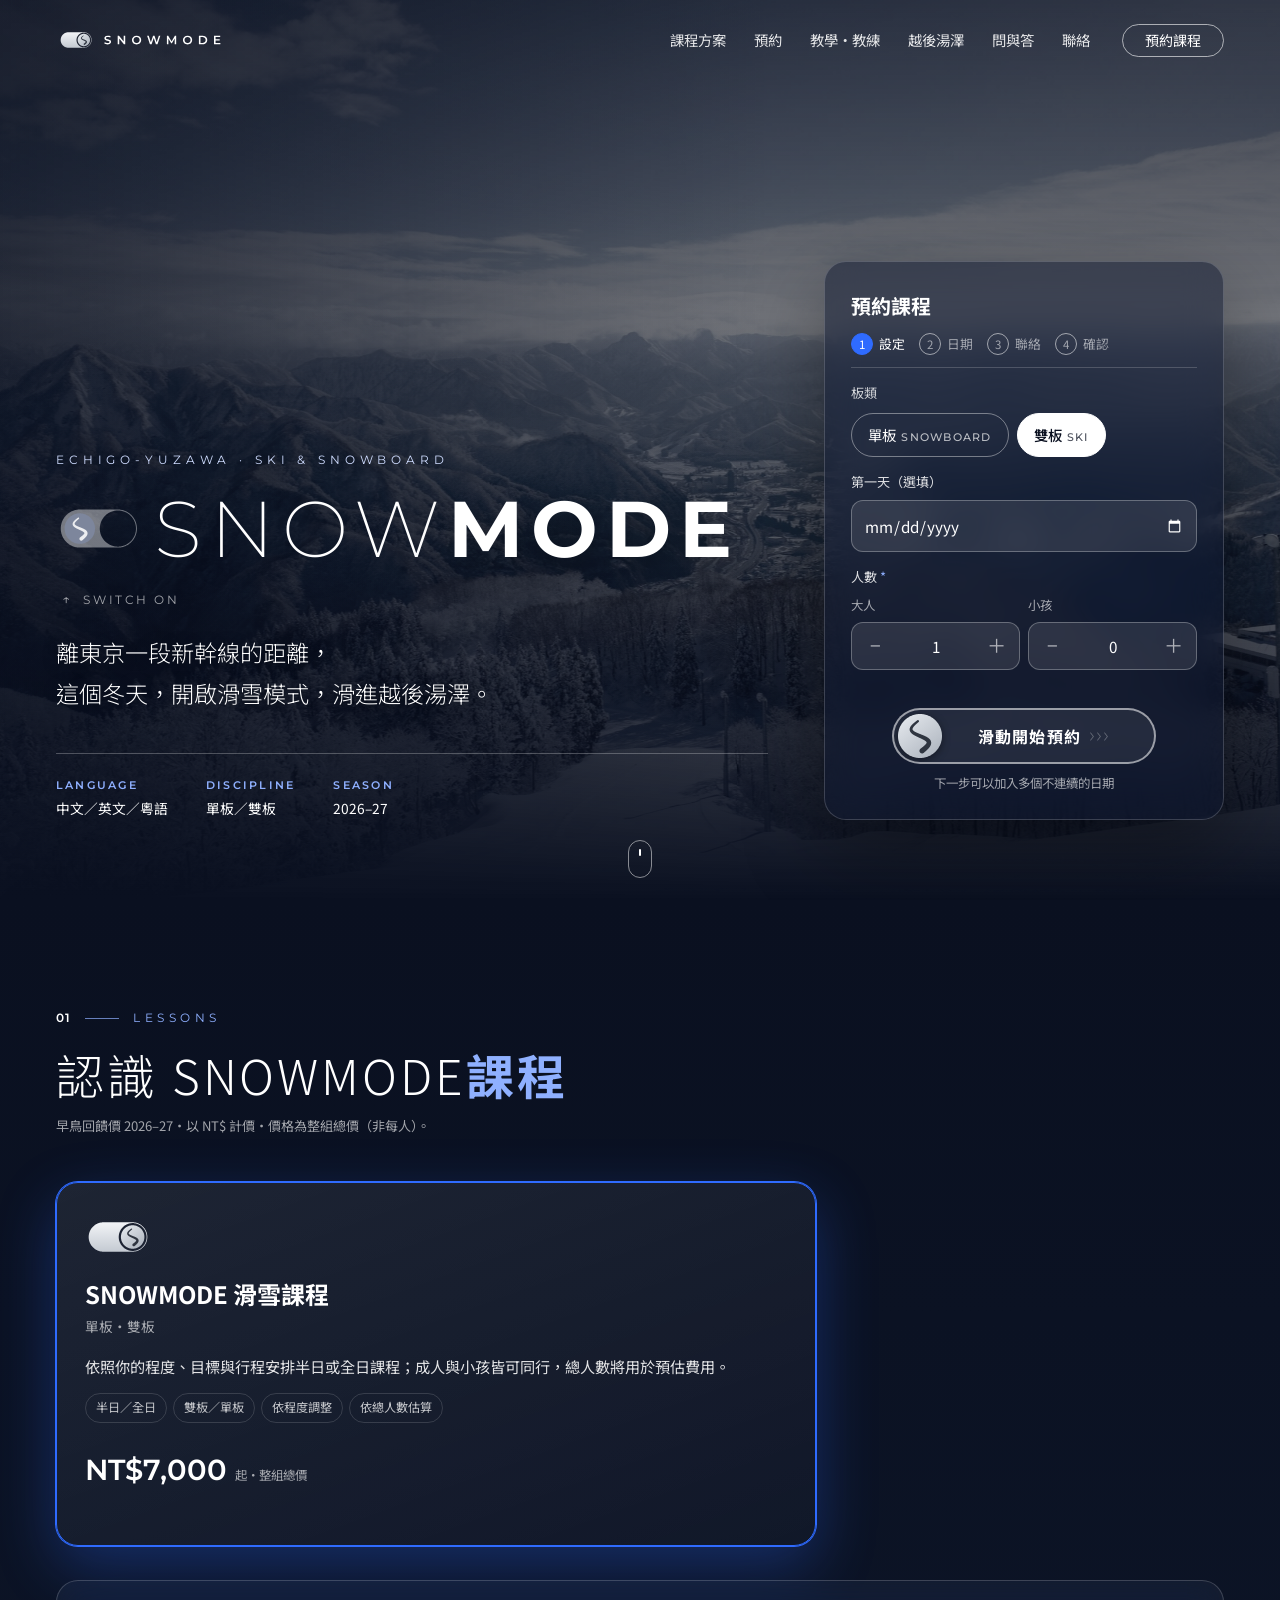
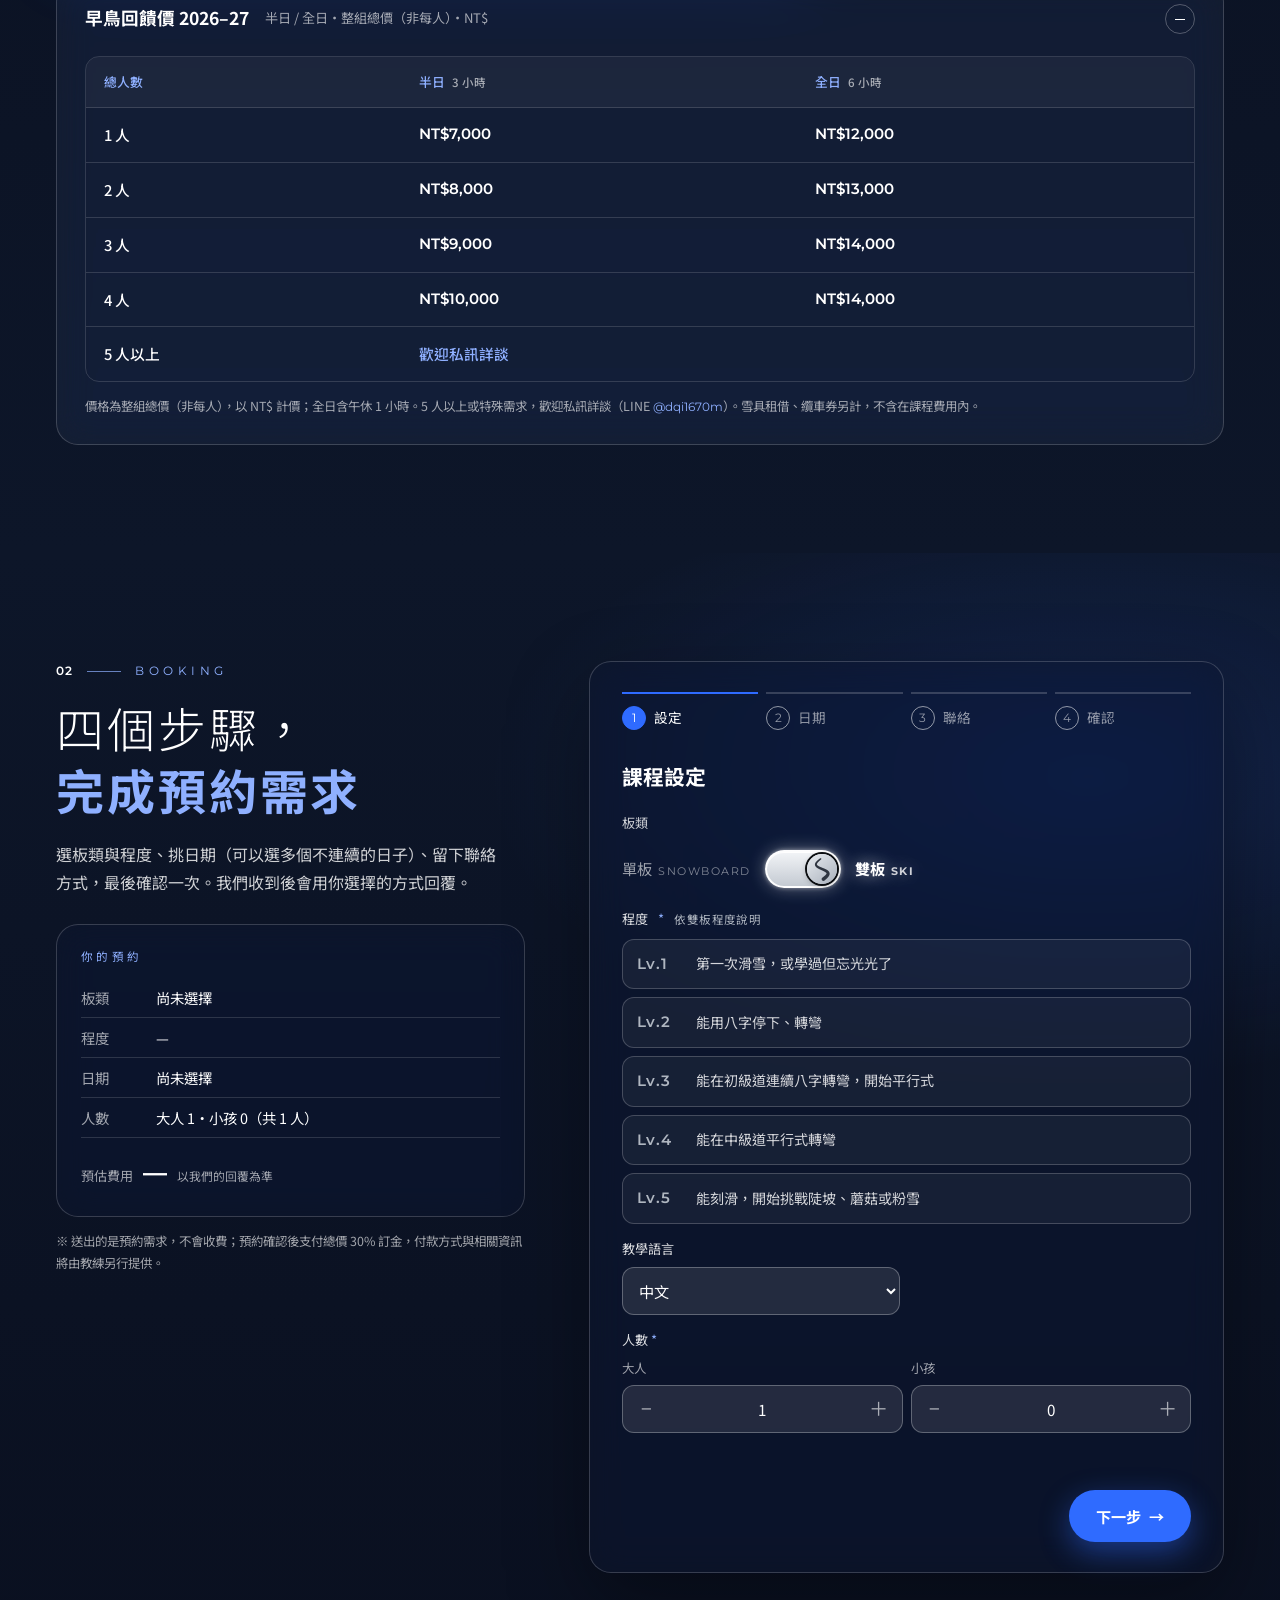
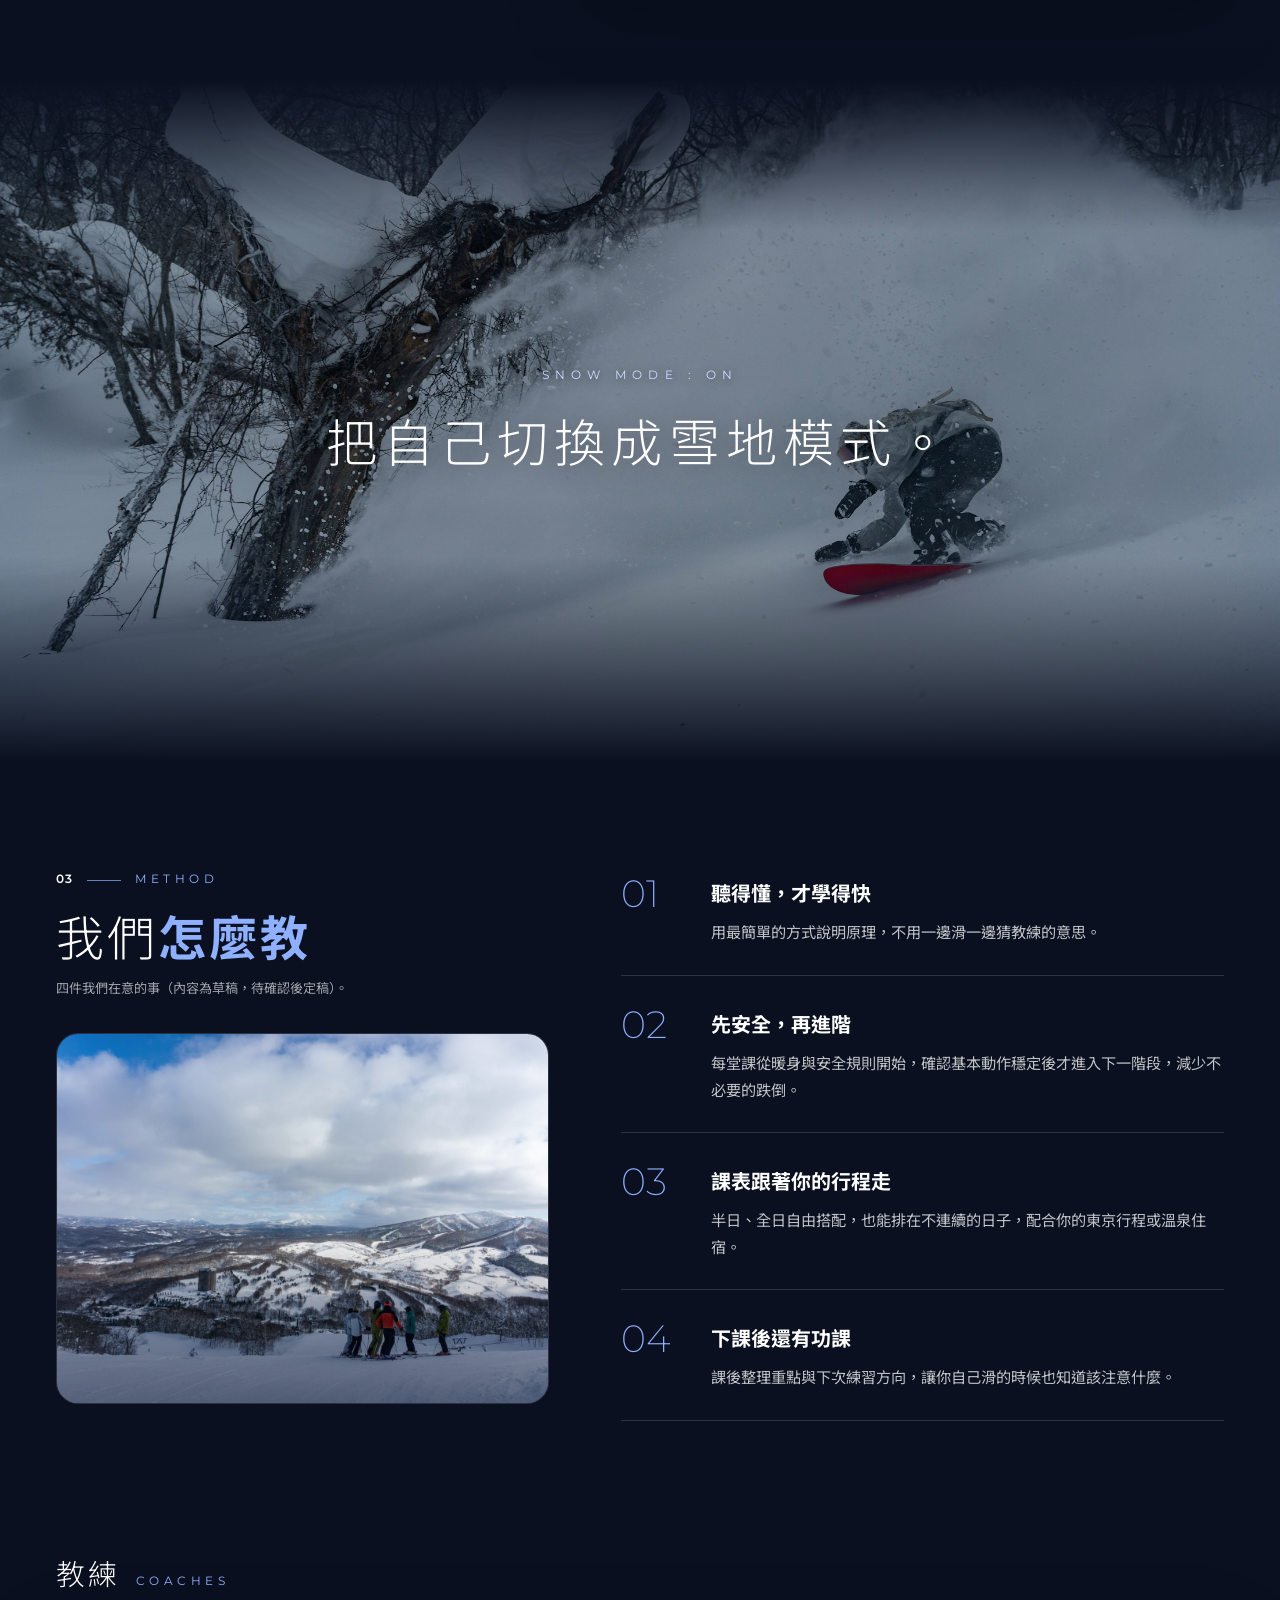
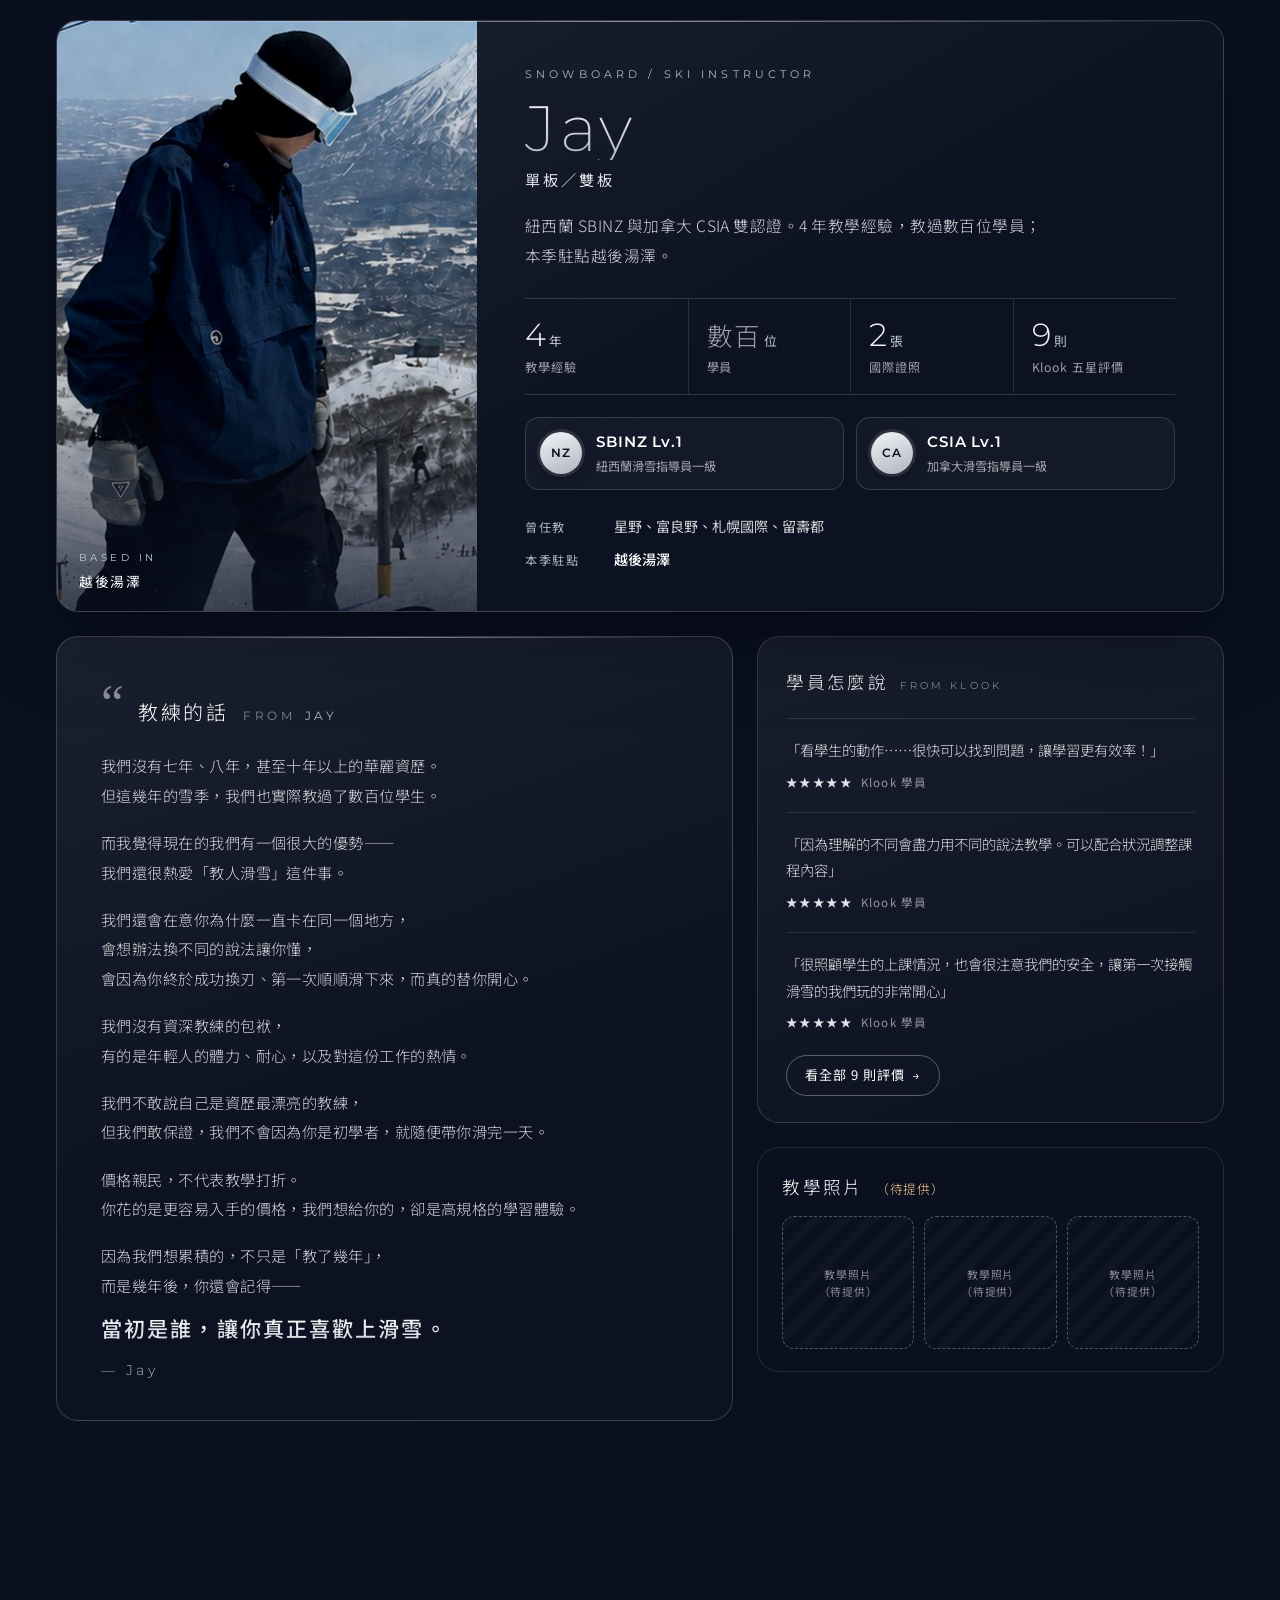
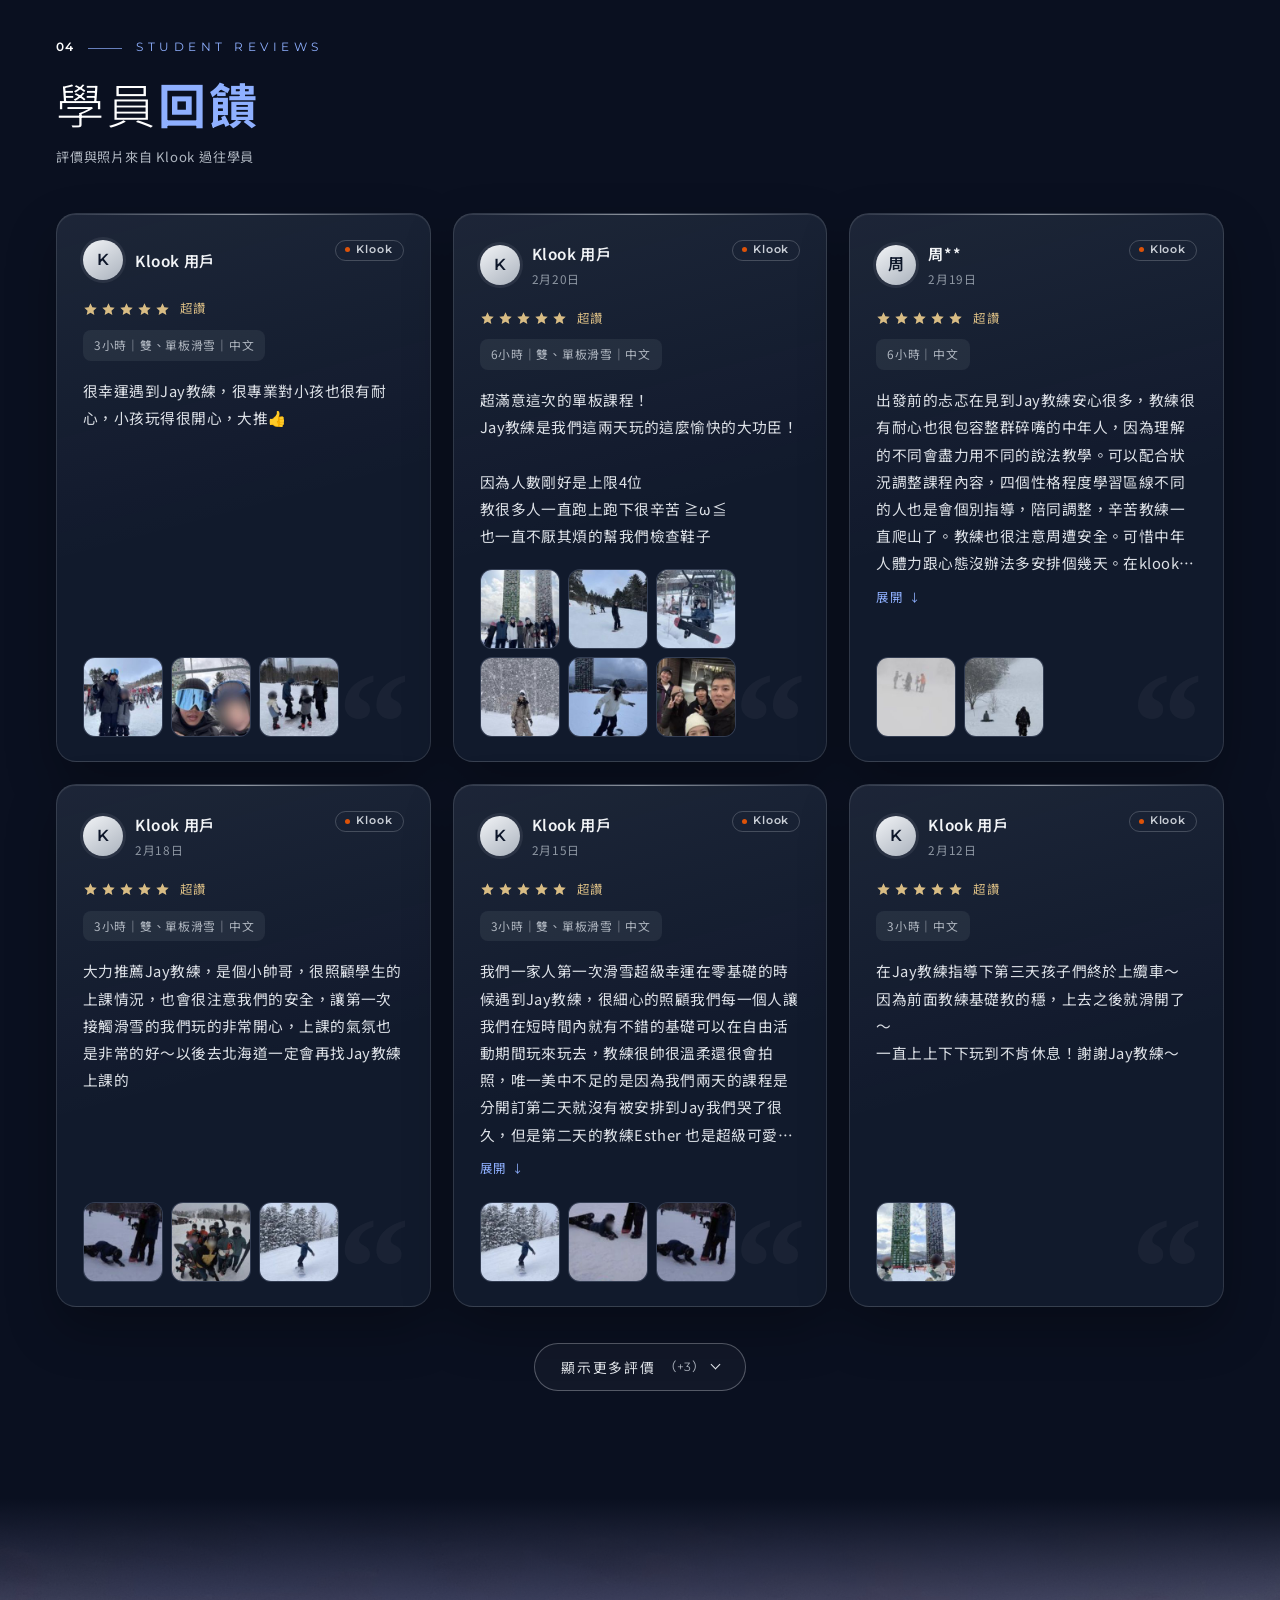
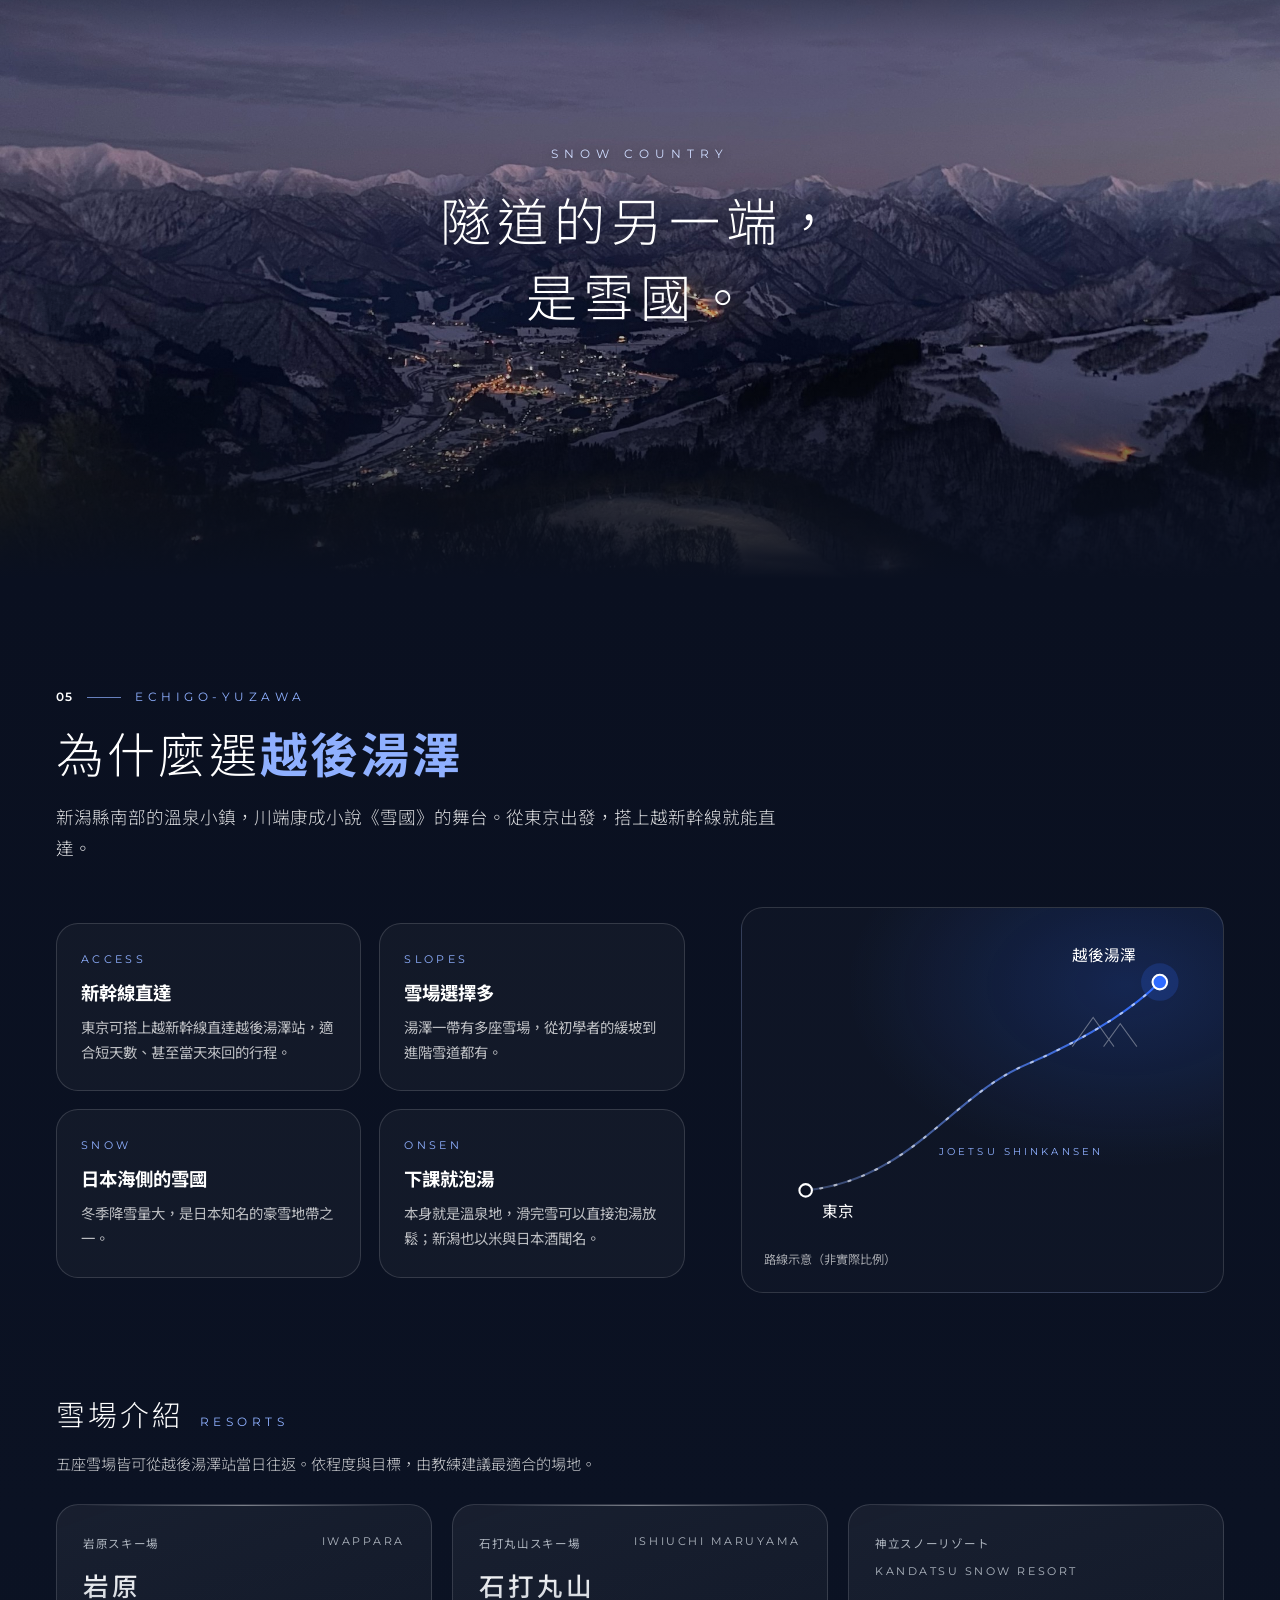
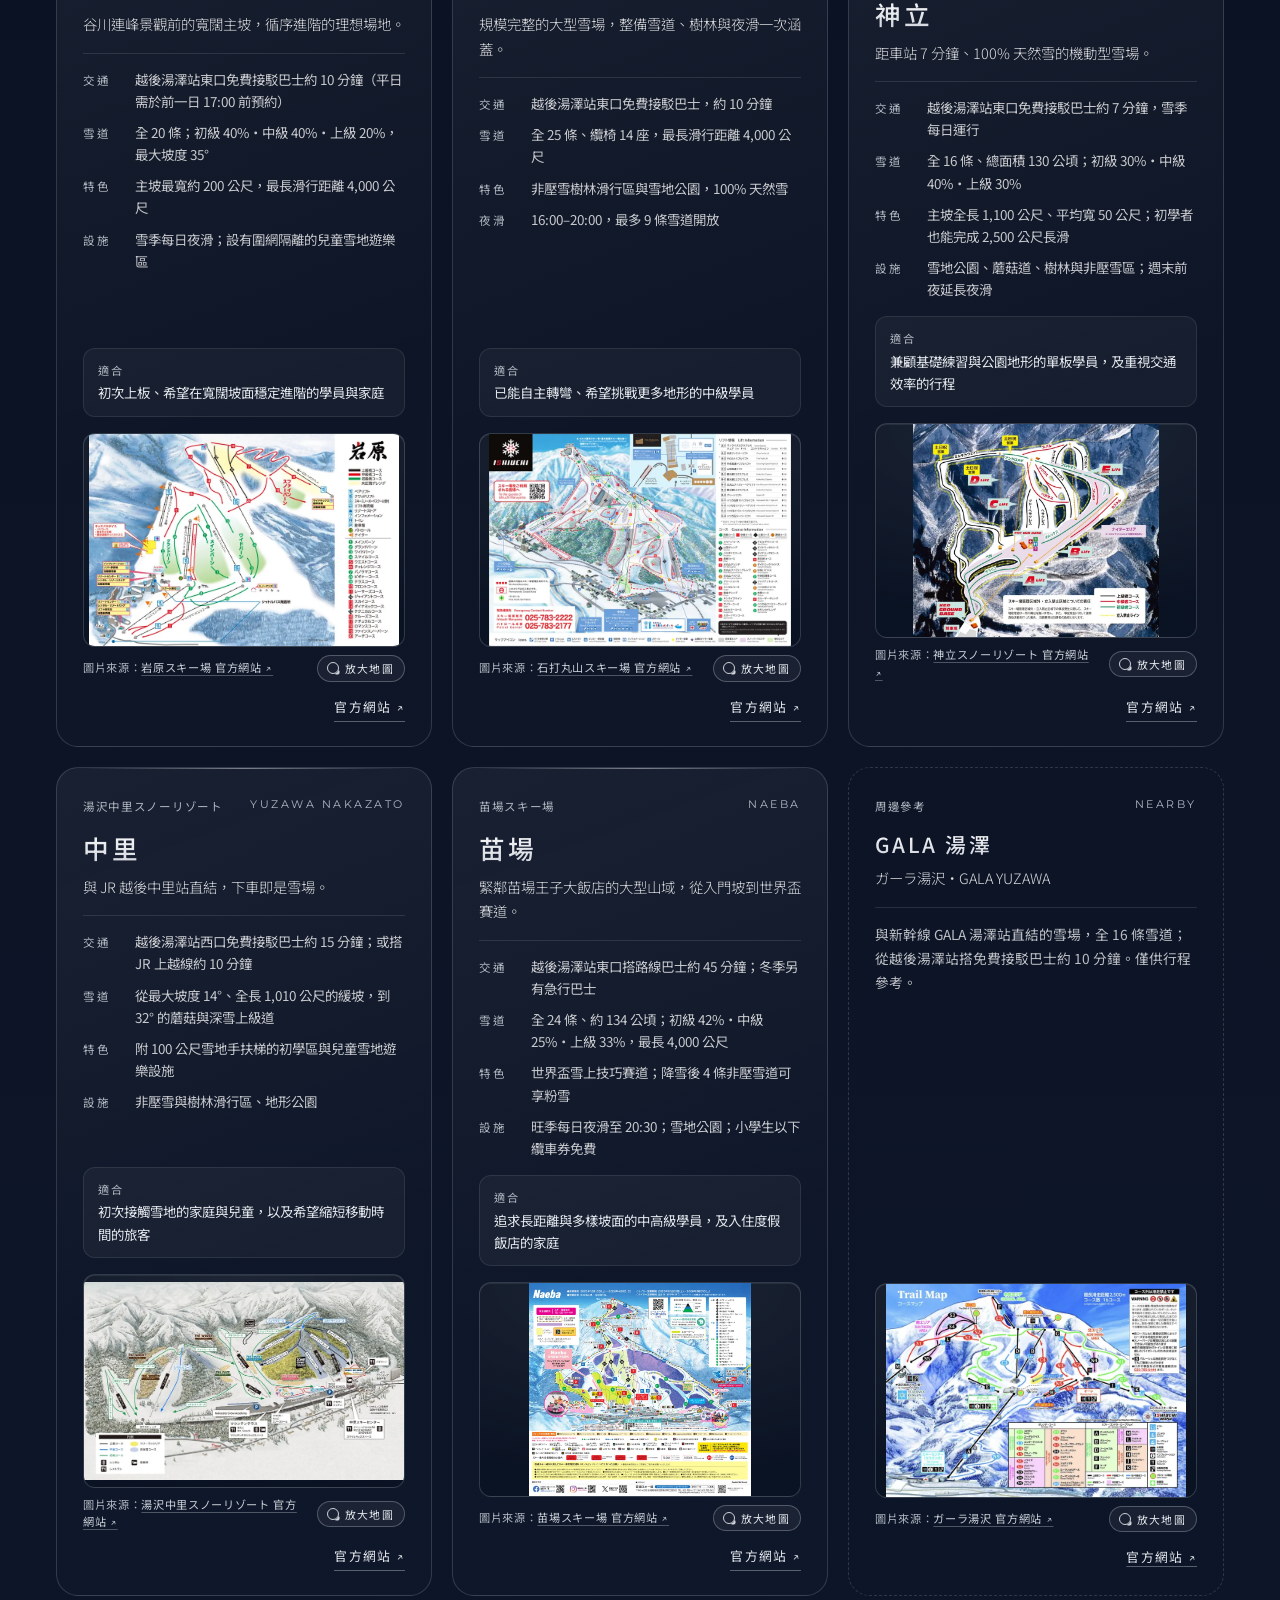
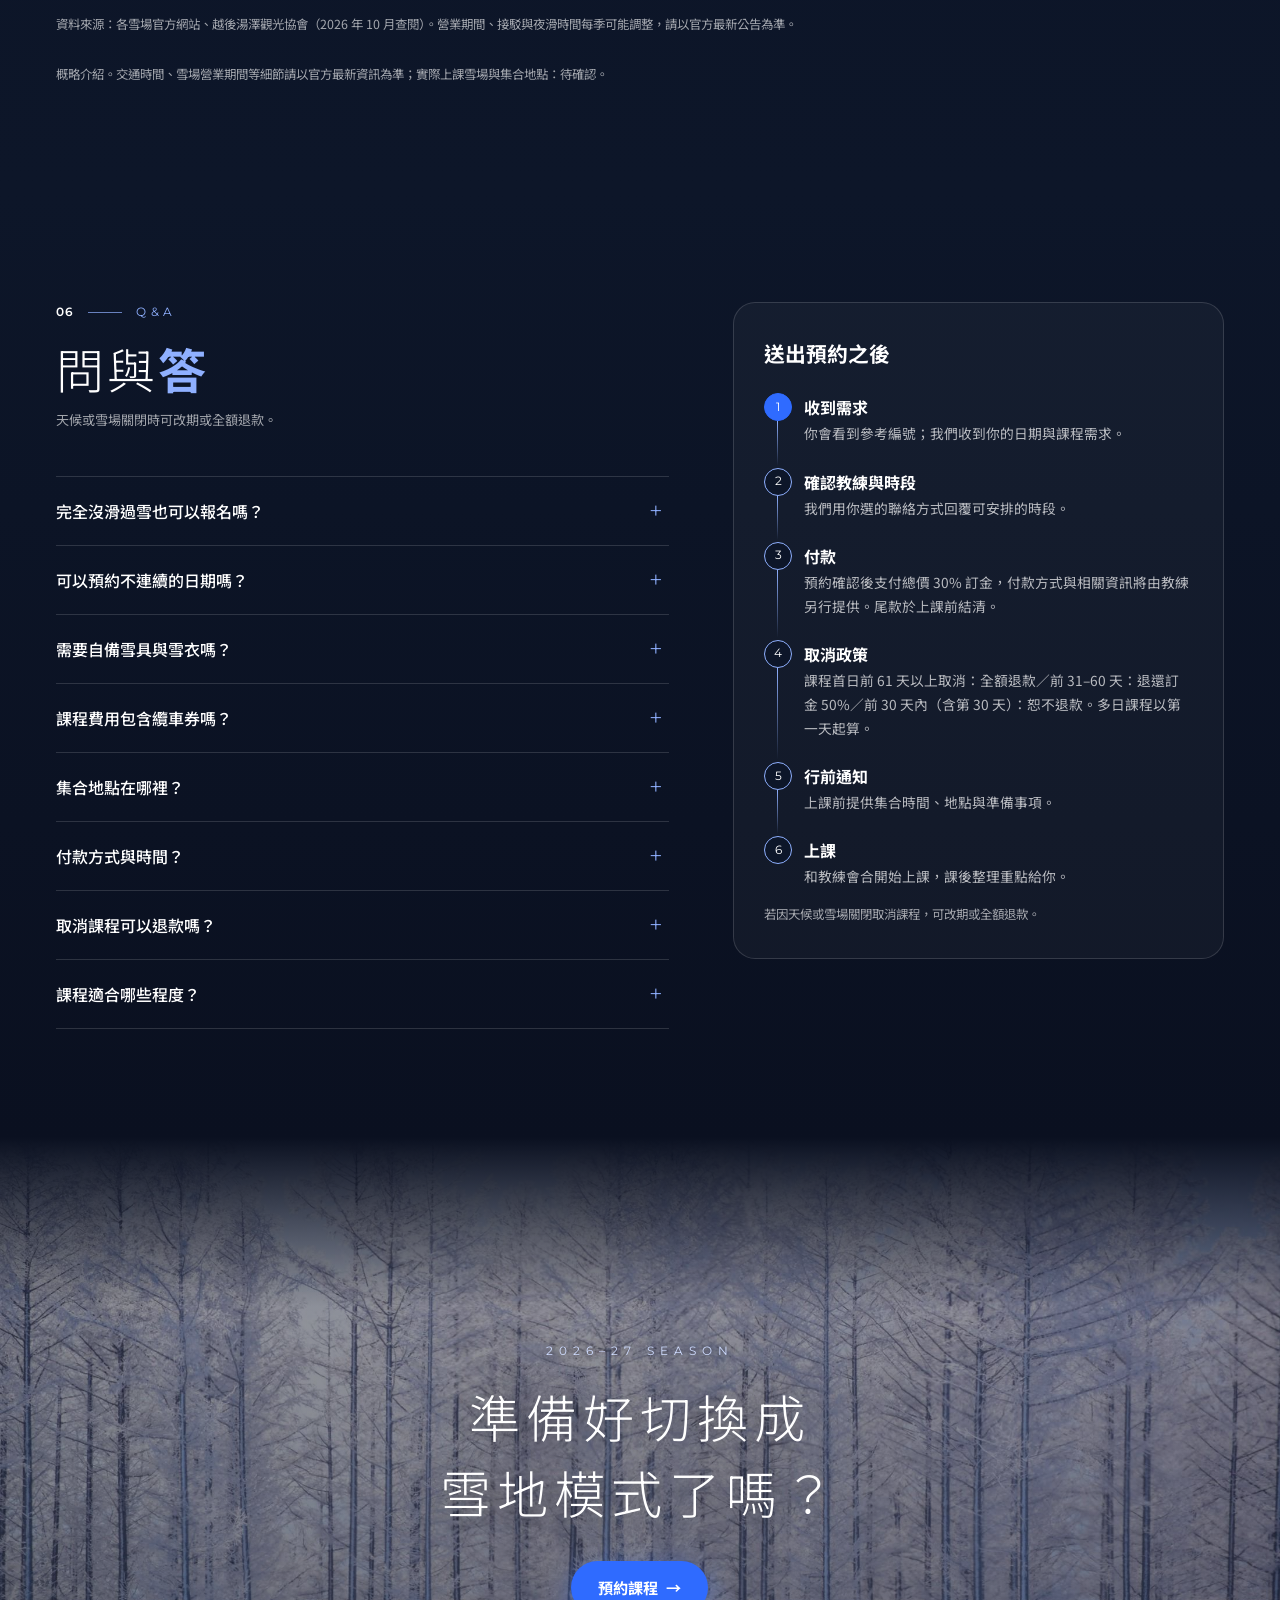
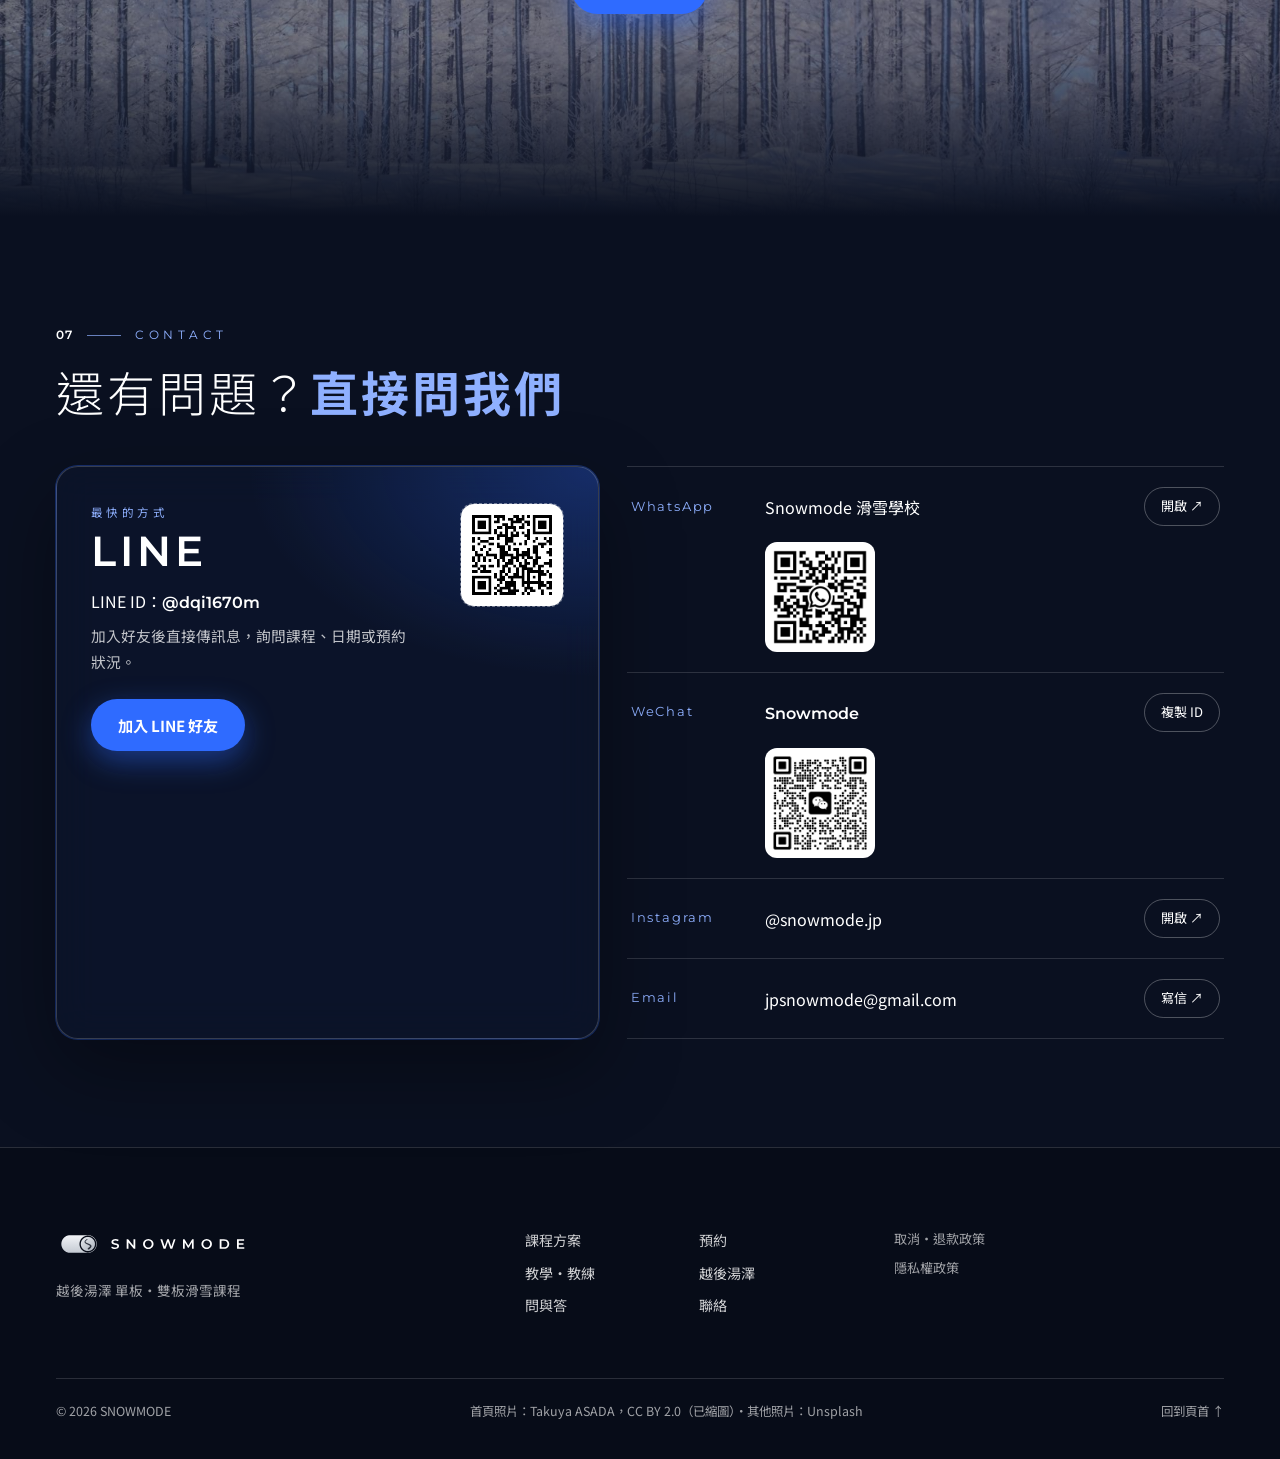
==== commit 8d728993: "Update full-day prices: 2p 13000, 3p 14000, 4p 14000" ====
--- a/preview-coach.html
+++ b/preview-coach.html
@@ -21,7 +21,7 @@
 <link href="https://fonts.googleapis.com/css2?family=Montserrat:wght@200;300;400;600;700&family=Noto+Sans+TC:wght@300;400;500;700&display=swap" rel="stylesheet">
 <link rel="stylesheet" href="style.css?v=pay1">
 <link rel="stylesheet" href="hero-snow.css?v=1">
-<link rel="canonical" href="https://jpsnowmode.github.io/">
+<link rel="canonical" href="https://jpsnowmode.com/">
 <style>
 /* ===== PREVIEW: single-coach layout (Jay) ===== */
 .cx .coaches-head{margin-bottom:22px}
@@ -242,9 +242,9 @@
             <thead><tr><th scope="col">總人數</th><th scope="col">半日 <small>3 小時</small></th><th scope="col">全日 <small>6 小時</small></th></tr></thead>
             <tbody>
               <tr><th scope="row">1 人</th><td>NT$7,000</td><td>NT$12,000</td></tr>
-              <tr><th scope="row">2 人</th><td>NT$8,000</td><td>NT$14,000</td></tr>
-              <tr><th scope="row">3 人</th><td>NT$9,000</td><td>NT$15,000</td></tr>
-              <tr><th scope="row">4 人</th><td>NT$10,000</td><td>NT$16,000</td></tr>
+              <tr><th scope="row">2 人</th><td>NT$8,000</td><td>NT$13,000</td></tr>
+              <tr><th scope="row">3 人</th><td>NT$9,000</td><td>NT$14,000</td></tr>
+              <tr><th scope="row">4 人</th><td>NT$10,000</td><td>NT$14,000</td></tr>
               <tr class="pt-more"><th scope="row">5 人以上</th><td colspan="2">歡迎私訊詳談</td></tr>
             </tbody>
           </table>
--- a/style.css
+++ b/style.css
@@ -123,8 +123,8 @@
 .ds-track:focus-visible{outline:2px solid var(--blue-2);outline-offset:4px;border-radius:999px}
 .ds-knob{position:absolute;top:2px;left:2px;width:30px;height:30px;border-radius:50%;box-shadow:0 2px 8px rgba(0,0,0,.4);transition:transform .25s cubic-bezier(.4,0,.2,1)}
 .ds-knob img{display:block;width:100%;height:100%}
-.ds-track[aria-checked="true"]{background:linear-gradient(180deg,#F2F4F7,#C4CAD2);border-color:rgba(255,255,255,.95);box-shadow:0 0 18px rgba(255,255,255,.35),0 0 4px rgba(255,255,255,.5),inset 0 1px 0 rgba(255,255,255,.9)}
-.ds-track[aria-checked="true"] .ds-knob{transform:translateX(38px);box-shadow:0 0 0 2px #0B0D10,0 2px 6px rgba(0,0,0,.3)}
+.disc-switch[data-state="雙板"] .ds-track{background:linear-gradient(180deg,#F2F4F7,#C4CAD2);border-color:rgba(255,255,255,.95);box-shadow:0 0 18px rgba(255,255,255,.35),0 0 4px rgba(255,255,255,.5),inset 0 1px 0 rgba(255,255,255,.9)}
+.disc-switch[data-state="雙板"] .ds-knob{transform:translateX(38px);box-shadow:0 0 0 2px #0B0D10,0 2px 6px rgba(0,0,0,.3)}
 @media (max-width:380px){.disc-switch{gap:10px}.ds-label small{display:none}}
 .pkgs{display:grid;grid-template-columns:repeat(3,minmax(0,1fr));gap:22px}
 .pkg{position:relative;display:flex;flex-direction:column;border-radius:var(--r);padding:32px 28px;background:linear-gradient(160deg,rgba(255,255,255,.08),rgba(255,255,255,.02));border:1px solid rgba(255,255,255,.12);transition:transform .25s,border-color .25s,box-shadow .25s}
@@ -147,6 +147,10 @@
 .prices summary::-webkit-details-marker{display:none}
 .pt-title{font-weight:700;font-size:1.1rem}
 .pt-sub{font-size:.82rem;color:var(--mute)}
+.pt-head{display:flex;flex-direction:column;gap:6px}
+.pt-deadline{display:inline-flex;align-items:center;gap:10px;font-size:.78rem;font-weight:500;letter-spacing:.08em;color:var(--blue-2)}
+.pt-deadline::before{content:"";width:18px;height:1px;background:var(--blue-2);opacity:.7}
+.pt-deadline time{font-family:var(--lat);font-weight:600;letter-spacing:.06em;color:#fff}
 .pt-ico{margin-left:auto;width:30px;height:30px;border-radius:50%;border:1px solid var(--line-2);position:relative;flex:none}
 .pt-ico::before,.pt-ico::after{content:"";position:absolute;left:9px;right:9px;top:14px;height:1px;background:#fff;transition:transform .25s}
 .pt-ico::after{transform:rotate(90deg)}
@@ -354,6 +358,53 @@
 .copy,.ct-a{border:1px solid var(--line-2);background:none;border-radius:999px;padding:7px 16px;font-size:.82rem;white-space:nowrap;transition:.2s}
 .copy:hover,.ct-a:hover{background:#fff;color:var(--night);border-color:#fff}
 
+
+/* contact card redesign */
+
+.sec.contact-preview{padding-top:54px;padding-bottom:58px;min-height:100vh}
+.contact-preview .sec-head{margin-bottom:28px}
+.contact-card-grid{display:grid;grid-template-columns:repeat(4,minmax(0,1fr));gap:16px}
+.contact-card{display:flex;flex-direction:column;min-width:0;padding:20px;border:1px solid rgba(226,230,235,.2);border-radius:18px;background:linear-gradient(155deg,rgba(242,244,247,.1),rgba(242,244,247,.035));box-shadow:0 18px 45px rgba(0,0,0,.25)}
+.contact-card.is-recommended{border-color:rgba(143,176,255,.65);box-shadow:0 18px 45px rgba(0,0,0,.25),0 0 0 1px rgba(143,176,255,.14),0 0 26px rgba(47,107,255,.12)}
+.contact-card-head{display:flex;align-items:center;gap:12px;min-height:50px}
+.contact-card-head h3{font-family:var(--lat);font-size:1.15rem;letter-spacing:.08em;font-weight:600;line-height:1.2}
+.contact-card-head p{font-size:.8rem;color:var(--mute);overflow-wrap:anywhere;line-height:1.45;margin-top:3px}
+.contact-card-head code{font-family:var(--lat);font-weight:600;color:#fff}
+.contact-card-icon{flex:none;width:42px;height:42px}
+.contact-card-qr-space{display:grid;place-items:center;min-height:132px;margin:12px 0 14px;border-radius:12px;background:rgba(0,0,0,.13)}
+.contact-card-qr{width:110px;height:110px;padding:5px;border-radius:12px;background:#fff;object-fit:contain}
+.contact-card-note{text-align:center;font-family:var(--lat);font-size:.66rem;letter-spacing:.14em;line-height:1.6;color:var(--blue-2)}
+.contact-card-actions{display:flex;align-items:center;justify-content:center;gap:8px;margin-top:auto}
+.contact-card-action{display:inline-flex;align-items:center;justify-content:center;min-height:36px;padding:7px 13px;border:1px solid rgba(226,230,235,.34);border-radius:999px;background:rgba(242,244,247,.07);color:#fff;font-size:.78rem;white-space:nowrap;text-decoration:none;transition:.2s}
+.contact-card-action:hover{background:#fff;color:var(--night);border-color:#fff}
+.qr-toggle{display:none;border:0;background:none;color:var(--blue-2);font-size:.72rem;padding:6px 3px;white-space:nowrap}
+.contact-card-qr-mobile{display:none}
+.contact-email-row{display:grid;grid-template-columns:auto 1fr auto;align-items:center;gap:16px;margin-top:16px;padding:13px 18px;border:1px solid rgba(226,230,235,.18);border-radius:14px;background:rgba(242,244,247,.045)}
+.contact-email-row>span{font-family:var(--lat);font-size:.76rem;letter-spacing:.16em;color:var(--blue-2)}
+.contact-email-row>a:not(.contact-card-action){overflow-wrap:anywhere;color:rgba(255,255,255,.82)}
+@media (max-width:1000px){.contact-card-grid{grid-template-columns:repeat(2,minmax(0,1fr));max-width:720px;margin:0 auto}}
+@media (max-width:640px){
+  .sec.contact-preview{padding-top:34px;padding-bottom:34px}
+  .contact-preview .sec-head{margin-bottom:18px}
+  .contact-card-grid{gap:10px}
+  .contact-card{padding:13px 11px;border-radius:14px}
+  .contact-card-head{gap:7px;min-height:42px;align-items:flex-start}
+  .contact-card-icon{width:34px;height:34px}
+  .contact-card-head h3{font-size:.92rem;letter-spacing:.04em}
+  .contact-card-head p{font-size:.68rem;line-height:1.3;margin-top:2px}
+  .contact-card-qr-space{min-height:0;margin:8px 0 7px;background:none}
+  .contact-card-qr-space>.contact-card-qr{display:none}
+  .contact-card-qr-space>.contact-card-note{font-size:.56rem;min-height:34px;display:grid;place-items:center}
+  .contact-card-actions{gap:3px;flex-wrap:wrap}
+  .contact-card-action{width:100%;min-height:31px;padding:5px 6px;font-size:.7rem}
+  .qr-toggle{display:block}
+  .contact-card-qr-mobile{margin-top:8px;justify-items:center}
+  .contact-card-qr-mobile[hidden]{display:none}
+  .contact-card-qr-mobile:not([hidden]){display:grid}
+  .contact-card-qr-mobile .contact-card-qr{width:104px;height:104px}
+  .contact-email-row{grid-template-columns:auto 1fr;gap:3px 10px;margin-top:10px;padding:10px 12px;font-size:.74rem}
+  .contact-email-row .contact-card-action{grid-column:1/-1;width:auto;justify-self:start}
+}
 /* footer */
 .foot{padding:80px var(--pad) 36px;border-top:1px solid var(--line);background:#070c18}
 .foot-grid{display:grid;grid-template-columns:minmax(0,1.3fr) minmax(0,1fr) minmax(0,1fr);gap:40px}
@@ -922,3 +973,102 @@
   .wechat-popover{right:52px;bottom:140px}
   .whatsapp-popover{display:none!important}
 }
+
+/* ===== coaches: Jay + 2 "Coming soon" placeholders — row of 3 on desktop, Jay full-width + 2-up below on tablet/mobile ===== */
+.coach-row.is-trio{grid-template-columns:repeat(3,minmax(0,1fr));gap:20px}
+.is-trio>.coach-note{--caret:calc((100% - 40px) / 6)}
+.coach-soon{display:flex;flex-direction:column}
+.coach-soon .avatar.avatar-soon{flex:1;margin:0;background:linear-gradient(160deg,rgba(255,255,255,.035),rgba(0,0,0,.25));border:1px solid var(--line);align-items:center}
+.avatar-soon span{font-family:var(--lat);font-size:.7rem;font-weight:400;letter-spacing:.32em;text-transform:uppercase;color:rgba(226,230,235,.45);padding-left:.32em}
+.coach-soon:hover{border-color:var(--line);box-shadow:none;transform:none}
+@media (max-width:1100px){
+  .coach-row.is-trio{grid-template-columns:repeat(2,minmax(0,1fr))}
+  .is-trio>.coach:first-child{grid-column:1/-1;order:1;display:grid;grid-template-columns:200px minmax(0,1fr);column-gap:28px;align-items:center;padding:22px}
+  .is-trio>.coach:first-child .avatar{grid-row:1/span 3;margin:0}
+  .is-trio>.coach:first-child .coach-name{align-self:end;font-size:1.2rem}
+  .is-trio>.coach:first-child .coach-list{align-self:start}
+  .is-trio>.coach-note{order:2;margin-top:0;--caret:calc(22px + 100px)}
+  .is-trio>.coach-soon{order:3}
+}
+@media (max-width:640px){
+  .coach-row.is-trio{gap:12px}
+  .is-trio>.coach:first-child{grid-template-columns:104px minmax(0,1fr);grid-template-rows:auto 1fr auto;column-gap:16px;align-items:start;padding:16px}
+  .is-trio>.coach:first-child .coach-name{align-self:auto;font-size:1.1rem;margin-top:2px}
+  .is-trio>.coach:first-child .coach-role{margin:4px 0 0;align-self:start}
+  .is-trio>.coach:first-child .coach-list{grid-column:1/-1;margin-top:14px;padding-top:14px;border-top:1px solid var(--line)}
+  .is-trio>.coach:first-child .avatar{grid-row:1/span 2}
+  .is-trio>.coach-note{margin-top:2px;--caret:calc(16px + 52px)}
+  .avatar-soon span{font-size:.6rem;letter-spacing:.24em;padding-left:.24em}
+}
+
+/* ===== Resorts: area tabs (越後湯澤 / 北海道) ===== */
+.rs-tabs{display:inline-flex;gap:4px;padding:4px;margin:0 0 22px;border-radius:999px;border:1px solid rgba(226,230,235,.2);background:rgba(255,255,255,.04);max-width:100%}
+.rs-tab{display:inline-flex;align-items:baseline;gap:10px;padding:10px 22px;border:0;border-radius:999px;background:transparent;color:rgba(255,255,255,.7);font:inherit;font-size:.95rem;letter-spacing:.12em;cursor:pointer;transition:background .2s,color .2s}
+.rs-tab span{font-family:var(--lat);font-size:.62rem;letter-spacing:.24em;color:#AFB6C0}
+.rs-tab:hover{color:#fff}
+.rs-tab[aria-selected="true"]{background:rgba(242,244,247,.92);color:#0b0d10;font-weight:500}
+.rs-tab[aria-selected="true"] span{color:#4a525c}
+.rs-tab:focus-visible{outline:2px solid var(--blue-2);outline-offset:2px}
+.rs-panel:focus-visible{outline:2px solid var(--blue-2);outline-offset:6px;border-radius:8px}
+.rs-panel[hidden]{display:none}
+.rs-plead{max-width:760px;margin-bottom:22px}
+.rs-plead b{display:block;font-weight:500;color:#E2E6EB;letter-spacing:.14em;margin-bottom:4px}
+.rs-panel .rs-swipe{margin:-12px 0 12px}
+@media (max-width:640px){
+  .rs-tabs{display:flex}
+  .rs-tab{flex:1 1 0;justify-content:center;flex-direction:column;align-items:center;gap:2px;padding:9px 10px}
+}
+
+.eyebrow .nw{white-space:nowrap}
+@media (max-width:640px){.eyebrow .nw{display:block}.eyebrow .eb-sep{display:none}}
+
+/* ===== 01 關於 About ===== */
+.about{background:var(--night)}
+.about-grid{display:grid;grid-template-columns:minmax(0,1.05fr) minmax(0,1fr);gap:64px;align-items:center}
+.about .sec-head{margin-bottom:28px}
+.about-text p{font-size:1rem;font-weight:300;line-height:1.95;color:rgba(255,255,255,.82);margin-top:16px;max-width:34em}
+.about-text p:first-child{margin-top:0}
+.about-text .about-close{margin-top:28px;padding-left:16px;border-left:2px solid var(--blue-2);font-size:1.12rem;font-weight:500;letter-spacing:.06em;color:#fff}
+.about-photo{border-radius:var(--r);overflow:hidden;border:1px solid var(--line);position:relative}
+.about-photo img{display:block;width:100%;height:auto;aspect-ratio:3/2;object-fit:cover;filter:grayscale(1)}
+@media (max-width:900px){.about-grid{grid-template-columns:1fr;gap:36px}.about-photo{max-width:620px}}
+@media (max-width:640px){.about-text p{font-size:.95rem;line-height:1.9}.about-text .about-close{font-size:1.02rem}}
+
+/* 板類: no default selection — knob parks in the middle, dimmed, until 單板 / 雙板 is picked */
+.disc-switch[data-state=""] .ds-knob{transform:translateX(19px);opacity:.55}
+.ds-label:focus-visible{outline:2px solid var(--blue-2);outline-offset:4px;border-radius:6px}
+.disc-switch[aria-invalid="true"] .ds-track,#quick .chips[aria-invalid="true"] span{border-color:var(--bad)}
+.lbl em{color:var(--blue-2);font-style:normal}
+.links a{white-space:nowrap}
+@media (min-width:861px) and (max-width:1000px){.links{gap:14px;font-size:.84rem}}
+
+/* ===== Nav: Chinese label + small English label underneath ===== */
+.links a,.nav-cta{display:inline-flex;flex-direction:column;align-items:center;line-height:1.25}
+.nl-en{font-family:var(--lat);font-size:.54rem;font-weight:400;letter-spacing:.22em;margin-top:3px;margin-right:-.22em;color:rgba(255,255,255,.5);white-space:nowrap}
+.links a:hover .nl-en{color:rgba(255,255,255,.75)}
+.links a::after{bottom:-5px}
+.nav-cta{padding:7px 22px 6px}
+.nav-cta .nl-en{margin-top:2px;font-size:.5rem}
+.nav-cta:hover .nl-en{color:rgba(10,16,32,.6)}
+@media (max-width:860px){
+  .links a{align-items:flex-start}
+  .links .nl-en{font-size:.62rem;letter-spacing:.26em;margin-top:2px}
+  .links .menu-cta{align-items:center}
+  .links .menu-cta .nl-en{color:rgba(255,255,255,.75);font-size:.56rem}
+}
+.brand{flex-shrink:0}
+@media (min-width:861px) and (max-width:1000px){.links{gap:12px}.links .nl-en{letter-spacing:.12em;margin-right:-.12em;font-size:.5rem}.nav-cta{padding:7px 16px 6px}}
+
+/* ===== back-to-top: stacked above the floating contact dock ===== */
+.to-top{position:fixed;right:20px;bottom:247px;z-index:49;display:grid;place-items:center;width:46px;height:46px;padding:0;border-radius:50%;border:1px solid rgba(226,230,235,.45);background:rgba(10,16,32,.55);backdrop-filter:blur(10px);-webkit-backdrop-filter:blur(10px);color:#E2E6EB;box-shadow:0 6px 16px rgba(0,0,0,.28);cursor:pointer;opacity:0;visibility:hidden;transform:translateY(10px);transition:opacity .25s,visibility .25s,transform .25s,bottom .25s,border-color .2s,background .2s}
+.to-top svg{width:20px;height:20px}
+.to-top.is-shown{opacity:1;visibility:visible;transform:none}
+.to-top:hover{border-color:#fff;background:rgba(17,28,52,.8)}
+.to-top:focus-visible{outline:2px solid #fff;outline-offset:3px}
+.social-float.is-hidden ~ .to-top{bottom:24px}
+@media (max-width:768px){
+  .to-top{right:14px;bottom:70px;width:44px;height:44px}
+  .social-float.is-hidden ~ .to-top{bottom:16px}
+  .social-float.is-open ~ .to-top{opacity:0;visibility:hidden}
+}
+@media (prefers-reduced-motion:reduce){.to-top{transition:none}}
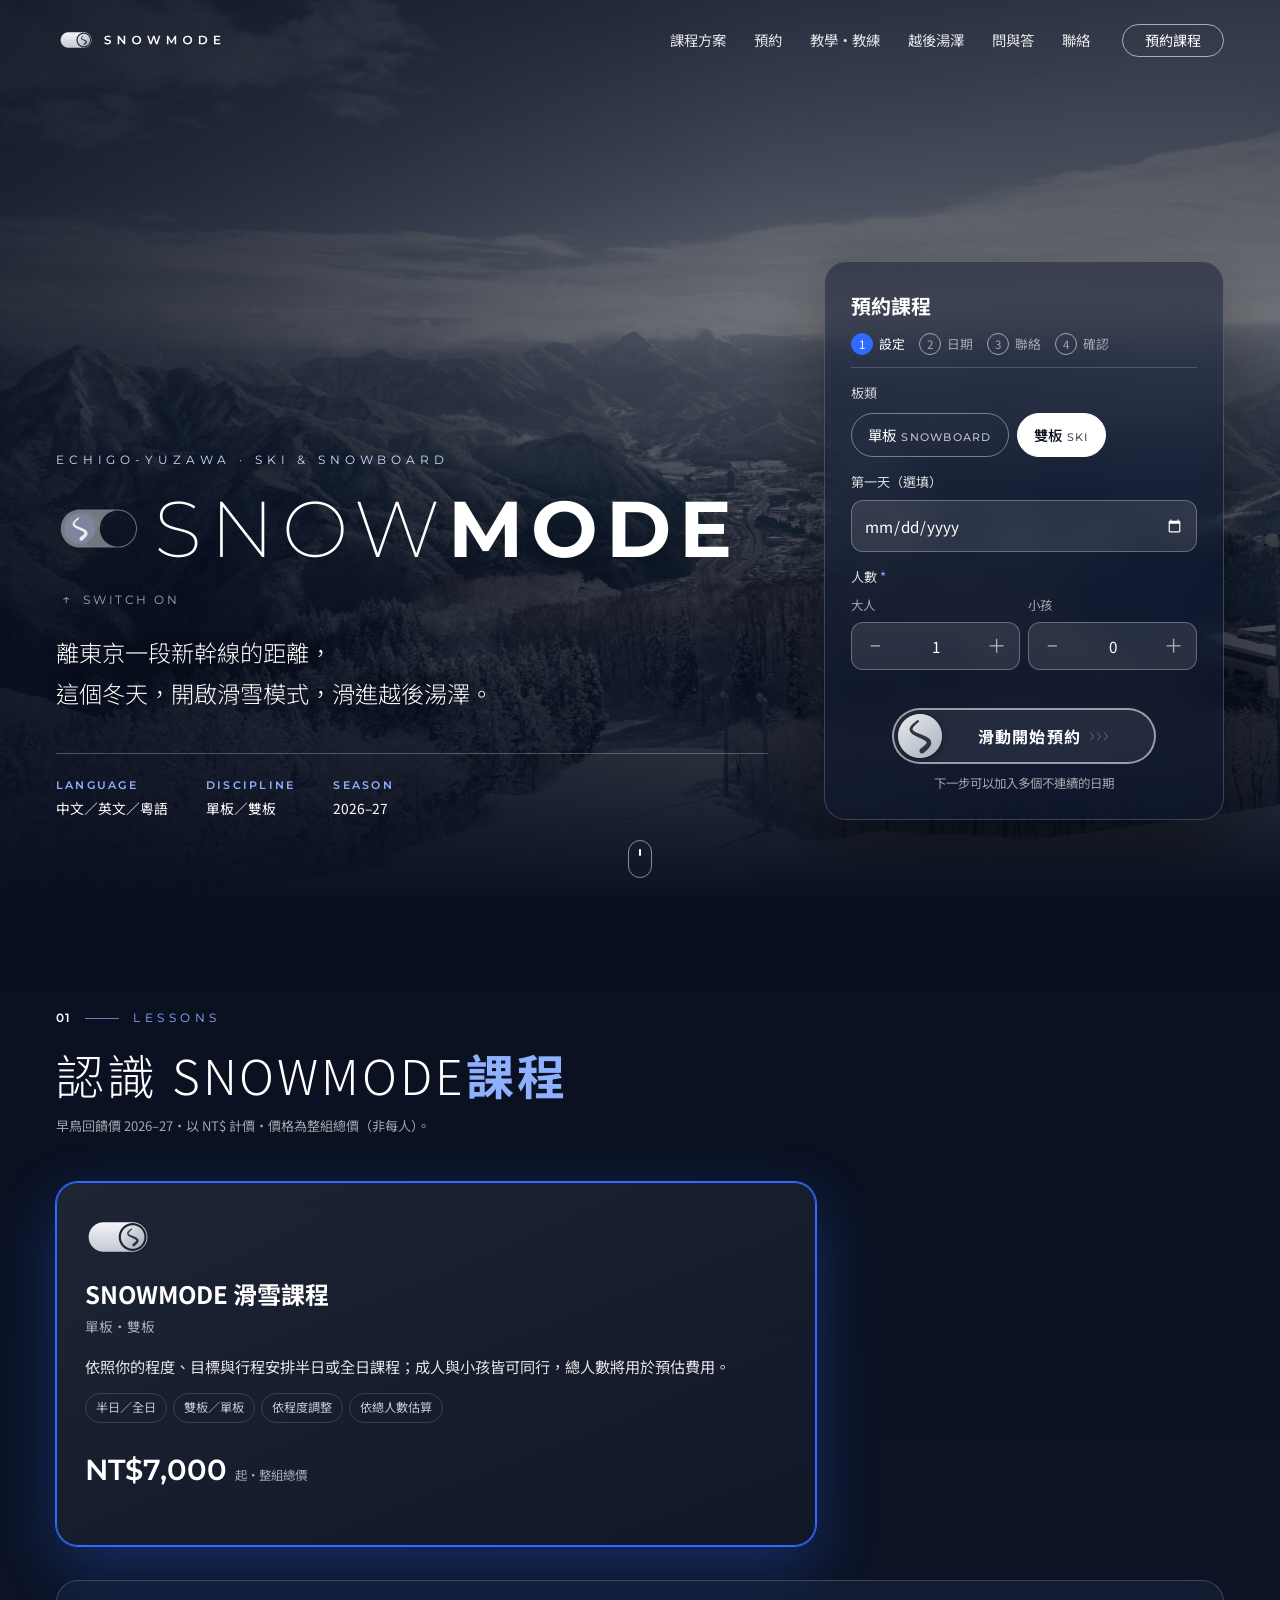
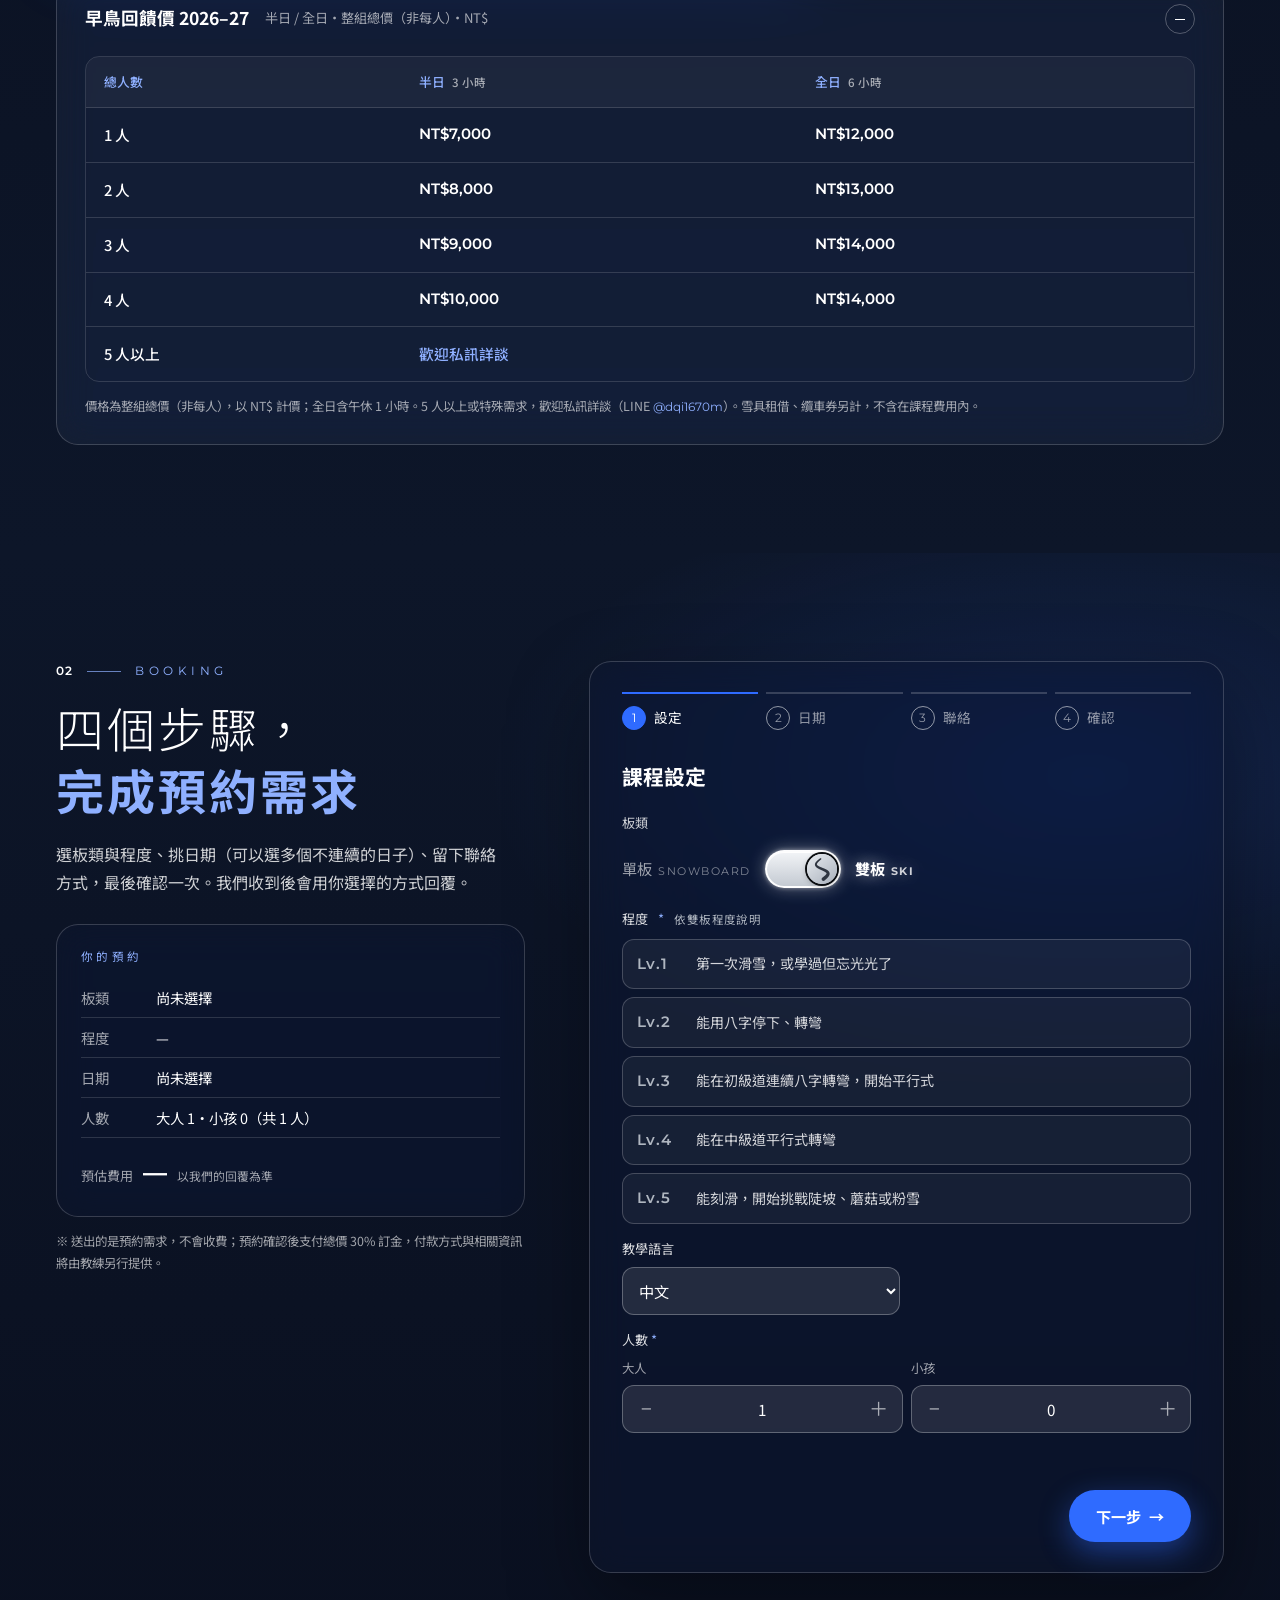
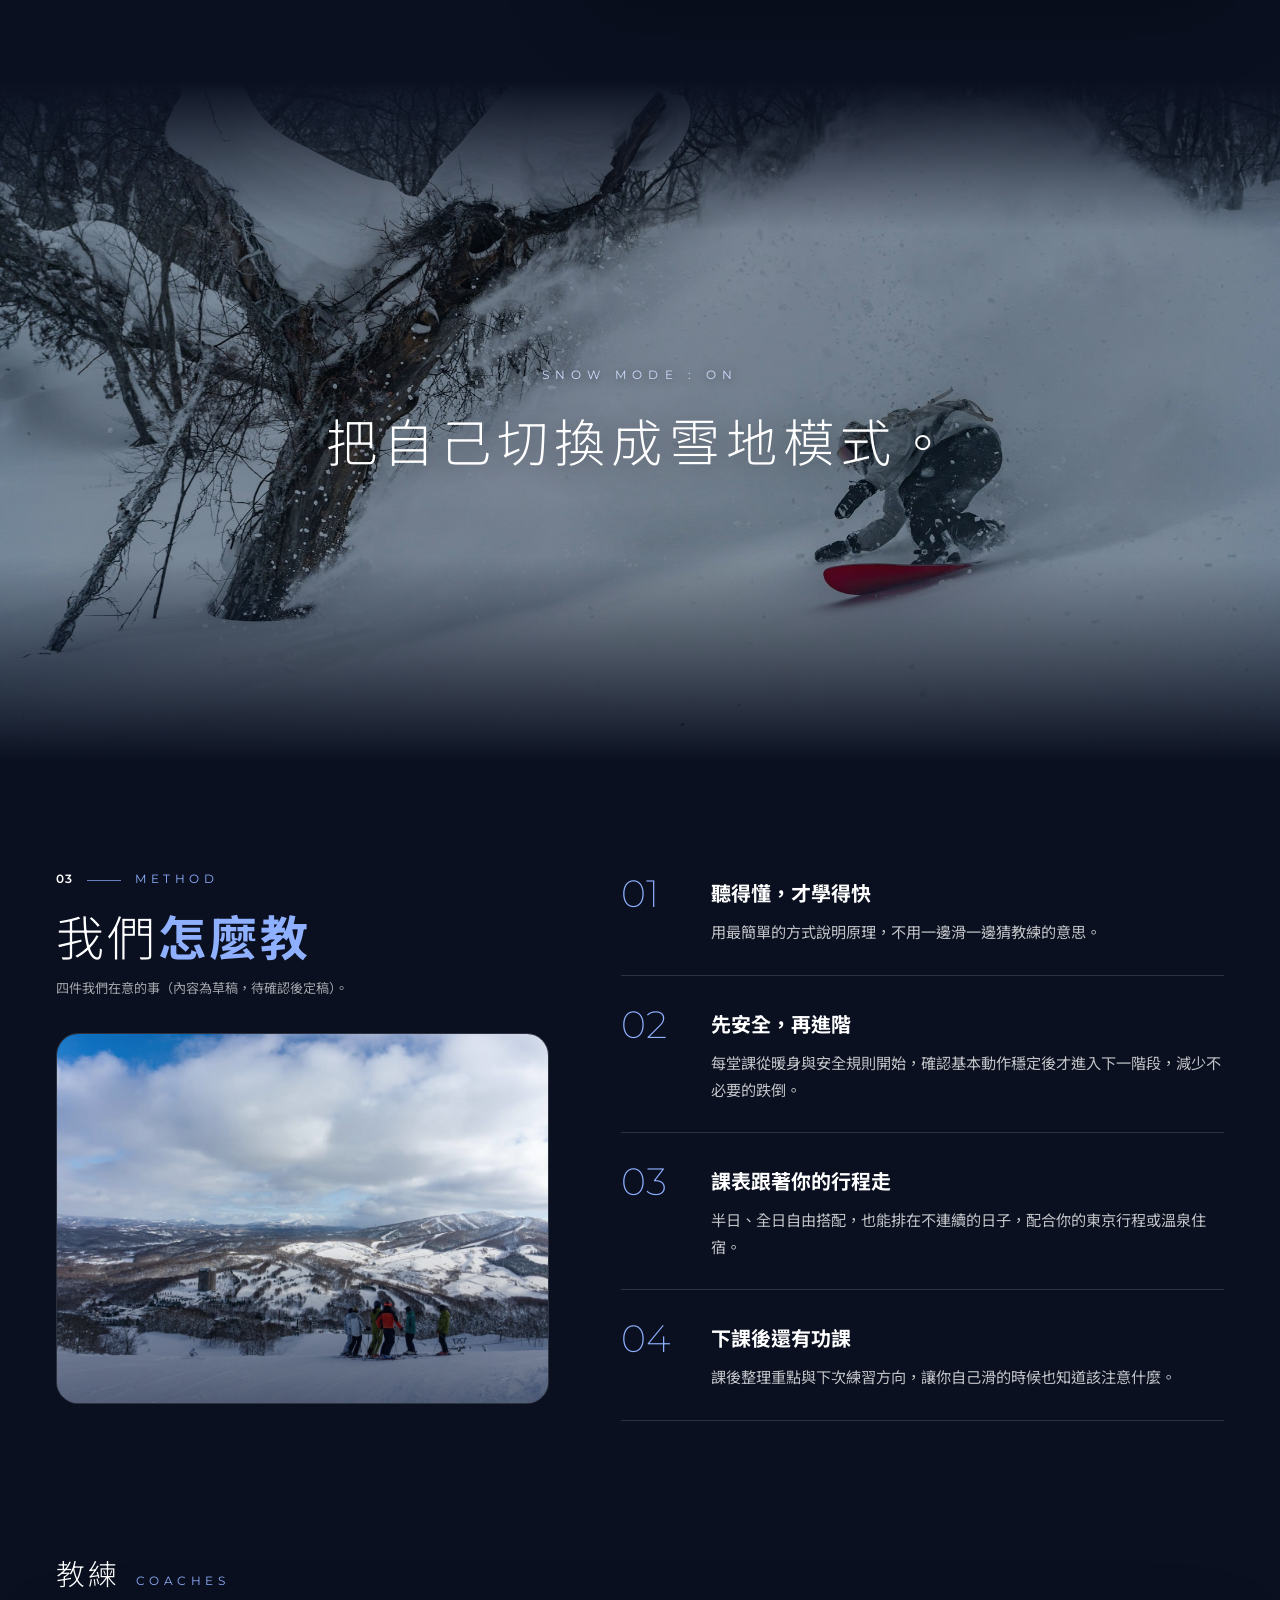
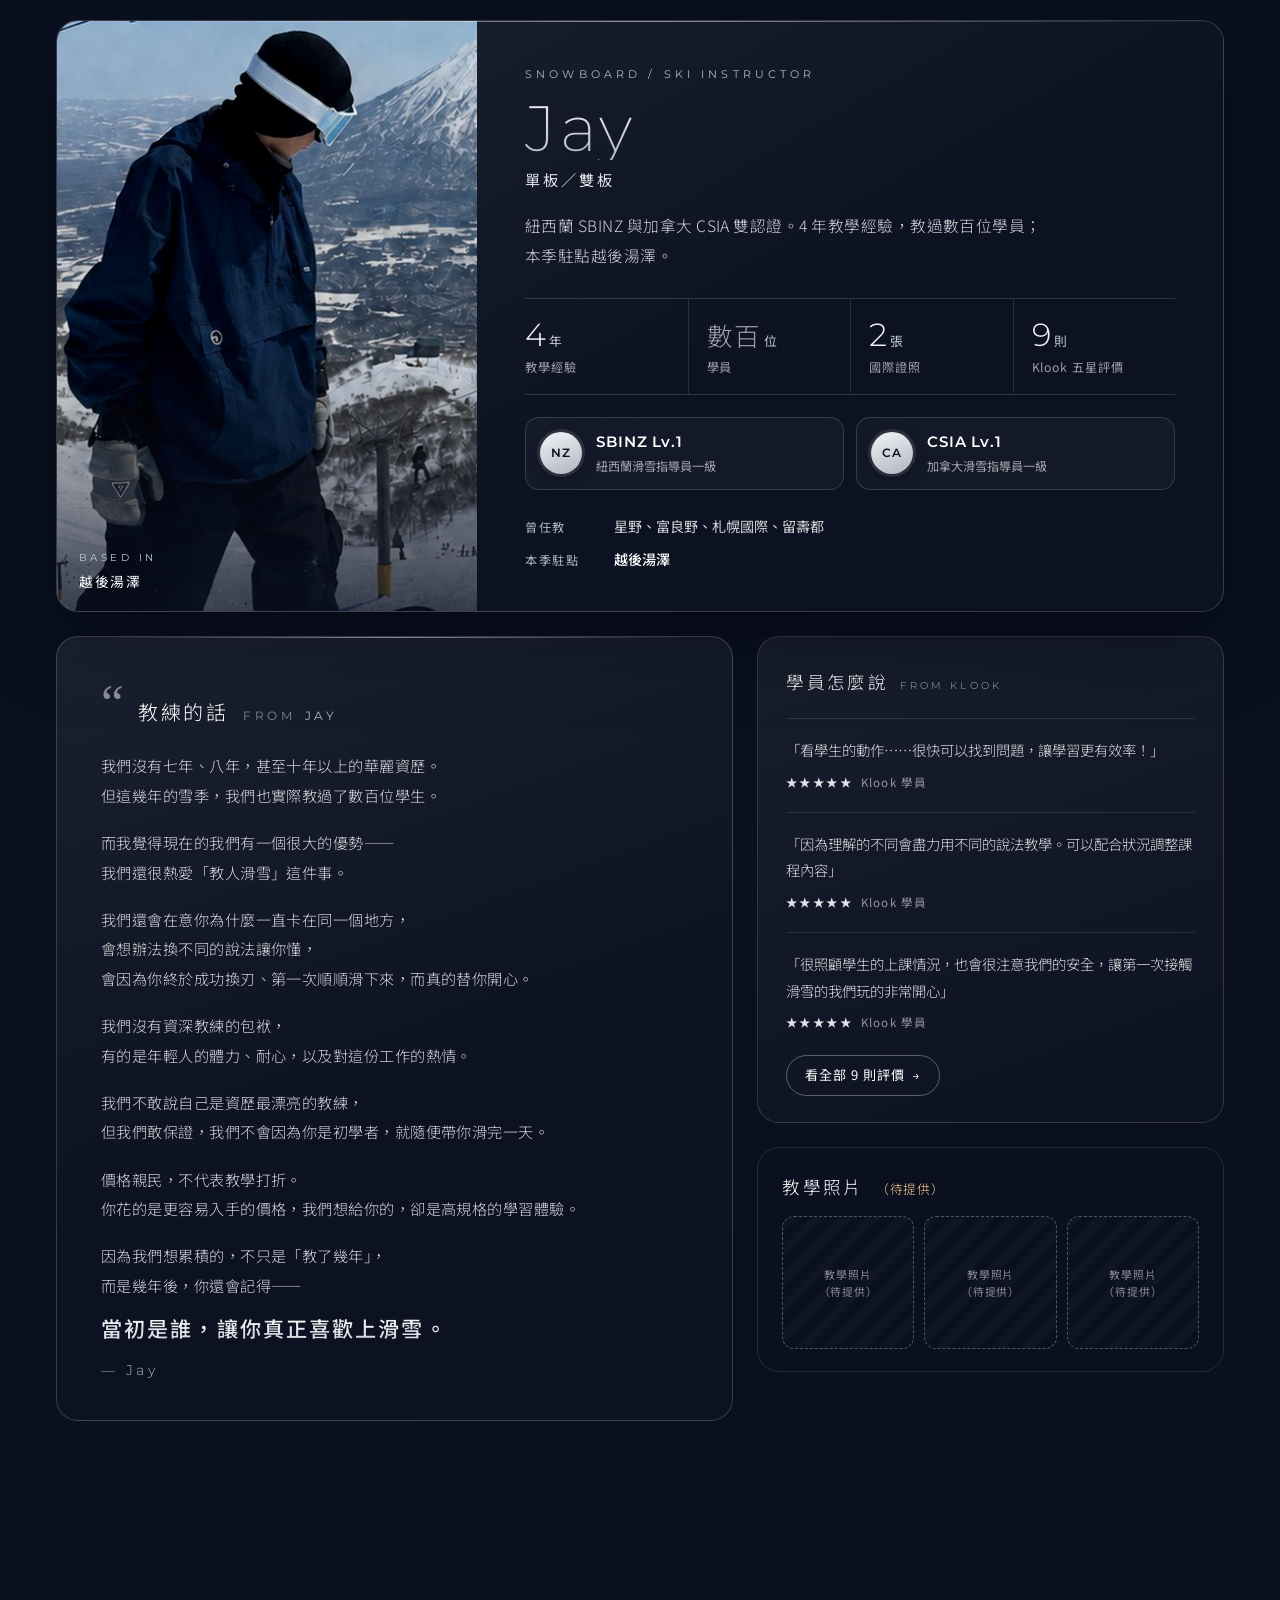
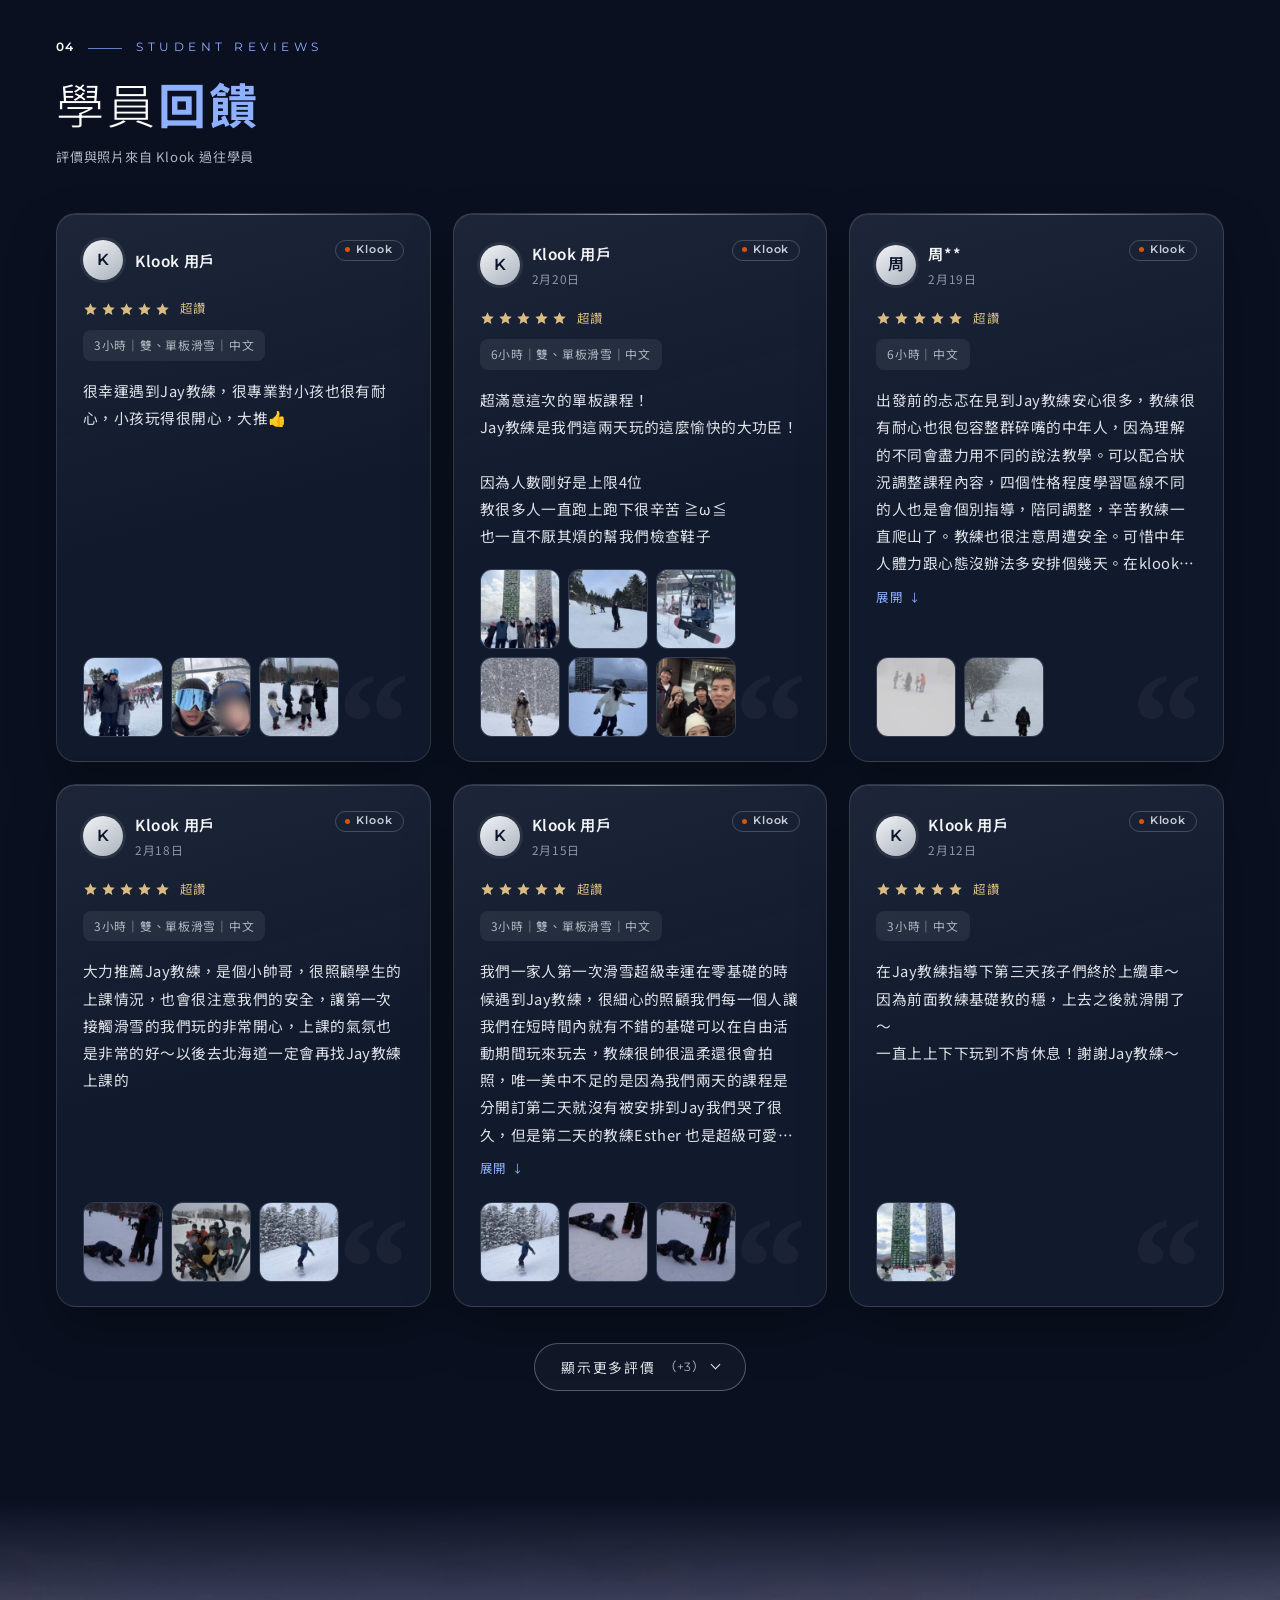
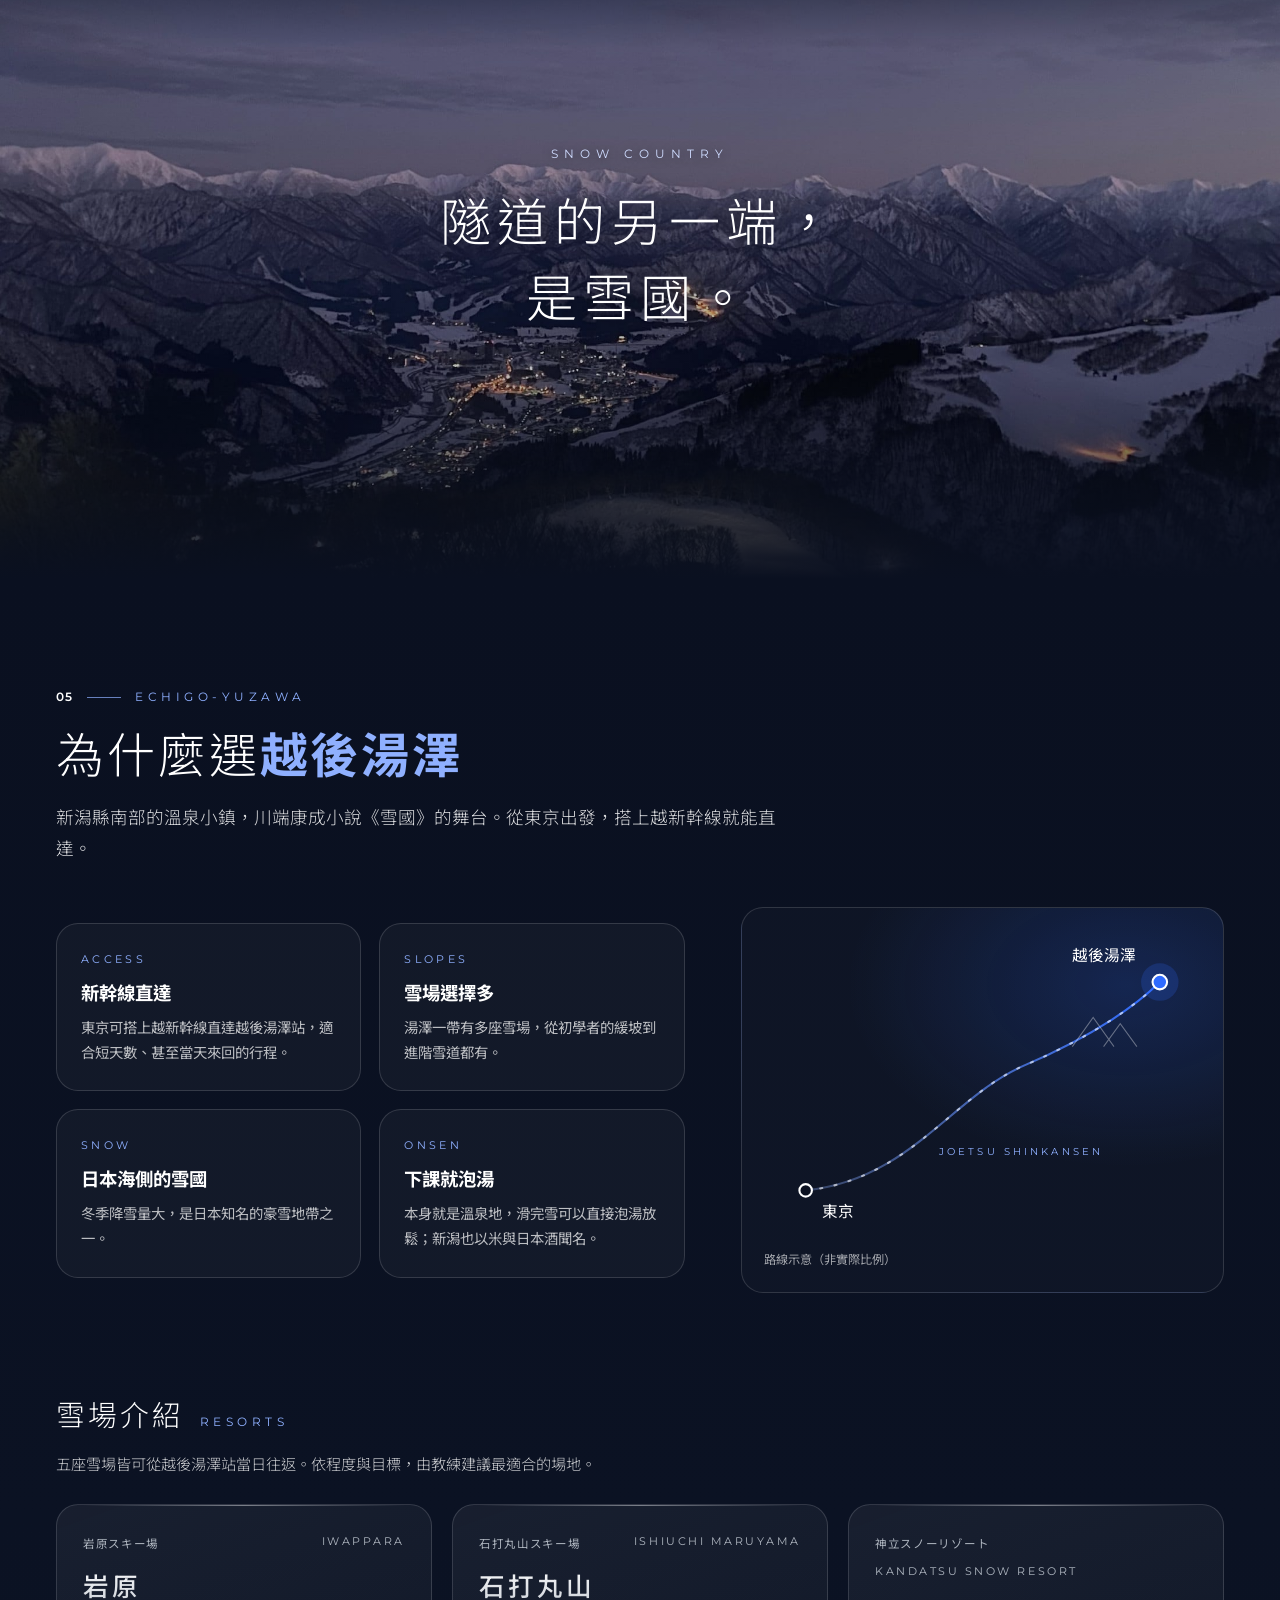
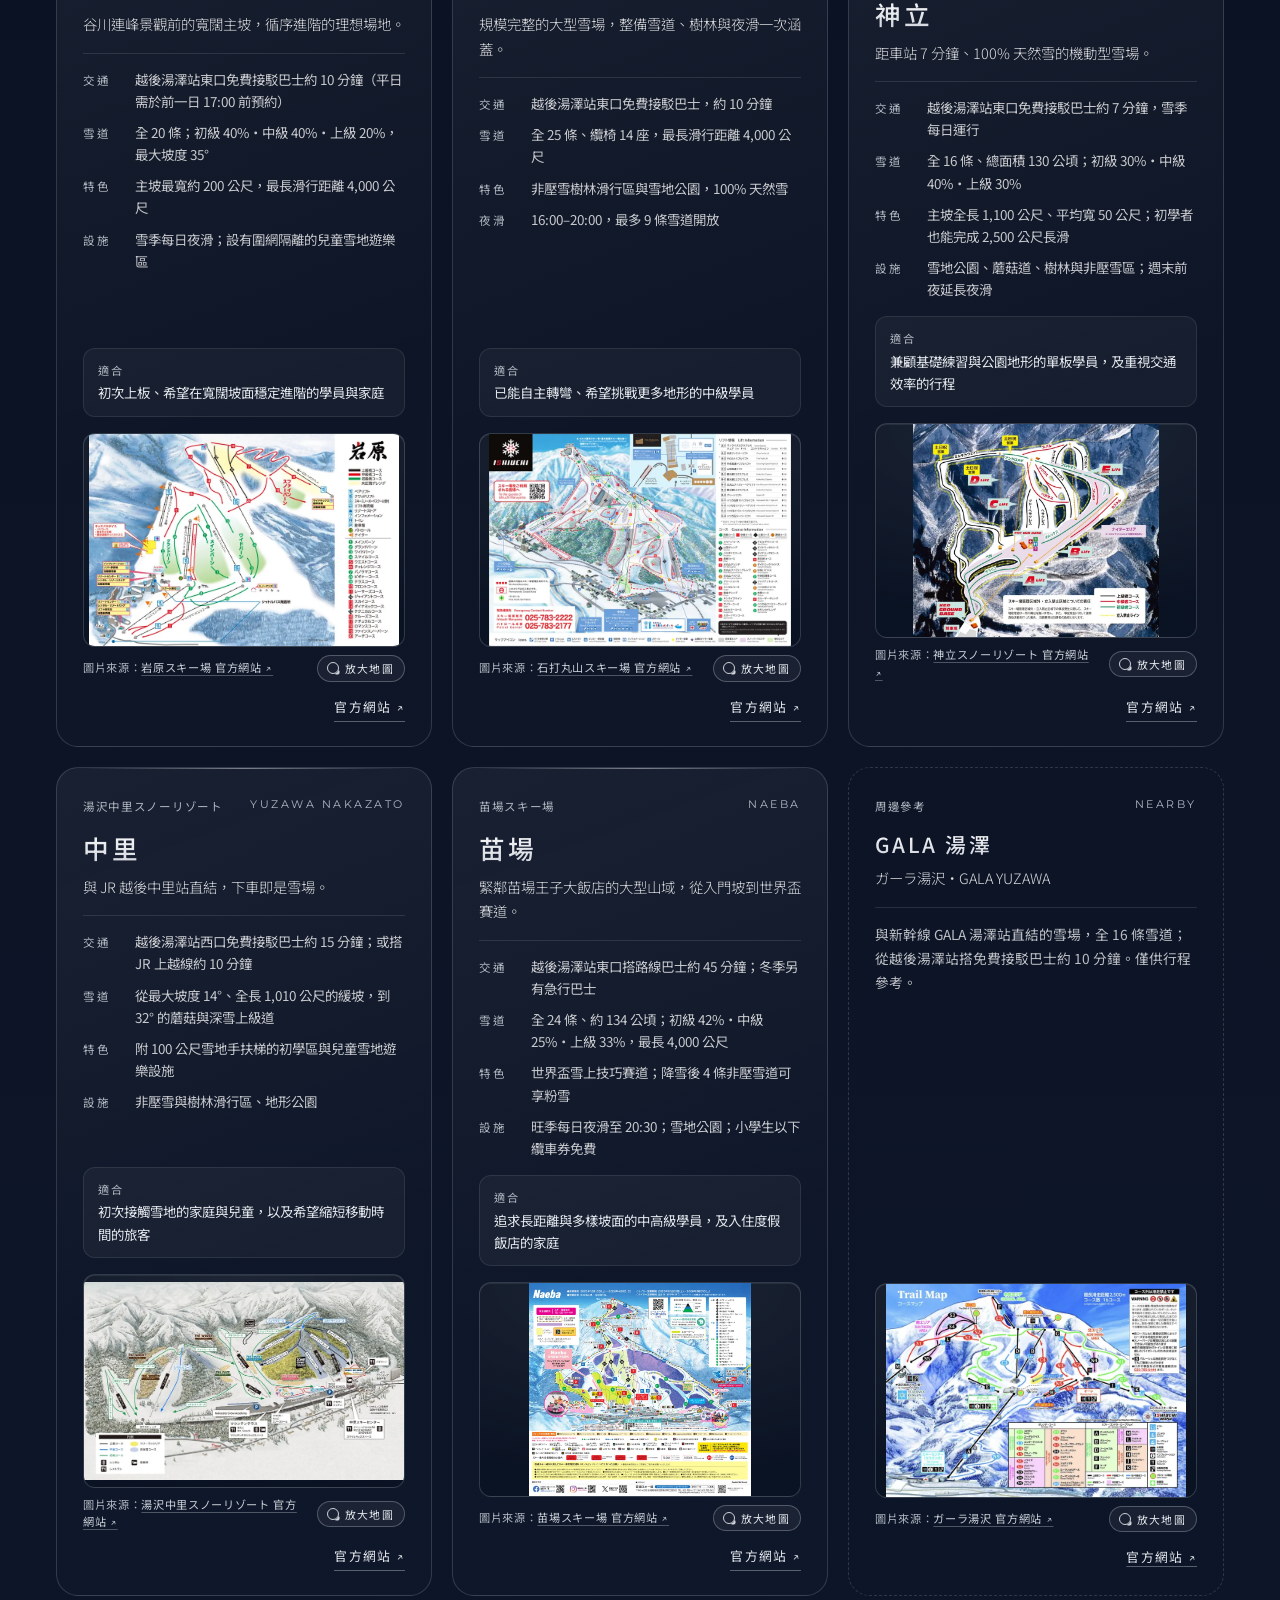
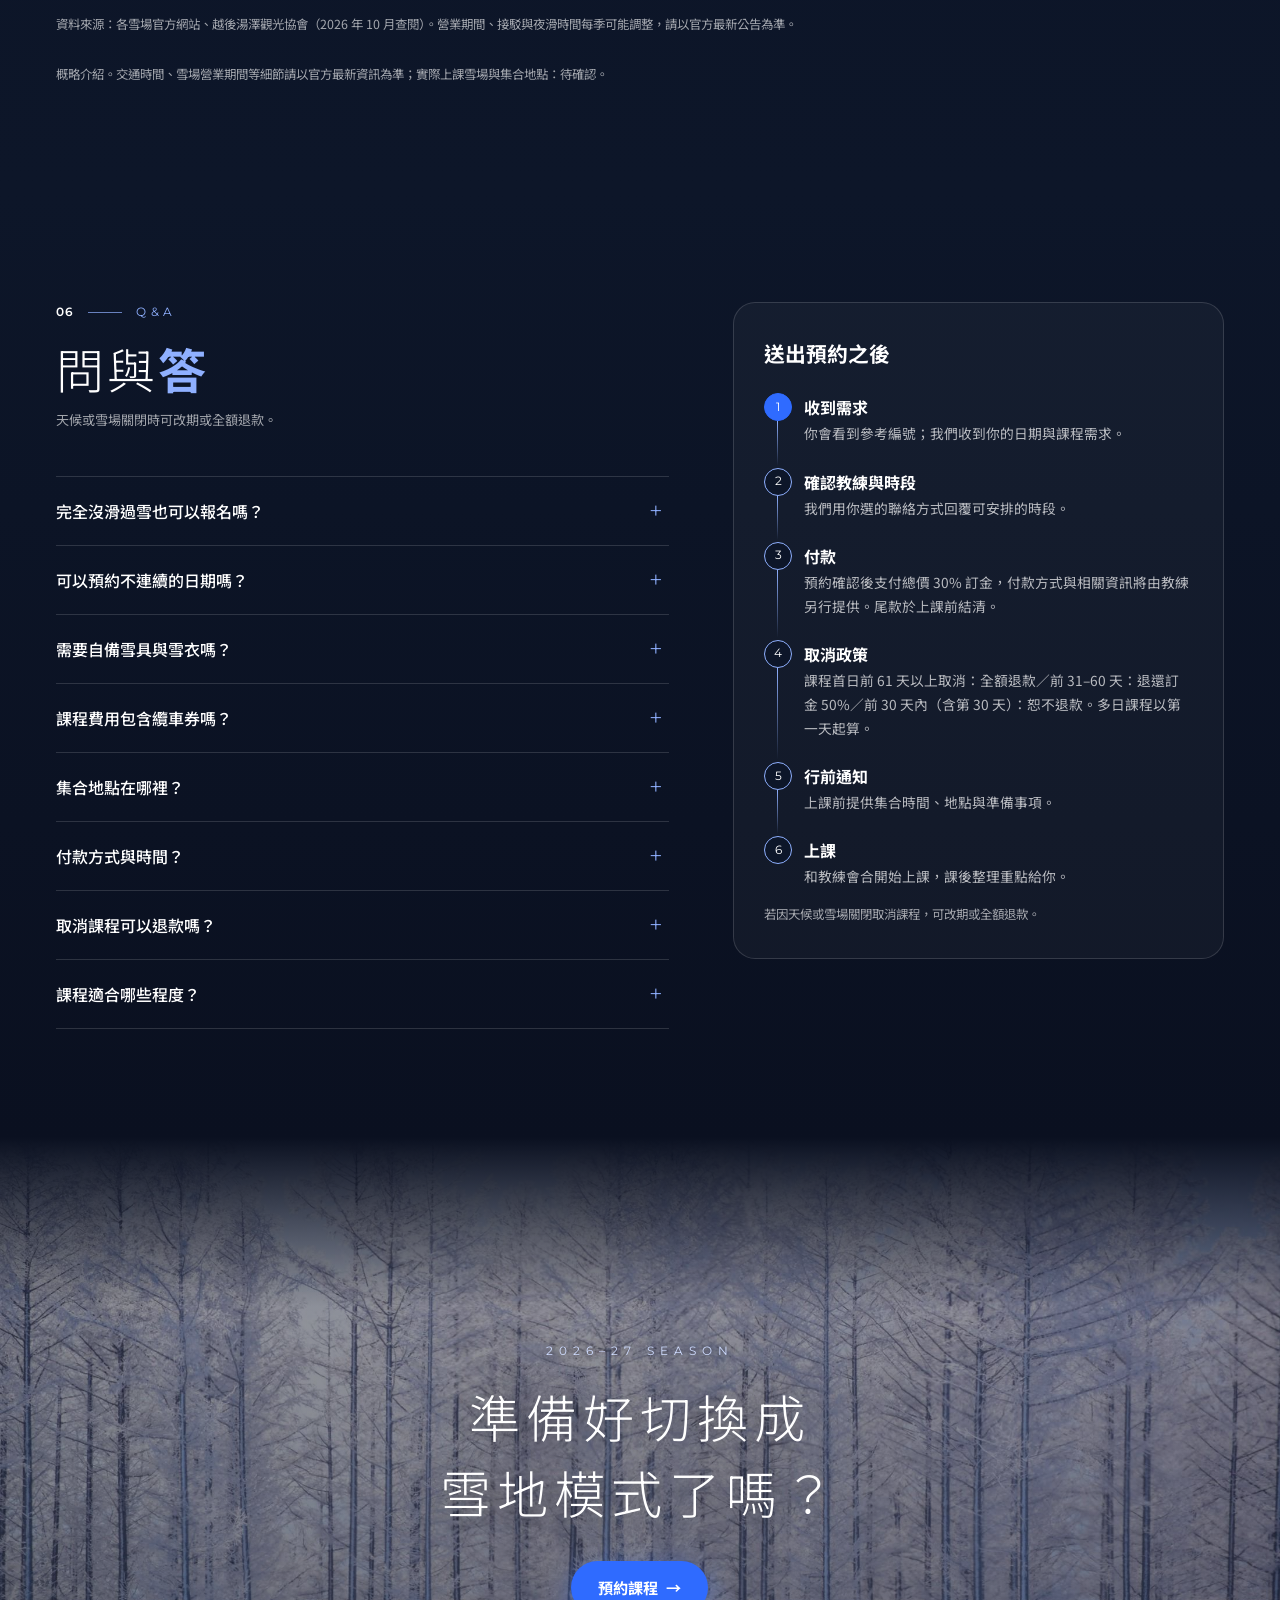
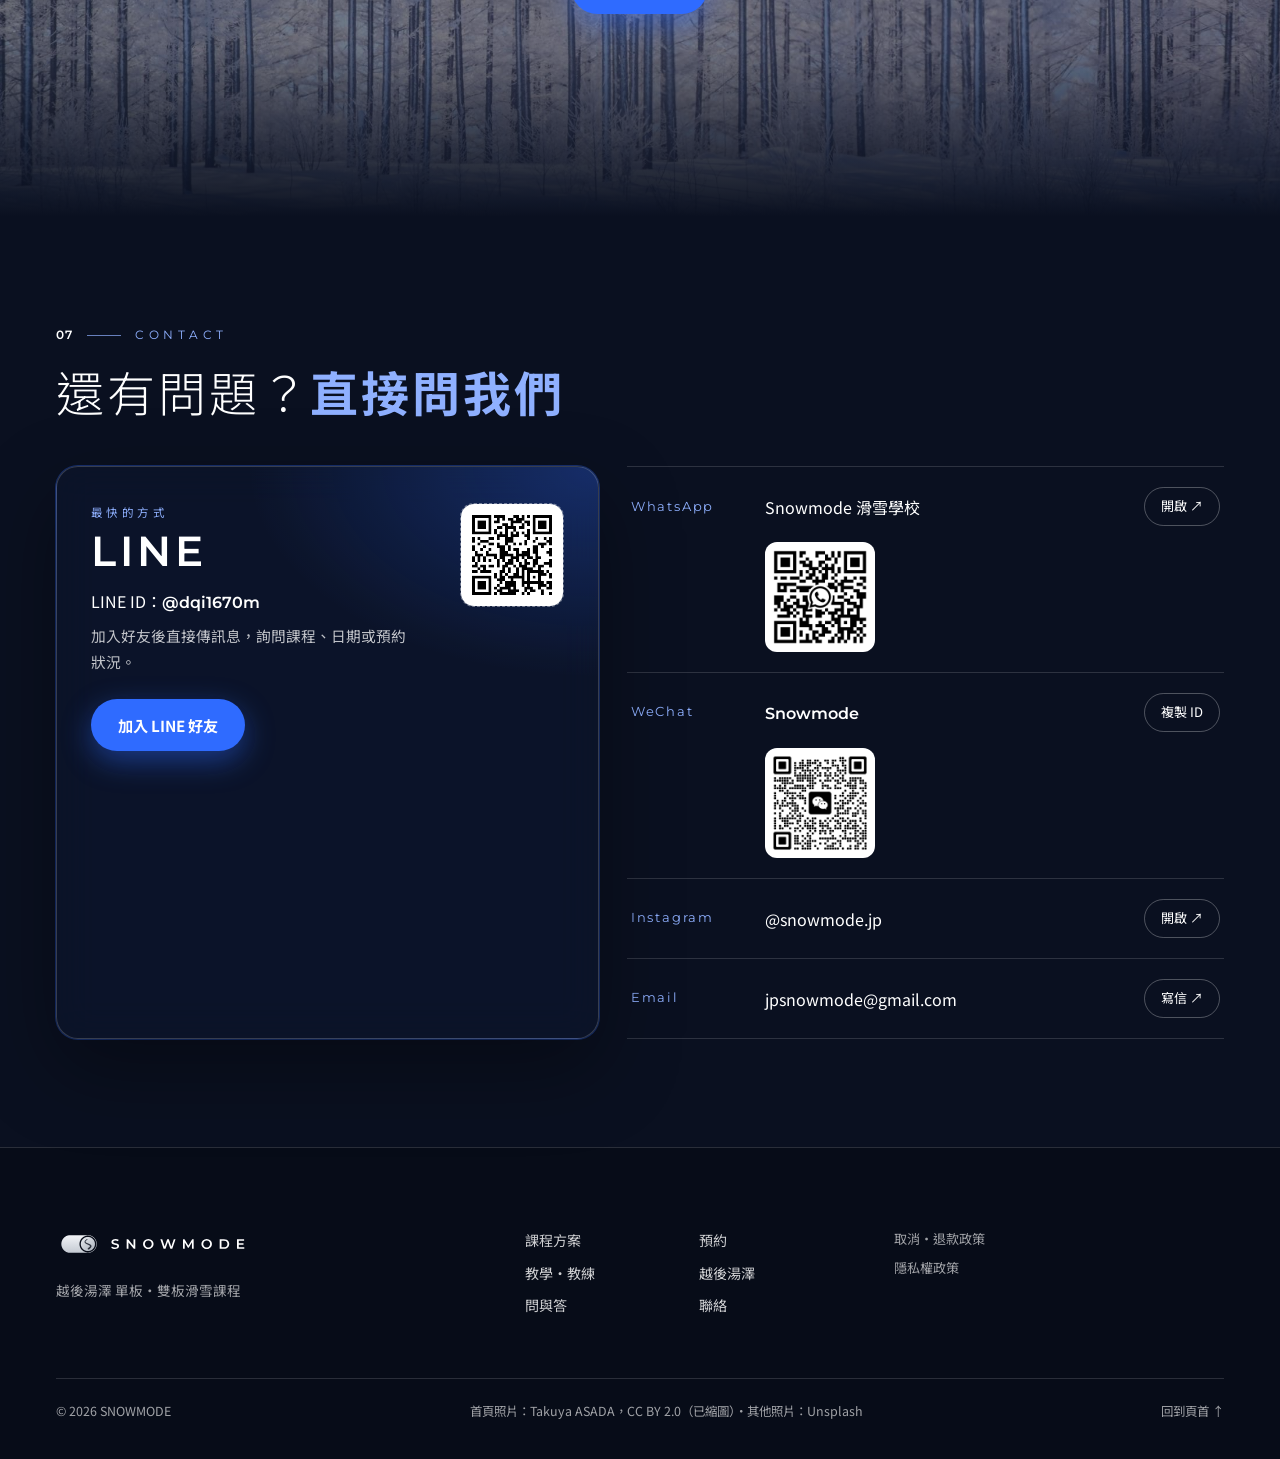
==== commit fc4e53a4: "Add favicon.ico and 48/96/192 PNG icons for Google search results" ====
--- a/preview-coach.html
+++ b/preview-coach.html
@@ -16,6 +16,10 @@
 <link rel="icon" type="image/svg+xml" href="img/logo/c-carve-favicon.svg?v=silver">
 <link rel="icon" type="image/png" sizes="32x32" href="img/logo/c-carve-favicon-32.png?v=silver">
 <link rel="apple-touch-icon" sizes="180x180" href="img/logo/apple-touch-icon.png?v=silver">
+<link rel="icon" type="image/png" sizes="48x48" href="img/logo/favicon-48.png">
+<link rel="icon" type="image/png" sizes="96x96" href="img/logo/favicon-96.png">
+<link rel="icon" type="image/png" sizes="192x192" href="img/logo/favicon-192.png">
+<link rel="icon" href="/favicon.ico" sizes="any">
 <link rel="preconnect" href="https://fonts.googleapis.com">
 <link rel="preconnect" href="https://fonts.gstatic.com" crossorigin>
 <link href="https://fonts.googleapis.com/css2?family=Montserrat:wght@200;300;400;600;700&family=Noto+Sans+TC:wght@300;400;500;700&display=swap" rel="stylesheet">
--- a/style.css
+++ b/style.css
@@ -112,6 +112,29 @@
 
 /* lessons */
 .lessons{background:linear-gradient(180deg,var(--night),var(--night-2))}
+.lesson-intro{margin-bottom:40px;max-width:920px}
+.lesson-lead{font-size:1.05rem;font-weight:300;line-height:1.9;color:rgba(255,255,255,.86);margin:0 0 28px;max-width:40em}
+.lesson-points{display:grid;grid-template-columns:repeat(2,minmax(0,1fr));gap:16px;margin:0 0 22px;padding:0;list-style:none}
+.lesson-points li{padding:22px 22px 20px;border-radius:var(--r);border:1px solid rgba(255,255,255,.12);background:linear-gradient(160deg,rgba(255,255,255,.07),rgba(255,255,255,.02))}
+.lesson-points h3{font-size:1.05rem;margin:0 0 10px;letter-spacing:.04em}
+.lesson-points p{margin:0;font-size:.92rem;line-height:1.75;color:rgba(255,255,255,.78)}
+.lesson-points b{color:#fff;font-weight:600}
+.lesson-scope{display:grid;grid-template-columns:repeat(2,minmax(0,1fr));gap:16px;margin:0 0 22px}
+.lesson-inc,.lesson-exc{padding:20px 22px;border-radius:var(--r);border:1px solid rgba(255,255,255,.12);background:rgba(255,255,255,.04)}
+.lesson-inc h3,.lesson-exc h3{font-size:.92rem;margin:0 0 12px;letter-spacing:.08em;color:var(--blue-2)}
+.lesson-inc ul,.lesson-exc ul{margin:0;padding:0;list-style:none;display:grid;gap:8px}
+.lesson-inc li,.lesson-exc li{position:relative;padding-left:16px;font-size:.9rem;line-height:1.55;color:rgba(255,255,255,.82)}
+.lesson-inc li::before,.lesson-exc li::before{content:"";position:absolute;left:0;top:.55em;width:7px;height:7px;border-radius:50%}
+.lesson-inc li::before{background:var(--blue-2)}
+.lesson-exc li::before{background:rgba(255,255,255,.35)}
+.lesson-next{font-size:.88rem;line-height:1.7;color:var(--mute);margin:0;max-width:42em}
+.lesson-next a{color:#fff;text-decoration:underline;text-underline-offset:3px}
+.lesson-next a:hover{color:var(--blue-2)}
+@media (max-width:720px){
+  .lesson-points,.lesson-scope{grid-template-columns:minmax(0,1fr)}
+  .lesson-lead{font-size:.98rem}
+  .lesson-points li{padding:18px 18px 16px}
+}
 /* ski/board switch (booking step 1) — styled after the silver c-carve logo (silver pill track + silver S-carve knob) */
 .disc-switch{display:flex;align-items:center;gap:14px;flex-wrap:nowrap;max-width:100%;padding:4px 0}
 .ds-label{display:inline-flex;align-items:baseline;gap:6px;font-size:.95rem;white-space:nowrap;color:rgba(255,255,255,.6);cursor:pointer;user-select:none;-webkit-user-select:none;transition:color .25s ease;padding:8px 0}
@@ -170,6 +193,52 @@
 .pt-note{font-size:.78rem;color:var(--mute);margin-top:14px}
 .pt-note code{font-family:var(--lat);color:var(--blue-2)}
 .prices tbody tr.pt-more td{font-family:var(--sans);font-weight:500;color:var(--blue-2)}
+.prices+.prices{margin-top:22px}
+.pt-tabs button small{font-size:.72rem;margin-left:4px;opacity:.72;font-weight:500}
+.pt-panel[hidden]{display:none!important}
+.prices table.hk{min-width:640px}
+.prices table.hk td,.prices table.hk th{white-space:nowrap}
+.prices table.hk thead th:not(:first-child){text-align:right}
+.prices table.hk tbody th{text-align:left;font-weight:500}
+.prices table.hk td{text-align:right;font-variant-numeric:tabular-nums;vertical-align:middle}
+.price-cell{display:inline-flex;flex-direction:column;align-items:flex-end;gap:2px;line-height:1.25}
+.price-cell .was{font-family:var(--lat);font-weight:500;font-size:.72rem;color:rgba(255,255,255,.42);text-decoration:line-through;text-decoration-thickness:1px;text-decoration-color:rgba(255,255,255,.45)}
+.price-cell .now{font-family:var(--lat);font-weight:700;font-size:.95rem;color:#fff}
+.hk-season{margin-top:18px;padding:16px 18px;border-radius:14px;border:1px solid var(--line);background:rgba(255,255,255,.03);font-size:.82rem;color:rgba(255,255,255,.82);line-height:1.7}
+.hk-season strong{color:#fff;font-weight:600}
+.hk-season ul{margin:8px 0 0;padding:0}
+.hk-season li{display:flex;flex-wrap:wrap;gap:6px 14px;padding:4px 0;border-bottom:1px solid rgba(255,255,255,.06)}
+.hk-season li:last-child{border-bottom:0}
+.hk-season .lab{min-width:5.5em;color:var(--blue-2);font-weight:500}
+.hk-season .dates{color:var(--mute);font-size:.78rem}
+.hk-season .fee{font-family:var(--lat);font-weight:600;color:#fff;margin-left:auto}
+.hk-season .hint{margin-top:10px;font-size:.76rem;color:var(--mute)}
+.eb-hero{position:relative;overflow:hidden;display:flex;align-items:center;justify-content:space-between;gap:16px 28px;flex-wrap:nowrap;margin:0 0 22px;padding:26px 30px;border-radius:16px;border:1px solid rgba(143,176,255,.45);background:radial-gradient(120% 140% at 0% 0%,rgba(47,107,255,.38) 0%,rgba(47,107,255,0) 60%),linear-gradient(135deg,rgba(47,107,255,.22) 0%,rgba(14,22,44,.55) 70%);box-shadow:0 0 0 1px rgba(47,107,255,.18) inset,0 18px 50px rgba(47,107,255,.22)}
+.eb-hero::after{content:"";position:absolute;inset:0;pointer-events:none;background:linear-gradient(115deg,transparent 40%,rgba(255,255,255,.07) 50%,transparent 60%)}
+.eb-copy{display:flex;flex-direction:column;gap:8px;min-width:0;position:relative}
+.eb-kicker{font-family:var(--lat);font-size:.72rem;font-weight:600;letter-spacing:.38em;color:var(--blue-2)}
+.eb-title{margin:0;font-weight:700;line-height:1.1;letter-spacing:.08em;font-size:clamp(2rem,4.2vw,2.9rem);color:#fff;text-shadow:0 6px 30px rgba(47,107,255,.45)}
+.eb-sub{margin:0;font-size:1.02rem;font-weight:500;letter-spacing:.06em;color:var(--blue-3)}
+.eb-sub b,.eb-sub time{font-family:var(--lat);font-weight:700;color:#fff;letter-spacing:.04em}
+.eb-badge{position:relative;flex:none;display:flex;flex-direction:column;align-items:center;justify-content:center;width:128px;height:128px;border-radius:50%;background:radial-gradient(circle at 30% 25%,#5b8cff 0%,var(--blue) 55%,#1d4fd6 100%);box-shadow:0 0 0 6px rgba(47,107,255,.18),0 14px 36px rgba(47,107,255,.5);color:#fff;line-height:1}
+.eb-badge .n{font-family:var(--lat);font-weight:700;font-size:2.9rem;letter-spacing:-.02em}
+.eb-badge .n small{font-family:var(--sans);font-size:1.25rem;font-weight:700;margin-left:2px}
+.eb-badge .off{margin-top:6px;font-family:var(--lat);font-size:.7rem;font-weight:600;letter-spacing:.22em;opacity:.9}
+.eb-badge--text .n{font-family:var(--sans);font-size:2.1rem;letter-spacing:.04em}
+.eb-badge--text .off{font-size:.82rem;letter-spacing:.08em;margin-top:8px}
+.est-note{font-size:.78rem;font-weight:500;color:var(--mute)}
+@media (max-width:560px){
+  .eb-hero{padding:20px 18px}
+  .eb-title{font-size:1.9rem}
+  .eb-sub{font-size:.92rem}
+  .eb-badge{width:82px;height:82px;box-shadow:0 0 0 4px rgba(47,107,255,.18),0 10px 26px rgba(47,107,255,.5)}
+  .eb-badge .n{font-size:1.85rem}
+  .eb-badge .n small{font-size:.85rem}
+  .eb-badge .off{font-size:.55rem;letter-spacing:.14em;margin-top:4px}
+  .eb-badge--text .n{font-size:1.35rem}
+  .eb-badge--text .off{font-size:.62rem;letter-spacing:.04em;margin-top:5px}
+  .hk-season .fee{margin-left:0}
+}
 
 /* booking */
 .booking{background:radial-gradient(1000px 500px at 85% 20%,rgba(47,107,255,.16),transparent 60%),linear-gradient(180deg,var(--night-2),var(--night))}
@@ -242,6 +311,8 @@
 .est strong{font-family:var(--lat);font-size:1.6rem}
 .est small{font-size:.76rem;color:var(--mute)}
 .est small{flex-basis:100%}
+.est small .est-basis{font-weight:400}
+.est strong.is-quote,.live-price strong.is-quote{font-family:var(--sans);font-size:1.05rem;font-weight:700;line-height:1.5}
 .agree{display:flex;gap:10px;align-items:flex-start;margin-top:16px;font-size:.85rem;color:rgba(255,255,255,.85);cursor:pointer}
 .agree input{width:18px;height:18px;margin-top:3px;accent-color:var(--blue);flex:none}
 .wiz-msg{font-size:.86rem;min-height:1.4em;margin-top:14px;color:var(--warn)}
@@ -1072,3 +1143,5 @@
   .social-float.is-open ~ .to-top{opacity:0;visibility:hidden}
 }
 @media (prefers-reduced-motion:reduce){.to-top{transition:none}}
+.pkg-price .pkg-area{display:block;font-family:var(--sans);font-weight:500;font-size:.8rem;letter-spacing:.12em;color:var(--blue-2);margin-bottom:6px}
+.pkg-price .pkg-from{font-family:var(--sans);font-weight:700;font-size:1.05rem;margin-left:4px}
